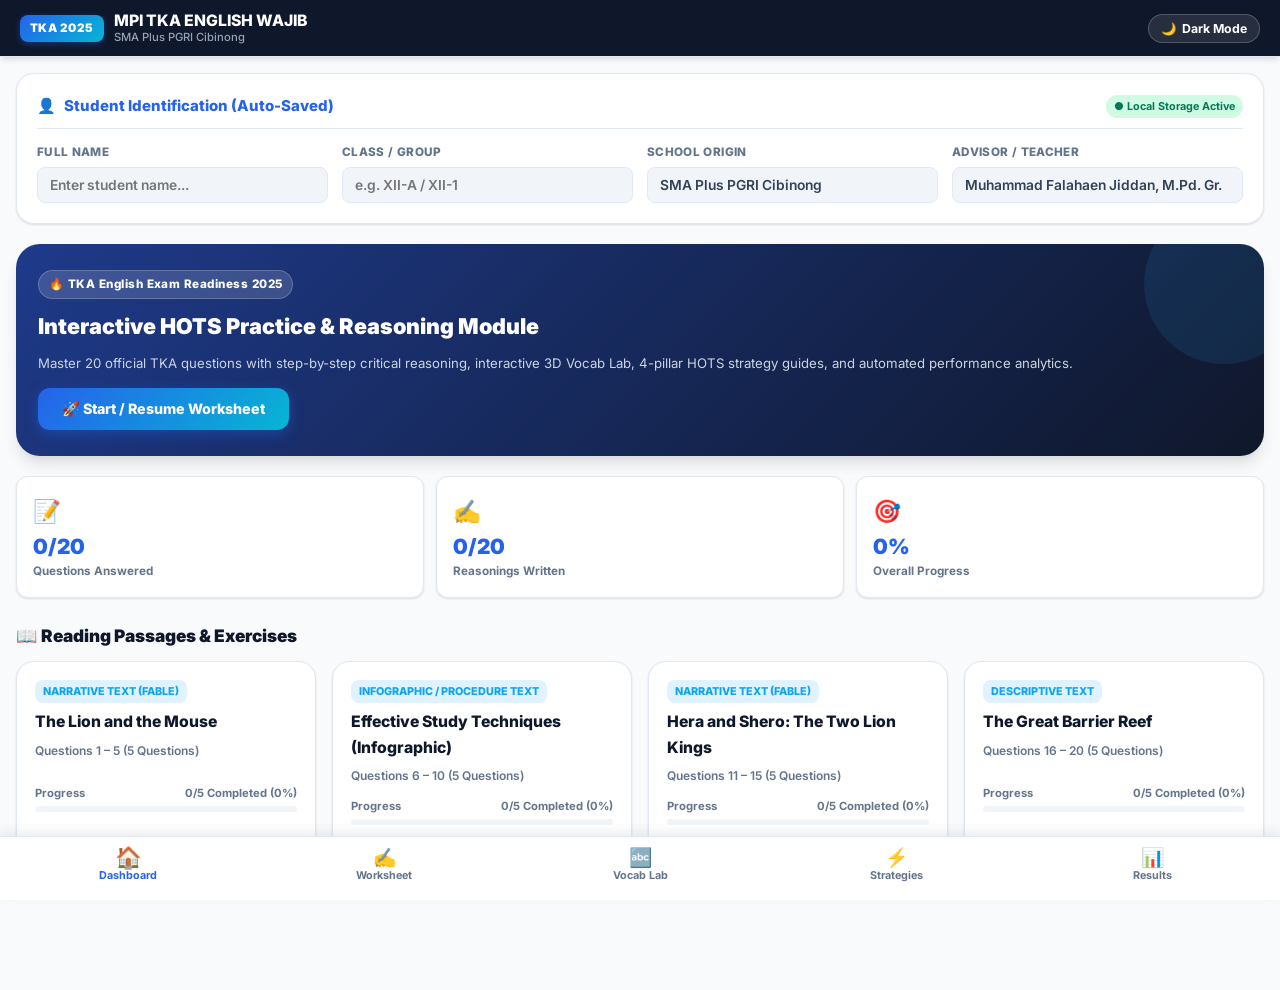
==== index.html @ 80ebc9cf "Add files via upload" ====
<!DOCTYPE html>
<html lang="en" data-theme="light">
<head>
  <meta charset="UTF-8">
  <meta name="viewport" content="width=device-width, initial-scale=1.0, maximum-scale=1.0, user-scalable=no, viewport-fit=cover">
  <title>MPI TKA BAHASA INGGRIS SMA 2025 (WAJIB) — Mobile & Desktop Interactive Learning</title>
  <meta name="description" content="Modul Latihan 20 Soal TKA, Penalaran Siswa, Vocab Lab & Strategi Cepat TKA Bahasa Inggris SMA 2025 — SMA Plus PGRI Cibinong">

  <!-- Google Fonts: Inter & Merriweather -->
  <link rel="preconnect" href="https://fonts.googleapis.com">
  <link rel="preconnect" href="https://fonts.gstatic.com" crossorigin>
  <link href="https://fonts.googleapis.com/css2?family=Inter:wght@400;500;600;700;800;900&family=Merriweather:ital,wght@0,300;0,400;0,700;1,300;1,400&display=swap" rel="stylesheet">

  <!-- Main Stylesheet -->
  <link rel="stylesheet" href="style.css">
</head>
<body>

<div class="app-container">
  <!-- ========================================================================
       TOP NAVIGATION BAR
       ======================================================================== -->
  <header class="navbar">
    <div class="nav-brand" onclick="setView('dashboard')">
      <span class="brand-badge">TKA 2025</span>
      <div class="brand-title">
        <span>MPI TKA ENGLISH WAJIB</span>
        <span class="sub">SMA Plus PGRI Cibinong</span>
      </div>
    </div>
    <div class="nav-actions">
      <button class="btn-theme-toggle" id="btn-theme-toggle" onclick="toggleTheme()">
        <span id="theme-icon">🌙</span>
        <span id="theme-label">Dark Mode</span>
      </button>
    </div>
  </header>

  <!-- ========================================================================
       MAIN VIEWS CONTAINER
       ======================================================================== -->
  <main class="main-view-container">

    <!-- ======================================================================
         MODUL 1: DASHBOARD & IDENTITAS SISWA
         ====================================================================== -->
    <section id="view-dashboard" class="view-section active">
      <!-- Student Profile Card -->
      <div class="student-id-card">
        <div class="id-card-header">
          <div class="id-card-title">
            <span>👤</span>
            <span>Student Identification (Auto-Saved)</span>
          </div>
          <span class="auto-save-pill">● Local Storage Active</span>
        </div>
        <div class="student-inputs-grid">
          <div class="student-input-group">
            <label class="student-input-label" for="input-student-name">Full Name</label>
            <input type="text" id="input-student-name" class="student-input-field" placeholder="Enter student name...">
          </div>
          <div class="student-input-group">
            <label class="student-input-label" for="input-student-class">Class / Group</label>
            <input type="text" id="input-student-class" class="student-input-field" placeholder="e.g. XII-A / XII-1">
          </div>
          <div class="student-input-group">
            <label class="student-input-label" for="input-student-school">School Origin</label>
            <input type="text" id="input-student-school" class="student-input-field" value="SMA Plus PGRI Cibinong" readonly>
          </div>
          <div class="student-input-group">
            <label class="student-input-label" for="input-student-teacher">Advisor / Teacher</label>
            <input type="text" id="input-student-teacher" class="student-input-field" value="Muhammad Falahaen Jiddan, M.Pd. Gr." readonly>
          </div>
        </div>
      </div>

      <!-- Hero Banner -->
      <div class="dash-hero-card">
        <div class="hero-tag">🔥 TKA English Exam Readiness 2025</div>
        <h1 class="hero-main-title">Interactive HOTS Practice & Reasoning Module</h1>
        <p class="hero-main-desc">
          Master 20 official TKA questions with step-by-step critical reasoning, interactive 3D Vocab Lab, 4-pillar HOTS strategy guides, and automated performance analytics.
        </p>
        <button class="hero-btn-start" onclick="setView('worksheet')">
          <span>🚀 Start / Resume Worksheet</span>
        </button>
      </div>

      <!-- Summary Statistics Indicators -->
      <div class="dash-stats-grid">
        <div class="dash-stat-box">
          <div class="stat-icon">📝</div>
          <div class="stat-val" id="dash-stat-answered">0/20</div>
          <div class="stat-label">Questions Answered</div>
        </div>
        <div class="dash-stat-box">
          <div class="stat-icon">✍️</div>
          <div class="stat-val" id="dash-stat-reasons">0/20</div>
          <div class="stat-label">Reasonings Written</div>
        </div>
        <div class="dash-stat-box">
          <div class="stat-icon">🎯</div>
          <div class="stat-val" id="dash-stat-progress">0%</div>
          <div class="stat-label">Overall Progress</div>
        </div>
      </div>

      <!-- Reading Passages List -->
      <div class="section-heading">
        <span>📖 Reading Passages & Exercises</span>
      </div>
      <div class="passages-grid" id="dashboard-passages-list">
        <!-- Injected via JavaScript -->
      </div>
    </section>

    <!-- ======================================================================
         MODUL 2: WORKSHEET & STUDENT REASONING (HOTS)
         ====================================================================== -->
    <section id="view-worksheet" class="view-section">
      <!-- Mobile Segmented Switcher (Visible on Mobile) -->
      <div class="segmented-control">
        <button class="segmented-btn" id="btn-seg-read" onclick="setMobileWorksheetTab('read')">
          📖 Read Passage
        </button>
        <button class="segmented-btn active" id="btn-seg-quiz" onclick="setMobileWorksheetTab('quiz')">
          ✍️ Questions & Reasons
        </button>
      </div>

      <!-- Horizontal Scrollable Question Number Pills Bar (1 - 20) -->
      <div class="question-pills-bar" id="question-pills-bar">
        <!-- Injected via JavaScript -->
      </div>

      <!-- Split Workspace Container -->
      <div class="workspace-container" id="worksheet-split-area" data-mobile-tab="quiz">
        <!-- Left Panel: Reading Passage -->
        <div class="reading-panel">
          <div class="reading-toolbar">
            <div class="reading-controls-group">
              <span style="font-size: 0.78rem; font-weight: 800; color: var(--text-muted);">FONT:</span>
              <button class="tool-btn" onclick="setFontSize('sm')">A-</button>
              <button class="tool-btn" onclick="setFontSize('md')">Default</button>
              <button class="tool-btn" onclick="setFontSize('lg')">A+</button>
              <button class="tool-btn" onclick="setFontFamily('serif')">Serif</button>
              <button class="tool-btn" onclick="setFontFamily('sans')">Sans</button>
            </div>
          </div>

          <!-- Audio TTS Toolbar -->
          <div class="tts-player-bar">
            <div class="tts-status">
              <span id="tts-status-text">TTS Audio Reader</span>
            </div>
            <div class="tts-btns">
              <button class="btn-tts" id="btn-tts-play" onclick="speakPassage()">🔊 Play Passage</button>
            </div>
          </div>

          <div class="reading-meta-header">
            <h2 class="reading-title" id="reading-text-title">Reading Passage</h2>
            <p class="reading-citation" id="reading-text-citation">Source & Genre</p>
          </div>

          <!-- Paragraphs Content -->
          <div class="passage-content font-serif size-md" id="reading-passage-body">
            <!-- Injected via JavaScript -->
          </div>
        </div>

        <!-- Right Panel: Questions & Reasoning -->
        <div class="quiz-panel">
          <div class="question-card">
            <div class="q-header">
              <span class="q-number-title" id="q-number-display">Question 1 of 20</span>
              <span class="q-indicator-tag" id="q-indicator-display">Indicator Type</span>
            </div>

            <div class="q-body-text" id="q-body-display">
              <!-- Question Text -->
            </div>

            <!-- Options Container (MC / MCMA / Categorization) -->
            <div id="q-options-container">
              <!-- Injected via JavaScript -->
            </div>

            <!-- Mandatory Reasoning Box (HOTS) -->
            <div class="reasoning-box-wrapper">
              <div class="reasoning-header">
                <span class="reasoning-title">✍️ Why did you choose this answer? (Reasoning & Text Evidence)</span>
                <span class="char-counter" id="q-reason-char-count">0 chars</span>
              </div>
              <p class="reasoning-helper-text">
                Cite specific paragraph numbers (e.g. ¶ P2, ¶ P4) or key sentences that substantiate your choice.
              </p>
              <textarea
                id="q-student-reason"
                class="student-reason-textarea"
                placeholder="Type your critical reasoning and textual evidence here..."
                oninput="onReasonInput(event)"
              ></textarea>
            </div>
          </div>

          <!-- Footer Navigation -->
          <div class="worksheet-footer-nav">
            <button class="btn-q-nav" id="btn-q-prev" onclick="selectQuestionIndex(AppState.currentQuestionIndex - 1)">
              ◀ Previous
            </button>
            <button class="btn-q-nav primary" id="btn-q-next" onclick="selectQuestionIndex(AppState.currentQuestionIndex + 1)">
              <span>Next Question</span> ➔
            </button>
          </div>
        </div>
      </div>

      <!-- Floating Action Button "👀 Peek Passage" (Mobile) -->
      <button class="btn-fab-peek" id="btn-fab-peek" onclick="openPeekPassage()">
        <span>👀 Peek Passage</span>
      </button>
    </section>

    <!-- ======================================================================
         MODUL 3: VOCABULARY / CONCEPT LAB (4 INTERACTIVE MODES)
         ====================================================================== -->
    <section id="view-vocab" class="view-section">
      <div class="section-heading">
        <span>🔤 Vocabulary & Concept Lab</span>
      </div>

      <!-- Filter Pills Bar -->
      <div class="filter-pills-bar">
        <button class="filter-pill-btn active" data-filter="all" onclick="setVocabFilter('all')">All Passages</button>
        <button class="filter-pill-btn" data-filter="1" onclick="setVocabFilter('1')">Text 1 (Fable 1)</button>
        <button class="filter-pill-btn" data-filter="2" onclick="setVocabFilter('2')">Text 2 (Infographic)</button>
        <button class="filter-pill-btn" data-filter="3" onclick="setVocabFilter('3')">Text 3 (Fable 2)</button>
        <button class="filter-pill-btn" data-filter="4" onclick="setVocabFilter('4')">Text 4 (Descriptive)</button>
      </div>

      <!-- 4 Activity Mode Tabs -->
      <div class="vocab-mode-tabs">
        <button class="vocab-mode-btn active" data-act="flipcard" onclick="setVocabActivity('flipcard')">🎴 Flip Cards</button>
        <button class="vocab-mode-btn" data-act="match" onclick="setVocabActivity('match')">🧩 Match Words</button>
        <button class="vocab-mode-btn" data-act="context" onclick="setVocabActivity('context')">💡 Context Quiz</button>
        <button class="vocab-mode-btn" data-act="table" onclick="setVocabActivity('table')">📋 Word Master</button>
      </div>

      <!-- Mode 1: 3D Flip Card Container -->
      <div id="vocab-mode-flipcard">
        <div class="flipcard-container">
          <div class="flipcard-card" id="flipcard-item" onclick="flipCurrentCard()">
            <!-- Injected via JavaScript -->
          </div>
          <div class="flip-controls">
            <button class="tool-btn" onclick="prevFlipCard()">◀ Prev</button>
            <span id="flipcard-counter" style="font-weight: 800; font-size: 0.85rem;">Card 1 of 10</span>
            <button class="tool-btn" onclick="nextFlipCard()">Next ▶</button>
            <button class="tool-btn" onclick="shuffleFlipCards()">🔀 Shuffle</button>
          </div>
        </div>
      </div>

      <!-- Mode 2: Match Words Game Container -->
      <div id="vocab-mode-match" style="display: none;">
        <div class="match-game-container">
          <div class="match-game-header">
            <span id="match-game-score" style="font-weight: 800; color: var(--academic-blue);">Matched: 0 / 6</span>
            <button class="tool-btn" onclick="resetMatchGame()">🔄 New Shuffle</button>
          </div>
          <div class="match-grid-cols">
            <div class="match-col" id="match-col-left">
              <!-- English Words -->
            </div>
            <div class="match-col" id="match-col-right">
              <!-- Indonesian Meanings -->
            </div>
          </div>
        </div>
      </div>

      <!-- Mode 3: Context Quiz Container -->
      <div id="vocab-mode-context" style="display: none;">
        <div id="context-quiz-box">
          <!-- Injected via JavaScript -->
        </div>
      </div>

      <!-- Mode 4: Word Master Table Container -->
      <div id="vocab-mode-table" style="display: none;">
        <input
          type="text"
          id="vocab-table-search"
          class="word-search-input"
          placeholder="🔍 Instant search vocabulary, pronunciation, or meaning..."
          oninput="filterVocabTable()"
        >
        <div class="vocab-table-container">
          <table class="vocab-table">
            <thead>
              <tr>
                <th>Word & Phonetic</th>
                <th>Part of Speech</th>
                <th>Indonesian Meaning</th>
                <th>Context / Example</th>
              </tr>
            </thead>
            <tbody id="vocab-table-body">
              <!-- Injected via JavaScript -->
            </tbody>
          </table>
        </div>
      </div>
    </section>

    <!-- ======================================================================
         MODUL 4: STRATEGY GUIDE (PANDUAN STRATEGI HOTS — 4 PILAR)
         ====================================================================== -->
    <section id="view-strategy" class="view-section">
      <div class="section-heading">
        <span>⚡ 4-Pillar HOTS Strategy Guides</span>
      </div>
      <p style="color: var(--text-secondary); margin-bottom: 16px; font-size: 0.92rem;">
        Panduan sistematis 4 pilar (Formula Emas, Ciri Pertanyaan, Langkah Sistematis, dan Waspada Pengecoh) untuk menuntun penalaran logis pada setiap indikator soal TKA 2025.
      </p>

      <div class="strategy-accordion-container" id="strategy-accordion-list">
        <!-- Injected via JavaScript -->
      </div>
    </section>

    <!-- ======================================================================
         MODUL 5: ANSWER SHEET, EVALUASI OTOMATIS & ANALISIS PERFORMA
         ====================================================================== -->
    <section id="view-results" class="view-section">
      <!-- Performance Score Hero -->
      <div class="results-hero-card">
        <div class="score-display-ring">
          <span class="score-number" id="res-score-number">--</span>
          <span class="score-total-denom">/ 100</span>
        </div>
        <h2 style="font-size: 1.3rem; font-weight: 900; color: #ffffff;">TKA Exam Performance Report</h2>
        <div class="results-stats-row">
          <span class="res-badge correct" id="res-count-correct">✅ 0 Correct</span>
          <span class="res-badge incorrect" id="res-count-incorrect">❌ 0 Incorrect</span>
          <span class="res-badge unanswered" id="res-count-unanswered">⏳ 20 Pending Evaluation</span>
        </div>
      </div>

      <!-- Action Toolbar -->
      <div class="results-actions-bar">
        <button class="btn-action-sheet wa" onclick="shareToWhatsApp()">
          <span>📲 Send to Teacher (WhatsApp)</span>
        </button>
        <button class="btn-action-sheet print" onclick="printResults()">
          <span>🖨️ Print / Save PDF</span>
        </button>
        <button class="btn-action-sheet copy" onclick="copySummaryToClipboard()">
          <span>📋 Copy Summary</span>
        </button>
        <button class="btn-action-sheet reset" onclick="openResetModal()">
          <span>🔄 Reset Worksheet</span>
        </button>
      </div>

      <!-- Self-Assessment Guidance Card -->
      <div class="self-eval-instruction-card">
        <div class="instruction-header">
          <span class="instruction-icon">📋</span>
          <span class="instruction-title">Self-Assessment Instructions</span>
        </div>
        <p class="instruction-body">
          Please review your submitted answers and written reasonings below. Verify each question based on classroom discussion or teacher guidance, then independently mark each question as either <strong>Correct (Benar)</strong> or <strong>Incorrect (Salah)</strong> to calculate your final score.
        </p>
      </div>

      <!-- Comprehensive Question Review (1–20) -->
      <div class="section-heading">
        <span>📑 Student Answers & Self-Assessment</span>
      </div>
      <div class="review-cards-list" id="results-review-list">
        <!-- Injected via JavaScript -->
      </div>
    </section>

  </main>

  <!-- ========================================================================
       BOTTOM NAVIGATION BAR (FIXED ON SCREEN BOTTOM)
       ======================================================================== -->
  <nav class="bottom-nav">
    <button class="bottom-nav-item active" data-view="dashboard" onclick="setView('dashboard')">
      <span class="nav-icon">🏠</span>
      <span>Dashboard</span>
    </button>
    <button class="bottom-nav-item" data-view="worksheet" onclick="setView('worksheet')">
      <span class="nav-icon">✍️</span>
      <span>Worksheet</span>
    </button>
    <button class="bottom-nav-item" data-view="vocab" onclick="setView('vocab')">
      <span class="nav-icon">🔤</span>
      <span>Vocab Lab</span>
    </button>
    <button class="bottom-nav-item" data-view="strategy" onclick="setView('strategy')">
      <span class="nav-icon">⚡</span>
      <span>Strategies</span>
    </button>
    <button class="bottom-nav-item" data-view="results" onclick="setView('results')">
      <span class="nav-icon">📊</span>
      <span>Results</span>
    </button>
  </nav>

  <!-- ========================================================================
       PEEK PASSAGE BOTTOM SHEET MODAL (MOBILE)
       ======================================================================== -->
  <div class="bottom-sheet-overlay" id="peek-sheet-overlay" onclick="closePeekPassage()">
    <div class="bottom-sheet-drawer" onclick="event.stopPropagation()">
      <div class="bottom-sheet-header">
        <h3 class="bottom-sheet-title" id="peek-sheet-title">📖 Reading Passage</h3>
        <button class="btn-close-sheet" onclick="closePeekPassage()">✕</button>
      </div>
      <div class="bottom-sheet-body" id="peek-sheet-body">
        <!-- Injected via JavaScript -->
      </div>
    </div>
  </div>

  <!-- ========================================================================
       RESET CONFIRMATION MODAL
       ======================================================================== -->
  <div class="modal-overlay" id="reset-confirm-modal" onclick="closeResetModal()">
    <div class="modal-content" onclick="event.stopPropagation()">
      <h3 style="font-size: 1.2rem; font-weight: 900; color: var(--accent-rose);">⚠️ Reset Worksheet Answers?</h3>
      <p style="color: var(--text-secondary); font-size: 0.95rem; line-height: 1.5;">
        This will clear all your answers and written reasonings for questions 1 to 20. Your student profile will remain saved. Are you sure you want to proceed?
      </p>
      <div style="display: flex; gap: 10px; justify-content: flex-end; margin-top: 10px;">
        <button class="tool-btn" onclick="closeResetModal()">Cancel</button>
        <button class="btn-q-nav primary" style="background: var(--accent-rose); border-color: var(--accent-rose);" onclick="confirmResetWorksheet()">
          Yes, Reset All
        </button>
      </div>
    </div>
  </div>

  <!-- Toast Notification Container -->
  <div class="toast-container" id="toast-container"></div>

</div>

<!-- Data & Application Scripts (100% Standalone, Dependency-Free) -->
<script src="data.js"></script>
<script src="app.js"></script>
</body>
</html>
---- style.css ----
/* ==========================================================================
   MPI TKA BAHASA INGGRIS SMA 2025 (WAJIB)
   MOBILE-FIRST TOUCH UI & DESKTOP RESPONSIVE STYLESHEET
   Developer: Muhammad Falahaen Jiddan, M.Pd. Gr. — SMA Plus PGRI Cibinong
   ========================================================================== */

:root {
  /* Common Color Accents */
  --academic-blue: #2563eb;
  --academic-blue-light: #3b82f6;
  --academic-blue-dark: #1d4ed8;
  --academic-indigo: #4f46e5;
  --accent-cyan: #0ea5e9;
  --accent-cyan-light: #e0f2fe;
  --accent-emerald: #10b981;
  --accent-emerald-light: #d1fae5;
  --accent-emerald-dark: #047857;
  --accent-amber: #f59e0b;
  --accent-amber-light: #fef3c7;
  --accent-amber-dark: #b45309;
  --accent-rose: #f43f5e;
  --accent-rose-light: #ffe4e6;
  --accent-purple: #8b5cf6;
  --accent-purple-light: #ede9fe;

  /* LIGHT THEME VARIABLES */
  --bg-main: #f8fafc;
  --bg-card: #ffffff;
  --bg-card-alt: #f1f5f9;
  --bg-card-hover: #f8fafc;
  --bg-nav: #0f172a;
  --border-color: #e2e8f0;
  --border-focus: #3b82f6;

  --text-main: #0f172a;
  --text-secondary: #334155;
  --text-muted: #64748b;
  --text-light: #ffffff;

  --reading-bg: #ffffff;
  --reading-text: #1e293b;
  --reading-border: #e2e8f0;
  --reading-p-num-bg: #e0f2fe;
  --reading-p-num-text: #0369a1;

  --shadow-xs: 0 1px 2px rgba(0, 0, 0, 0.05);
  --shadow-sm: 0 1px 3px rgba(0, 0, 0, 0.08), 0 1px 2px rgba(0, 0, 0, 0.04);
  --shadow-md: 0 4px 6px -1px rgba(0, 0, 0, 0.1), 0 2px 4px -2px rgba(0, 0, 0, 0.05);
  --shadow-lg: 0 10px 15px -3px rgba(0, 0, 0, 0.12), 0 4px 6px -4px rgba(0, 0, 0, 0.06);
  --shadow-xl: 0 20px 25px -5px rgba(0, 0, 0, 0.15), 0 8px 10px -6px rgba(0, 0, 0, 0.08);

  --radius-sm: 8px;
  --radius-md: 12px;
  --radius-lg: 18px;
  --radius-xl: 24px;
  --radius-full: 9999px;

  --font-sans: 'Inter', -apple-system, BlinkMacSystemFont, 'Segoe UI', Roboto, Helvetica, Arial, sans-serif;
  --font-serif: 'Merriweather', Georgia, 'Times New Roman', serif;
}

/* ==========================================================================
   DARK THEME VARIABLES
   ========================================================================== */
[data-theme="dark"] {
  --bg-main: #0b0f19;
  --bg-card: #131b2e;
  --bg-card-alt: #1e293b;
  --bg-card-hover: #1c263c;
  --bg-nav: #070a12;
  --border-color: #27354f;
  --border-focus: #60a5fa;

  --text-main: #f1f5f9;
  --text-secondary: #cbd5e1;
  --text-muted: #94a3b8;
  --text-light: #ffffff;

  --reading-bg: #111827;
  --reading-text: #f3f4f6;
  --reading-border: #1f2937;
  --reading-p-num-bg: #1e3a8a;
  --reading-p-num-text: #93c5fd;

  --accent-cyan-light: #082f49;
  --accent-emerald-light: #064e3b;
  --accent-amber-light: #451a03;
  --accent-rose-light: #4c0519;
  --accent-purple-light: #3b0764;

  --shadow-xs: 0 1px 2px rgba(0, 0, 0, 0.3);
  --shadow-sm: 0 1px 3px rgba(0, 0, 0, 0.4);
  --shadow-md: 0 4px 8px rgba(0, 0, 0, 0.5);
  --shadow-lg: 0 10px 20px rgba(0, 0, 0, 0.6);
  --shadow-xl: 0 20px 30px rgba(0, 0, 0, 0.7);
}

/* ==========================================================================
   BASE & RESET STYLES (TOUCH OPTIMIZED)
   ========================================================================== */
* {
  margin: 0;
  padding: 0;
  box-sizing: border-box;
  -webkit-tap-highlight-color: transparent;
  transition: background-color 0.2s ease, border-color 0.2s ease, color 0.2s ease;
}

html, body {
  width: 100%;
  min-height: 100%;
  font-family: var(--font-sans);
  background-color: var(--bg-main);
  color: var(--text-main);
  line-height: 1.6;
  font-size: 15px;
  overflow-x: hidden;
  -webkit-font-smoothing: antialiased;
}

button, input, select, textarea, a {
  touch-action: manipulation !important;
  pointer-events: auto !important;
}

button {
  cursor: pointer;
  border: none;
  font-family: inherit;
}

.app-container {
  min-height: 100vh;
  display: flex;
  flex-direction: column;
  padding-bottom: 84px; /* Safe space for fixed bottom navigation */
}

/* ==========================================================================
   TOP NAVIGATION BAR
   ========================================================================== */
.navbar {
  background-color: var(--bg-nav);
  color: var(--text-light);
  padding: 12px 20px;
  display: flex;
  align-items: center;
  justify-content: space-between;
  box-shadow: var(--shadow-md);
  position: sticky;
  top: 0;
  z-index: 150;
  border-bottom: 1px solid var(--border-color);
}

.nav-brand {
  display: flex;
  align-items: center;
  gap: 10px;
  cursor: pointer;
  user-select: none;
}

.brand-badge {
  background: linear-gradient(135deg, #2563eb, #06b6d4);
  color: white;
  font-weight: 900;
  font-size: 0.78rem;
  padding: 4px 10px;
  border-radius: var(--radius-sm);
  letter-spacing: 0.04em;
  box-shadow: 0 2px 6px rgba(37, 99, 235, 0.4);
}

.brand-title {
  font-size: 1.05rem;
  font-weight: 800;
  color: #ffffff;
  display: flex;
  flex-direction: column;
  line-height: 1.2;
}

.brand-title span.sub {
  font-size: 0.75rem;
  font-weight: 500;
  color: #94a3b8;
}

.nav-actions {
  display: flex;
  align-items: center;
  gap: 8px;
}

.btn-theme-toggle {
  background: rgba(255, 255, 255, 0.1);
  color: #ffffff;
  border: 1px solid rgba(255, 255, 255, 0.2);
  padding: 6px 12px;
  border-radius: var(--radius-full);
  font-size: 0.82rem;
  font-weight: 700;
  display: flex;
  align-items: center;
  gap: 6px;
  transition: all 0.2s ease;
}

.btn-theme-toggle:hover {
  background: rgba(255, 255, 255, 0.2);
}

/* ==========================================================================
   BOTTOM NAVIGATION BAR (MOBILE-FIRST)
   ========================================================================== */
.bottom-nav {
  position: fixed;
  bottom: 0;
  left: 0;
  right: 0;
  height: 64px;
  background-color: var(--bg-card);
  border-top: 1px solid var(--border-color);
  box-shadow: 0 -4px 12px rgba(0, 0, 0, 0.08);
  display: flex;
  align-items: center;
  justify-content: space-around;
  z-index: 200;
  padding-bottom: max(6px, env(safe-area-inset-bottom));
}

.bottom-nav-item {
  flex: 1;
  display: flex;
  flex-direction: column;
  align-items: center;
  justify-content: center;
  background: transparent;
  color: var(--text-muted);
  padding: 6px 0;
  gap: 2px;
  font-size: 0.72rem;
  font-weight: 700;
  text-decoration: none;
  transition: all 0.2s ease;
  user-select: none;
}

.bottom-nav-item .nav-icon {
  font-size: 1.25rem;
  line-height: 1;
  transition: transform 0.2s ease;
}

.bottom-nav-item.active {
  color: var(--academic-blue);
}

.bottom-nav-item.active .nav-icon {
  transform: scale(1.15);
}

/* ==========================================================================
   MAIN VIEW CONTAINER
   ========================================================================== */
.main-view-container {
  max-width: 1280px;
  width: 100%;
  margin: 0 auto;
  padding: 16px;
  flex: 1;
}

.view-section {
  display: none;
  animation: fadeInView 0.25s cubic-bezier(0.16, 1, 0.3, 1);
}

.view-section.active {
  display: block;
}

@keyframes fadeInView {
  from { opacity: 0; transform: translateY(8px); }
  to { opacity: 1; transform: translateY(0); }
}

/* ==========================================================================
   MODUL 1: DASHBOARD & IDENTITAS SISWA
   ========================================================================== */
.student-id-card {
  background: var(--bg-card);
  border: 1px solid var(--border-color);
  border-radius: var(--radius-lg);
  padding: 20px;
  margin-bottom: 20px;
  box-shadow: var(--shadow-sm);
  display: flex;
  flex-direction: column;
  gap: 14px;
}

.id-card-header {
  display: flex;
  align-items: center;
  justify-content: space-between;
  border-bottom: 1px solid var(--border-color);
  padding-bottom: 10px;
}

.id-card-title {
  display: flex;
  align-items: center;
  gap: 8px;
  font-size: 1rem;
  font-weight: 800;
  color: var(--academic-blue);
}

.auto-save-pill {
  font-size: 0.72rem;
  font-weight: 700;
  background: var(--accent-emerald-light);
  color: var(--accent-emerald-dark);
  padding: 3px 8px;
  border-radius: var(--radius-full);
}

.student-inputs-grid {
  display: grid;
  grid-template-columns: repeat(auto-fit, minmax(220px, 1fr));
  gap: 14px;
}

.student-input-group {
  display: flex;
  flex-direction: column;
  gap: 5px;
}

.student-input-label {
  font-size: 0.78rem;
  font-weight: 800;
  color: var(--text-muted);
  text-transform: uppercase;
  letter-spacing: 0.03em;
}

.student-input-field {
  padding: 9px 12px;
  border-radius: var(--radius-sm);
  border: 1.5px solid var(--border-color);
  background: var(--bg-card-alt);
  color: var(--text-main);
  font-family: inherit;
  font-size: 0.92rem;
  font-weight: 600;
}

.student-input-field:focus {
  outline: none;
  border-color: var(--academic-blue);
  background: var(--bg-card);
  box-shadow: 0 0 0 3px rgba(37, 99, 235, 0.12);
}

.student-input-field[readonly] {
  background: var(--bg-card-alt);
  color: var(--text-secondary);
  cursor: default;
}

/* Dashboard Hero Banner */
.dash-hero-card {
  background: linear-gradient(135deg, #1e3a8a, #0f172a);
  color: white;
  border-radius: var(--radius-xl);
  padding: 26px 22px;
  margin-bottom: 20px;
  box-shadow: var(--shadow-lg);
  display: flex;
  flex-direction: column;
  gap: 14px;
  position: relative;
  overflow: hidden;
}

.dash-hero-card::after {
  content: '';
  position: absolute;
  top: -40px;
  right: -40px;
  width: 160px;
  height: 160px;
  border-radius: 50%;
  background: rgba(56, 189, 248, 0.1);
  pointer-events: none;
}

.hero-tag {
  display: inline-flex;
  align-items: center;
  gap: 6px;
  background: rgba(255, 255, 255, 0.15);
  border: 1px solid rgba(255, 255, 255, 0.2);
  padding: 4px 10px;
  border-radius: var(--radius-full);
  font-size: 0.78rem;
  font-weight: 800;
  letter-spacing: 0.04em;
  width: fit-content;
}

.hero-main-title {
  font-size: 1.45rem;
  font-weight: 900;
  line-height: 1.25;
  color: #ffffff;
}

.hero-main-desc {
  font-size: 0.88rem;
  color: #cbd5e1;
  line-height: 1.5;
}

.hero-btn-start {
  background: linear-gradient(135deg, #2563eb, #06b6d4);
  color: #ffffff;
  padding: 12px 24px;
  border-radius: var(--radius-md);
  font-weight: 800;
  font-size: 0.95rem;
  display: inline-flex;
  align-items: center;
  gap: 8px;
  width: fit-content;
  box-shadow: 0 4px 14px rgba(37, 99, 235, 0.4);
  transition: transform 0.2s ease, box-shadow 0.2s ease;
}

.hero-btn-start:active {
  transform: scale(0.97);
}

/* Statistics Summary Indicators */
.dash-stats-grid {
  display: grid;
  grid-template-columns: repeat(auto-fit, minmax(140px, 1fr));
  gap: 12px;
  margin-bottom: 24px;
}

.dash-stat-box {
  background: var(--bg-card);
  border: 1px solid var(--border-color);
  border-radius: var(--radius-md);
  padding: 16px;
  box-shadow: var(--shadow-sm);
  display: flex;
  flex-direction: column;
  gap: 4px;
}

.stat-icon {
  font-size: 1.5rem;
  margin-bottom: 2px;
}

.stat-val {
  font-size: 1.4rem;
  font-weight: 900;
  color: var(--academic-blue);
  line-height: 1.1;
}

.stat-label {
  font-size: 0.78rem;
  font-weight: 700;
  color: var(--text-muted);
}

/* Passage Cards Grid */
.section-heading {
  font-size: 1.15rem;
  font-weight: 900;
  color: var(--text-main);
  margin-bottom: 12px;
  display: flex;
  align-items: center;
  justify-content: space-between;
}

.passages-grid {
  display: grid;
  grid-template-columns: repeat(auto-fit, minmax(280px, 1fr));
  gap: 16px;
}

.passage-card {
  background: var(--bg-card);
  border: 1px solid var(--border-color);
  border-radius: var(--radius-lg);
  padding: 18px;
  box-shadow: var(--shadow-sm);
  display: flex;
  flex-direction: column;
  justify-content: space-between;
  gap: 12px;
  position: relative;
  overflow: hidden;
}

.passage-card:hover {
  border-color: var(--academic-blue-light);
  box-shadow: var(--shadow-md);
}

.passage-card-top {
  display: flex;
  flex-direction: column;
  gap: 6px;
}

.passage-genre-badge {
  display: inline-block;
  font-size: 0.72rem;
  font-weight: 800;
  text-transform: uppercase;
  background: var(--accent-cyan-light);
  color: var(--accent-cyan);
  padding: 3px 8px;
  border-radius: var(--radius-sm);
  width: fit-content;
}

.passage-card-title {
  font-size: 1.05rem;
  font-weight: 800;
  color: var(--text-main);
}

.passage-card-range {
  font-size: 0.8rem;
  font-weight: 600;
  color: var(--text-muted);
}

.passage-progress-wrapper {
  display: flex;
  flex-direction: column;
  gap: 4px;
}

.passage-progress-bar-bg {
  height: 6px;
  background: var(--bg-card-alt);
  border-radius: var(--radius-full);
  overflow: hidden;
}

.passage-progress-fill {
  height: 100%;
  background: linear-gradient(90deg, #10b981, #059669);
  width: 0%;
  border-radius: var(--radius-full);
  transition: width 0.3s ease;
}

.passage-progress-text {
  font-size: 0.75rem;
  font-weight: 700;
  color: var(--text-muted);
  display: flex;
  justify-content: space-between;
}

.btn-open-worksheet {
  background: var(--academic-blue);
  color: white;
  padding: 9px 16px;
  border-radius: var(--radius-sm);
  font-weight: 700;
  font-size: 0.88rem;
  display: flex;
  align-items: center;
  justify-content: center;
  gap: 6px;
  transition: background 0.2s ease;
}

.btn-open-worksheet:hover {
  background: var(--academic-blue-dark);
}

/* ==========================================================================
   MODUL 2: WORKSHEET & STUDENT REASONING (HOTS)
   ========================================================================== */
/* Segmented Control Switcher */
.segmented-control {
  display: flex;
  background: var(--bg-card-alt);
  border: 1px solid var(--border-color);
  border-radius: var(--radius-md);
  padding: 4px;
  gap: 4px;
  margin-bottom: 16px;
}

.segmented-btn {
  flex: 1;
  padding: 9px 12px;
  border-radius: var(--radius-sm);
  border: none;
  font-size: 0.88rem;
  font-weight: 800;
  background: transparent;
  color: var(--text-muted);
  text-align: center;
  transition: all 0.2s ease;
  display: flex;
  align-items: center;
  justify-content: center;
  gap: 6px;
}

.segmented-btn.active {
  background: var(--bg-card);
  color: var(--academic-blue);
  box-shadow: var(--shadow-sm);
}

/* Horizontal Question Number Pills Bar */
.question-pills-bar {
  display: flex;
  align-items: center;
  gap: 6px;
  overflow-x: auto;
  padding: 6px 2px 14px 2px;
  margin-bottom: 14px;
  scrollbar-width: thin;
}

.question-pills-bar::-webkit-scrollbar {
  height: 4px;
}

.question-pills-bar::-webkit-scrollbar-thumb {
  background: var(--border-color);
  border-radius: 4px;
}

.q-pill {
  flex-shrink: 0;
  width: 38px;
  height: 38px;
  border-radius: var(--radius-sm);
  border: 1.5px solid var(--border-color);
  background: var(--bg-card);
  color: var(--text-secondary);
  font-size: 0.88rem;
  font-weight: 800;
  display: flex;
  align-items: center;
  justify-content: center;
  cursor: pointer;
  position: relative;
  transition: all 0.15s ease;
}

.q-pill:hover {
  border-color: var(--academic-blue-light);
}

.q-pill.active {
  background: var(--academic-blue);
  color: #ffffff;
  border-color: var(--academic-blue);
  box-shadow: 0 2px 6px rgba(37, 99, 235, 0.35);
  transform: translateY(-2px);
}

.q-pill.answered {
  border-color: var(--accent-emerald);
  background: var(--accent-emerald-light);
  color: var(--accent-emerald-dark);
}

.q-pill.answered.active {
  background: var(--accent-emerald);
  color: #ffffff;
  border-color: var(--accent-emerald);
}

/* Workspace Split Container */
.workspace-container {
  display: grid;
  grid-template-columns: 1fr 1.15fr;
  gap: 20px;
  align-items: start;
}

/* Reading Passage Panel */
.reading-panel {
  background: var(--reading-bg);
  border: 1px solid var(--reading-border);
  border-radius: var(--radius-lg);
  padding: 22px;
  box-shadow: var(--shadow-sm);
  display: flex;
  flex-direction: column;
  gap: 16px;
  max-height: calc(100vh - 160px);
  overflow-y: auto;
  position: sticky;
  top: 76px;
}

.reading-toolbar {
  display: flex;
  align-items: center;
  justify-content: space-between;
  flex-wrap: wrap;
  gap: 8px;
  border-bottom: 1px solid var(--reading-border);
  padding-bottom: 12px;
}

.reading-controls-group {
  display: flex;
  align-items: center;
  gap: 6px;
}

.tool-btn {
  background: var(--bg-card-alt);
  color: var(--text-secondary);
  border: 1px solid var(--border-color);
  padding: 5px 10px;
  border-radius: var(--radius-sm);
  font-size: 0.78rem;
  font-weight: 700;
  display: inline-flex;
  align-items: center;
  gap: 4px;
}

.tool-btn:hover {
  background: var(--border-color);
}

.reading-meta-header {
  display: flex;
  flex-direction: column;
  gap: 4px;
}

.reading-title {
  font-size: 1.25rem;
  font-weight: 900;
  color: var(--text-main);
  line-height: 1.3;
}

.reading-citation {
  font-size: 0.75rem;
  color: var(--text-muted);
  font-style: italic;
}

.passage-content {
  color: var(--reading-text);
  line-height: 1.75;
  font-size: 1rem;
  display: flex;
  flex-direction: column;
  gap: 14px;
}

.passage-content.font-serif {
  font-family: var(--font-serif);
}

.passage-content.font-sans {
  font-family: var(--font-sans);
}

.passage-content.size-sm { font-size: 0.9rem; line-height: 1.65; }
.passage-content.size-md { font-size: 1rem; line-height: 1.75; }
.passage-content.size-lg { font-size: 1.15rem; line-height: 1.85; }

.passage-paragraph {
  display: flex;
  gap: 10px;
  align-items: flex-start;
}

.p-number-badge {
  flex-shrink: 0;
  font-size: 0.72rem;
  font-weight: 800;
  background: var(--reading-p-num-bg);
  color: var(--reading-p-num-text);
  padding: 2px 6px;
  border-radius: 4px;
  margin-top: 4px;
  user-select: none;
}

.p-text {
  flex: 1;
}

/* Audio TTS Floating Bar inside Reading Panel */
.tts-player-bar {
  background: var(--bg-card-alt);
  border: 1px solid var(--border-color);
  border-radius: var(--radius-md);
  padding: 10px 14px;
  display: flex;
  align-items: center;
  justify-content: space-between;
  gap: 10px;
}

.tts-status {
  font-size: 0.8rem;
  font-weight: 700;
  color: var(--text-muted);
  display: flex;
  align-items: center;
  gap: 6px;
}

.tts-btns {
  display: flex;
  align-items: center;
  gap: 6px;
}

.btn-tts {
  background: var(--academic-blue);
  color: white;
  padding: 6px 12px;
  border-radius: var(--radius-sm);
  font-size: 0.8rem;
  font-weight: 700;
}

/* Questions & Reasoning Panel */
.quiz-panel {
  display: flex;
  flex-direction: column;
  gap: 16px;
}

.question-card {
  background: var(--bg-card);
  border: 1px solid var(--border-color);
  border-radius: var(--radius-lg);
  padding: 22px;
  box-shadow: var(--shadow-sm);
  display: flex;
  flex-direction: column;
  gap: 16px;
}

.q-header {
  display: flex;
  align-items: center;
  justify-content: space-between;
  flex-wrap: wrap;
  gap: 8px;
  border-bottom: 1px solid var(--border-color);
  padding-bottom: 10px;
}

.q-number-title {
  font-size: 1.05rem;
  font-weight: 900;
  color: var(--academic-blue);
}

.q-indicator-tag {
  font-size: 0.75rem;
  font-weight: 700;
  background: var(--accent-purple-light);
  color: var(--accent-purple);
  padding: 3px 8px;
  border-radius: var(--radius-sm);
}

.q-body-text {
  font-size: 1.02rem;
  font-weight: 700;
  color: var(--text-main);
  line-height: 1.55;
  white-space: pre-line;
}

/* Multiple Choice & Multi-Select Options */
.options-list {
  display: flex;
  flex-direction: column;
  gap: 10px;
}

.option-item {
  display: flex;
  align-items: flex-start;
  gap: 12px;
  background: var(--bg-card-alt);
  border: 1.5px solid var(--border-color);
  border-radius: var(--radius-md);
  padding: 12px 14px;
  cursor: pointer;
  transition: all 0.15s ease;
  user-select: none;
}

.option-item:hover {
  border-color: var(--academic-blue-light);
  background: var(--bg-card);
}

.option-item.selected {
  border-color: var(--academic-blue);
  background: rgba(37, 99, 235, 0.08);
  box-shadow: 0 0 0 2px rgba(37, 99, 235, 0.15);
}

.opt-indicator {
  flex-shrink: 0;
  width: 26px;
  height: 26px;
  border-radius: var(--radius-sm);
  border: 1.5px solid var(--border-color);
  background: var(--bg-card);
  color: var(--text-secondary);
  font-weight: 800;
  font-size: 0.85rem;
  display: flex;
  align-items: center;
  justify-content: center;
  margin-top: 1px;
}

.option-item.selected .opt-indicator {
  background: var(--academic-blue);
  color: #ffffff;
  border-color: var(--academic-blue);
}

.opt-text {
  flex: 1;
  font-size: 0.95rem;
  font-weight: 600;
  color: var(--text-main);
  line-height: 1.5;
  white-space: pre-line;
}

/* Categorization Table Format */
.categorization-container {
  display: flex;
  flex-direction: column;
  gap: 12px;
}

.category-row {
  background: var(--bg-card-alt);
  border: 1.5px solid var(--border-color);
  border-radius: var(--radius-md);
  padding: 14px;
  display: flex;
  flex-direction: column;
  gap: 10px;
}

.cat-statement {
  font-size: 0.95rem;
  font-weight: 700;
  color: var(--text-main);
}

.cat-choices {
  display: flex;
  gap: 8px;
  flex-wrap: wrap;
}

.cat-choice-btn {
  flex: 1;
  min-width: 140px;
  padding: 8px 12px;
  border-radius: var(--radius-sm);
  border: 1.5px solid var(--border-color);
  background: var(--bg-card);
  color: var(--text-secondary);
  font-size: 0.85rem;
  font-weight: 700;
  text-align: center;
  transition: all 0.15s ease;
}

.cat-choice-btn.selected {
  background: var(--academic-blue);
  color: #ffffff;
  border-color: var(--academic-blue);
}

/* Reasoning Box */
.reasoning-box-wrapper {
  background: var(--bg-card-alt);
  border: 1.5px solid var(--border-color);
  border-left: 4px solid var(--academic-blue);
  border-radius: var(--radius-md);
  padding: 16px;
  display: flex;
  flex-direction: column;
  gap: 8px;
}

.reasoning-header {
  display: flex;
  align-items: center;
  justify-content: space-between;
}

.reasoning-title {
  font-size: 0.92rem;
  font-weight: 800;
  color: var(--text-main);
  display: flex;
  align-items: center;
  gap: 6px;
}

.char-counter {
  font-size: 0.75rem;
  color: var(--text-muted);
  font-weight: 600;
}

.reasoning-helper-text {
  font-size: 0.8rem;
  color: var(--text-muted);
  line-height: 1.4;
}

.student-reason-textarea {
  width: 100%;
  min-height: 90px;
  padding: 10px 12px;
  border-radius: var(--radius-sm);
  border: 1.5px solid var(--border-color);
  background: var(--bg-card);
  color: var(--text-main);
  font-family: var(--font-sans);
  font-size: 0.92rem;
  line-height: 1.5;
  resize: vertical;
}

.student-reason-textarea:focus {
  outline: none;
  border-color: var(--academic-blue);
  box-shadow: 0 0 0 3px rgba(37, 99, 235, 0.12);
}

/* Worksheet Footer Navigation */
.worksheet-footer-nav {
  display: flex;
  align-items: center;
  justify-content: space-between;
  gap: 10px;
}

.btn-q-nav {
  background: var(--bg-card);
  color: var(--text-secondary);
  border: 1.5px solid var(--border-color);
  padding: 10px 18px;
  border-radius: var(--radius-sm);
  font-size: 0.88rem;
  font-weight: 800;
  display: inline-flex;
  align-items: center;
  gap: 6px;
  transition: all 0.15s ease;
}

.btn-q-nav:hover {
  background: var(--bg-card-alt);
  border-color: var(--text-muted);
}

.btn-q-nav.primary {
  background: var(--academic-blue);
  color: #ffffff;
  border-color: var(--academic-blue);
}

.btn-q-nav.primary:hover {
  background: var(--academic-blue-dark);
}

/* Floating Action Button "👀 Peek Passage" */
.btn-fab-peek {
  display: none;
  position: fixed;
  bottom: 80px;
  right: 18px;
  background: linear-gradient(135deg, #1e3a8a, #0284c7);
  color: #ffffff;
  padding: 10px 16px;
  border-radius: var(--radius-full);
  box-shadow: 0 4px 16px rgba(2, 132, 199, 0.4);
  font-size: 0.88rem;
  font-weight: 800;
  z-index: 180;
  align-items: center;
  gap: 6px;
  border: 1.5px solid rgba(255, 255, 255, 0.3);
}

/* Bottom Sheet Modal for Peek Passage */
.bottom-sheet-overlay {
  position: fixed;
  top: 0;
  left: 0;
  right: 0;
  bottom: 0;
  background: rgba(11, 15, 25, 0.7);
  backdrop-filter: blur(4px);
  z-index: 300;
  opacity: 0;
  pointer-events: none !important;
  transition: opacity 0.25s ease;
  display: flex;
  align-items: flex-end;
}

.bottom-sheet-overlay.active {
  opacity: 1;
  pointer-events: auto !important;
}

.bottom-sheet-drawer {
  background: var(--bg-card);
  width: 100%;
  max-height: 80vh;
  border-top-left-radius: var(--radius-xl);
  border-top-right-radius: var(--radius-xl);
  border-top: 1px solid var(--border-color);
  padding: 20px 20px 30px 20px;
  display: flex;
  flex-direction: column;
  gap: 14px;
  transform: translateY(100%);
  transition: transform 0.25s cubic-bezier(0.16, 1, 0.3, 1);
  box-shadow: var(--shadow-xl);
}

.bottom-sheet-overlay.active .bottom-sheet-drawer {
  transform: translateY(0);
}

.bottom-sheet-header {
  display: flex;
  align-items: center;
  justify-content: space-between;
  border-bottom: 1px solid var(--border-color);
  padding-bottom: 10px;
}

.bottom-sheet-title {
  font-size: 1.1rem;
  font-weight: 900;
  color: var(--academic-blue);
}

.btn-close-sheet {
  background: var(--bg-card-alt);
  color: var(--text-muted);
  border: none;
  width: 32px;
  height: 32px;
  border-radius: 50%;
  font-size: 1rem;
  display: flex;
  align-items: center;
  justify-content: center;
}

.bottom-sheet-body {
  overflow-y: auto;
  max-height: 60vh;
}

/* ==========================================================================
   MODUL 3: VOCABULARY / CONCEPT LAB (INTERAKTIF)
   ========================================================================= */
.filter-pills-bar {
  display: flex;
  gap: 8px;
  overflow-x: auto;
  padding-bottom: 8px;
  margin-bottom: 16px;
}

.filter-pill-btn {
  flex-shrink: 0;
  background: var(--bg-card);
  border: 1.5px solid var(--border-color);
  color: var(--text-secondary);
  padding: 7px 14px;
  border-radius: var(--radius-full);
  font-size: 0.82rem;
  font-weight: 800;
  transition: all 0.15s ease;
}

.filter-pill-btn.active {
  background: var(--academic-blue);
  color: #ffffff;
  border-color: var(--academic-blue);
}

.vocab-mode-tabs {
  display: flex;
  background: var(--bg-card-alt);
  border: 1px solid var(--border-color);
  border-radius: var(--radius-md);
  padding: 4px;
  gap: 4px;
  margin-bottom: 20px;
  overflow-x: auto;
}

.vocab-mode-btn {
  flex: 1;
  min-width: 110px;
  padding: 8px 12px;
  border-radius: var(--radius-sm);
  border: none;
  font-size: 0.82rem;
  font-weight: 800;
  background: transparent;
  color: var(--text-muted);
  text-align: center;
  transition: all 0.2s ease;
}

.vocab-mode-btn.active {
  background: var(--bg-card);
  color: var(--academic-blue);
  box-shadow: var(--shadow-sm);
}

/* Mode 1: 3D Flip Card */
.flipcard-container {
  display: flex;
  flex-direction: column;
  align-items: center;
  gap: 16px;
  perspective: 1000px;
  max-width: 520px;
  margin: 0 auto;
}

.flipcard-card {
  width: 100%;
  min-height: 280px;
  position: relative;
  transform-style: preserve-3d;
  transition: transform 0.5s cubic-bezier(0.4, 0.2, 0.2, 1);
  cursor: pointer;
}

.flipcard-card.flipped {
  transform: rotateY(180deg);
}

.flipcard-front, .flipcard-back {
  position: absolute;
  top: 0;
  left: 0;
  width: 100%;
  height: 100%;
  backface-visibility: hidden;
  border-radius: var(--radius-xl);
  border: 1.5px solid var(--border-color);
  box-shadow: var(--shadow-md);
  padding: 24px;
  display: flex;
  flex-direction: column;
  justify-content: space-between;
}

.flipcard-front {
  background: var(--bg-card);
  color: var(--text-main);
}

.flipcard-back {
  background: linear-gradient(135deg, #1e3a8a, #0f172a);
  color: #ffffff;
  transform: rotateY(180deg);
}

.flip-badge-row {
  display: flex;
  align-items: center;
  justify-content: space-between;
}

.flip-pos-badge {
  font-size: 0.72rem;
  font-weight: 800;
  text-transform: uppercase;
  background: var(--accent-cyan-light);
  color: var(--accent-cyan);
  padding: 3px 8px;
  border-radius: var(--radius-sm);
}

.flipcard-back .flip-pos-badge {
  background: rgba(255, 255, 255, 0.15);
  color: #38bdf8;
}

.flip-word-title {
  font-size: 1.8rem;
  font-weight: 900;
  color: var(--academic-blue);
  margin-top: 6px;
}

.flip-phonetic {
  font-size: 1rem;
  color: var(--text-muted);
  font-style: italic;
}

.flip-meaning-id {
  font-size: 1.35rem;
  font-weight: 900;
  color: #38bdf8;
  margin-bottom: 8px;
}

.flip-example {
  font-size: 0.95rem;
  color: #cbd5e1;
  line-height: 1.5;
  font-style: italic;
}

.flip-hint-bottom {
  font-size: 0.78rem;
  font-weight: 700;
  color: var(--text-muted);
  text-align: center;
}

.flipcard-back .flip-hint-bottom {
  color: #94a3b8;
}

.flip-controls {
  display: flex;
  align-items: center;
  gap: 10px;
  justify-content: center;
}

/* Mode 2: Match Words Game */
.match-game-container {
  display: flex;
  flex-direction: column;
  gap: 16px;
}

.match-game-header {
  display: flex;
  align-items: center;
  justify-content: space-between;
  background: var(--bg-card);
  border: 1px solid var(--border-color);
  border-radius: var(--radius-md);
  padding: 12px 18px;
}

.match-grid-cols {
  display: grid;
  grid-template-columns: 1fr 1fr;
  gap: 14px;
}

.match-col {
  display: flex;
  flex-direction: column;
  gap: 10px;
}

.match-card-btn {
  background: var(--bg-card);
  border: 1.5px solid var(--border-color);
  border-radius: var(--radius-md);
  padding: 14px 12px;
  font-size: 0.9rem;
  font-weight: 700;
  color: var(--text-main);
  text-align: center;
  box-shadow: var(--shadow-xs);
  transition: all 0.15s ease;
  min-height: 54px;
  display: flex;
  align-items: center;
  justify-content: center;
}

.match-card-btn:hover {
  border-color: var(--academic-blue-light);
}

.match-card-btn.selected {
  background: var(--academic-blue);
  color: #ffffff;
  border-color: var(--academic-blue);
  transform: scale(1.02);
}

.match-card-btn.matched {
  background: var(--accent-emerald-light);
  border-color: var(--accent-emerald);
  color: var(--accent-emerald-dark);
  pointer-events: none;
  opacity: 0.6;
}

/* Mode 3: Context Quiz */
.quiz-context-card {
  background: var(--bg-card);
  border: 1px solid var(--border-color);
  border-radius: var(--radius-lg);
  padding: 22px;
  box-shadow: var(--shadow-sm);
  max-width: 600px;
  margin: 0 auto;
  display: flex;
  flex-direction: column;
  gap: 16px;
}

.quiz-opt-btn {
  background: var(--bg-card-alt);
  border: 1.5px solid var(--border-color);
  border-radius: var(--radius-md);
  padding: 12px 14px;
  font-size: 0.95rem;
  font-weight: 700;
  color: var(--text-main);
  text-align: left;
  transition: all 0.15s ease;
}

.quiz-opt-btn:hover {
  border-color: var(--academic-blue);
}

.quiz-opt-btn.correct {
  background: var(--accent-emerald-light);
  border-color: var(--accent-emerald);
  color: var(--accent-emerald-dark);
}

.quiz-opt-btn.wrong {
  background: var(--accent-rose-light);
  border-color: var(--accent-rose);
  color: var(--accent-rose);
}

/* Mode 4: Word Master Table */
.word-search-input {
  width: 100%;
  padding: 10px 14px;
  border-radius: var(--radius-md);
  border: 1.5px solid var(--border-color);
  background: var(--bg-card);
  color: var(--text-main);
  font-size: 0.92rem;
  font-weight: 600;
  margin-bottom: 14px;
}

.word-search-input:focus {
  outline: none;
  border-color: var(--academic-blue);
}

.vocab-table-container {
  background: var(--bg-card);
  border: 1px solid var(--border-color);
  border-radius: var(--radius-lg);
  overflow-x: auto;
  box-shadow: var(--shadow-sm);
}

.vocab-table {
  width: 100%;
  border-collapse: collapse;
  text-align: left;
  font-size: 0.9rem;
}

.vocab-table th, .vocab-table td {
  padding: 12px 16px;
  border-bottom: 1px solid var(--border-color);
}

.vocab-table th {
  background: var(--bg-card-alt);
  color: var(--text-muted);
  font-weight: 800;
  text-transform: uppercase;
  font-size: 0.75rem;
}

/* ==========================================================================
   MODUL 4: STRATEGY GUIDE (PANDUAN STRATEGI HOTS - 4 PILAR)
   ========================================================================== */
.strategy-accordion-container {
  display: flex;
  flex-direction: column;
  gap: 14px;
}

.strategy-item-card {
  background: var(--bg-card);
  border: 1.5px solid var(--border-color);
  border-radius: var(--radius-lg);
  overflow: hidden;
  box-shadow: var(--shadow-sm);
  transition: border-color 0.2s ease;
}

.strategy-item-card.expanded {
  border-color: var(--academic-blue);
}

.strategy-header-toggle {
  padding: 16px 20px;
  display: flex;
  align-items: center;
  justify-content: space-between;
  cursor: pointer;
  background: var(--bg-card);
  user-select: none;
}

.strategy-title-wrapper {
  display: flex;
  flex-direction: column;
  gap: 4px;
}

.strategy-name {
  font-size: 1.05rem;
  font-weight: 900;
  color: var(--academic-blue);
}

.strategy-cat-badge {
  font-size: 0.72rem;
  font-weight: 800;
  background: var(--accent-cyan-light);
  color: var(--accent-cyan);
  padding: 2px 8px;
  border-radius: var(--radius-sm);
  width: fit-content;
}

.strategy-chevron {
  font-size: 1.2rem;
  color: var(--text-muted);
  transition: transform 0.25s ease;
}

.strategy-item-card.expanded .strategy-chevron {
  transform: rotate(180deg);
}

.strategy-body-content {
  display: none;
  padding: 0 20px 20px 20px;
  border-top: 1px solid var(--border-color);
  background: var(--bg-card);
  flex-direction: column;
  gap: 14px;
}

.strategy-item-card.expanded .strategy-body-content {
  display: flex;
}

/* 4 Pilar HOTS Content Blocks */
.pilar-block {
  border-radius: var(--radius-md);
  padding: 14px 16px;
  display: flex;
  flex-direction: column;
  gap: 6px;
}

.pilar-title {
  font-size: 0.85rem;
  font-weight: 900;
  text-transform: uppercase;
  letter-spacing: 0.03em;
  display: flex;
  align-items: center;
  gap: 6px;
}

/* Pilar 1: Formula Emas */
.pilar-formula {
  background: var(--accent-emerald-light);
  border: 1.5px solid var(--accent-emerald);
  color: var(--accent-emerald-dark);
}

.pilar-formula .formula-text {
  font-size: 0.95rem;
  font-weight: 800;
  line-height: 1.45;
}

/* Pilar 2: Ciri Khas Pertanyaan */
.pilar-pattern {
  background: var(--accent-amber-light);
  border: 1.5px solid var(--accent-amber);
  color: var(--accent-amber-dark);
}

.pilar-pattern .pattern-text {
  font-size: 0.92rem;
  font-weight: 700;
  font-style: italic;
}

/* Pilar 3: Langkah Sistematis */
.pilar-steps {
  background: var(--bg-card-alt);
  border: 1.5px solid var(--border-color);
  color: var(--text-main);
}

.steps-list {
  list-style: decimal inside;
  font-size: 0.92rem;
  line-height: 1.6;
  color: var(--text-secondary);
}

.steps-list li {
  margin-bottom: 4px;
}

/* Pilar 4: Waspada Pengecoh */
.pilar-trap {
  background: var(--accent-rose-light);
  border: 1.5px solid var(--accent-rose);
  color: var(--accent-rose);
}

.pilar-trap .trap-text {
  font-size: 0.9rem;
  font-weight: 600;
  line-height: 1.5;
}

/* ==========================================================================
   MODUL 5: ANSWER SHEET, EVALUASI OTOMATIS & ANALISIS PERFORMA
   ========================================================================== */
.results-hero-card {
  background: linear-gradient(135deg, #1e3a8a, #0f172a);
  color: white;
  border-radius: var(--radius-xl);
  padding: 26px 20px;
  margin-bottom: 20px;
  box-shadow: var(--shadow-xl);
  display: flex;
  flex-direction: column;
  align-items: center;
  text-align: center;
  gap: 12px;
}

.score-display-ring {
  width: 110px;
  height: 110px;
  border-radius: 50%;
  border: 6px solid #38bdf8;
  display: flex;
  flex-direction: column;
  align-items: center;
  justify-content: center;
  background: rgba(56, 189, 248, 0.1);
}

.score-number {
  font-size: 2.2rem;
  font-weight: 900;
  line-height: 1;
  color: #ffffff;
}

.score-total-denom {
  font-size: 0.75rem;
  color: #94a3b8;
  font-weight: 700;
}

.results-stats-row {
  display: flex;
  gap: 16px;
  flex-wrap: wrap;
  justify-content: center;
  margin-top: 6px;
}

.res-badge {
  padding: 6px 14px;
  border-radius: var(--radius-full);
  font-size: 0.82rem;
  font-weight: 800;
  display: inline-flex;
  align-items: center;
  gap: 6px;
}

.res-badge.correct { background: #065f46; color: #a7f3d0; }
.res-badge.incorrect { background: #991b1b; color: #fecaca; }
.res-badge.unanswered { background: #374151; color: #e5e7eb; }
.res-badge.submitted { background: #1e3a8a; color: #93c5fd; }

/* Action Toolbar */
.results-actions-bar {
  display: grid;
  grid-template-columns: repeat(auto-fit, minmax(180px, 1fr));
  gap: 10px;
  margin-bottom: 24px;
}

.btn-action-sheet {
  padding: 12px 16px;
  border-radius: var(--radius-md);
  font-size: 0.88rem;
  font-weight: 800;
  display: flex;
  align-items: center;
  justify-content: center;
  gap: 8px;
  box-shadow: var(--shadow-sm);
  transition: all 0.2s ease;
}

.btn-action-sheet.check-all {
  background: linear-gradient(135deg, #10b981, #059669);
  color: white;
}

.btn-action-sheet.check-all:hover {
  background: linear-gradient(135deg, #059669, #047857);
}

.btn-action-sheet.wa {
  background: #25d366;
  color: white;
}

.btn-action-sheet.wa:hover {
  background: #1eb956;
}

.btn-action-sheet.print {
  background: var(--academic-blue);
  color: white;
}

.btn-action-sheet.copy {
  background: var(--bg-card);
  color: var(--text-main);
  border: 1.5px solid var(--border-color);
}

.btn-action-sheet.reset {
  background: var(--accent-rose-light);
  color: var(--accent-rose);
  border: 1.5px solid var(--accent-rose);
}

/* Question Review Cards (1-20) */
.review-cards-list {
  display: flex;
  flex-direction: column;
  gap: 16px;
}

.review-item-card {
  background: var(--bg-card);
  border: 1.5px solid var(--border-color);
  border-radius: var(--radius-lg);
  padding: 20px;
  box-shadow: var(--shadow-sm);
  display: flex;
  flex-direction: column;
  gap: 12px;
}

.review-header {
  display: flex;
  align-items: center;
  justify-content: space-between;
  border-bottom: 1px solid var(--border-color);
  padding-bottom: 10px;
}

.status-badge {
  font-size: 0.78rem;
  font-weight: 900;
  padding: 4px 10px;
  border-radius: var(--radius-sm);
  display: inline-flex;
  align-items: center;
  gap: 4px;
}

.status-badge.correct { background: var(--accent-emerald-light); color: var(--accent-emerald-dark); }
.status-badge.incorrect { background: var(--accent-rose-light); color: var(--accent-rose); }
.status-badge.unanswered { background: var(--bg-card-alt); color: var(--text-muted); }
.status-badge.submitted { background: var(--accent-cyan-light); color: var(--accent-cyan); }

.review-comparison-box {
  background: var(--bg-card-alt);
  border: 1px solid var(--border-color);
  border-radius: var(--radius-md);
  padding: 12px 14px;
  display: flex;
  flex-direction: column;
  gap: 6px;
  font-size: 0.9rem;
}

.reasoning-display-box {
  background: rgba(37, 99, 235, 0.05);
  border-left: 4px solid var(--academic-blue);
  padding: 10px 14px;
  border-radius: 4px;
  font-size: 0.9rem;
  color: var(--text-main);
}

.explanation-box {
  background: var(--accent-emerald-light);
  border-left: 4px solid var(--accent-emerald);
  padding: 12px 14px;
  border-radius: 4px;
  font-size: 0.9rem;
  color: var(--text-main);
  line-height: 1.55;
  white-space: pre-line;
  animation: fadeInExplanation 0.3s ease;
}

.distractor-box {
  background: var(--accent-rose-light);
  border-left: 4px solid var(--accent-rose);
  padding: 10px 14px;
  border-radius: 4px;
  font-size: 0.88rem;
  color: var(--text-main);
  line-height: 1.5;
  animation: fadeInExplanation 0.3s ease;
}

@keyframes fadeInExplanation {
  from { opacity: 0; transform: translateY(6px); }
  to { opacity: 1; transform: translateY(0); }
}

/* Self-Assessment Instruction Card */
.self-eval-instruction-card {
  background: var(--bg-card);
  border: 1.5px solid var(--academic-blue);
  border-left: 5px solid var(--academic-blue);
  border-radius: var(--radius-lg);
  padding: 16px 18px;
  margin-bottom: 20px;
  box-shadow: var(--shadow-sm);
  display: flex;
  flex-direction: column;
  gap: 8px;
}

.instruction-header {
  display: flex;
  align-items: center;
  gap: 8px;
}

.instruction-icon {
  font-size: 1.2rem;
}

.instruction-title {
  font-size: 1rem;
  font-weight: 800;
  color: var(--academic-blue);
}

.instruction-body {
  font-size: 0.9rem;
  line-height: 1.55;
  color: var(--text-secondary);
}

/* Self-Assessment Action Controls in Review Card */
.self-assess-box {
  background: var(--bg-card-alt);
  border: 1.5px solid var(--border-color);
  border-radius: var(--radius-md);
  padding: 14px 16px;
  display: flex;
  flex-direction: column;
  gap: 10px;
  margin-top: 6px;
}

.self-assess-label {
  display: flex;
  flex-direction: column;
  gap: 2px;
}

.self-assess-label span:first-child {
  font-size: 0.88rem;
  font-weight: 800;
  color: var(--text-main);
}

.self-assess-sub {
  font-size: 0.78rem;
  color: var(--text-muted);
}

.self-assess-buttons {
  display: grid;
  grid-template-columns: 1fr 1fr;
  gap: 10px;
}

.btn-self-rate {
  padding: 11px 14px;
  border-radius: var(--radius-md);
  font-size: 0.88rem;
  font-weight: 800;
  border: 2px solid var(--border-color);
  background: var(--bg-card);
  color: var(--text-secondary);
  display: flex;
  align-items: center;
  justify-content: center;
  gap: 6px;
  cursor: pointer;
  transition: all 0.2s cubic-bezier(0.16, 1, 0.3, 1);
  user-select: none;
  -webkit-tap-highlight-color: transparent;
}

.btn-self-rate:active {
  transform: scale(0.97);
}

.btn-self-rate.correct {
  border-color: rgba(16, 185, 129, 0.4);
}

.btn-self-rate.correct:hover {
  border-color: var(--accent-emerald);
  background: var(--accent-emerald-light);
  color: var(--accent-emerald-dark);
}

.btn-self-rate.correct.active {
  background: linear-gradient(135deg, #10b981, #059669);
  border-color: #059669;
  color: #ffffff;
  box-shadow: 0 3px 10px rgba(16, 185, 129, 0.35);
}

.btn-self-rate.incorrect {
  border-color: rgba(244, 63, 94, 0.4);
}

.btn-self-rate.incorrect:hover {
  border-color: var(--accent-rose);
  background: var(--accent-rose-light);
  color: var(--accent-rose);
}

.btn-self-rate.incorrect.active {
  background: linear-gradient(135deg, #f43f5e, #e11d48);
  border-color: #e11d48;
  color: #ffffff;
  box-shadow: 0 3px 10px rgba(244, 63, 94, 0.35);
}

/* ==========================================================================
   MODALS & TOAST NOTIFICATIONS
   ========================================================================== */
.modal-overlay {
  position: fixed;
  top: 0;
  left: 0;
  right: 0;
  bottom: 0;
  background: rgba(11, 15, 25, 0.75);
  backdrop-filter: blur(5px);
  display: flex;
  align-items: center;
  justify-content: center;
  z-index: 1000;
  opacity: 0;
  pointer-events: none !important;
  transition: opacity 0.2s ease;
}

.modal-overlay.active {
  opacity: 1;
  pointer-events: auto !important;
}

.modal-content {
  background: var(--bg-card);
  border-radius: var(--radius-lg);
  padding: 26px;
  max-width: 480px;
  width: 90%;
  box-shadow: var(--shadow-xl);
  border: 1px solid var(--border-color);
  color: var(--text-main);
  transform: scale(0.95);
  transition: transform 0.2s ease;
  display: flex;
  flex-direction: column;
  gap: 14px;
}

.modal-overlay.active .modal-content {
  transform: scale(1);
}

.toast-container {
  position: fixed;
  bottom: 80px;
  left: 50%;
  transform: translateX(-50%);
  z-index: 2000;
  display: flex;
  flex-direction: column;
  gap: 8px;
  pointer-events: none;
}

.toast {
  background: var(--bg-nav);
  color: #ffffff;
  padding: 10px 20px;
  border-radius: var(--radius-full);
  box-shadow: var(--shadow-lg);
  border: 1px solid var(--border-color);
  font-size: 0.88rem;
  font-weight: 700;
  display: flex;
  align-items: center;
  gap: 8px;
  animation: toastPop 0.3s cubic-bezier(0.16, 1, 0.3, 1);
}

@keyframes toastPop {
  from { opacity: 0; transform: translateY(12px) scale(0.9); }
  to { opacity: 1; transform: translateY(0); }
}

/* ==========================================================================
   PRINT MEDIA STYLESHEET (@media print)
   ========================================================================== */
@media print {
  body {
    background: #ffffff !important;
    color: #000000 !important;
    font-size: 12pt !important;
  }

  .navbar, .bottom-nav, .segmented-control, .question-pills-bar,
  .worksheet-footer-nav, .btn-fab-peek, .results-actions-bar,
  .btn-theme-toggle, .reading-toolbar, .tts-player-bar,
  .modal-overlay, .toast-container, .btn-check-single-q, .locked-feedback-note {
    display: none !important;
  }

  .app-container {
    padding-bottom: 0 !important;
  }

  .main-view-container {
    max-width: 100% !important;
    padding: 0 !important;
  }

  .view-section {
    display: block !important;
  }

  #view-dashboard, #view-worksheet, #view-vocab, #view-strategy {
    display: none !important;
  }

  #view-results {
    display: block !important;
  }

  .results-hero-card {
    background: #f1f5f9 !important;
    color: #000000 !important;
    border: 2px solid #000000 !important;
    box-shadow: none !important;
  }

  .score-number {
    color: #000000 !important;
  }

  .review-item-card {
    page-break-inside: avoid;
    border: 1px solid #94a3b8 !important;
    box-shadow: none !important;
  }

  .explanation-box, .distractor-box {
    display: block !important;
  }
}

/* ==========================================================================
   RESPONSIVE BREAKPOINTS (MOBILE & TABLET / DESKTOP)
   ========================================================================== */
@media (max-width: 768px) {
  .workspace-container {
    grid-template-columns: 1fr;
  }

  .reading-panel {
    position: static;
    max-height: none;
  }

  .btn-fab-peek {
    display: inline-flex;
  }

  /* When on mobile, toggle between read vs question tab */
  .workspace-container[data-mobile-tab="read"] .quiz-panel {
    display: none;
  }
  .workspace-container[data-mobile-tab="read"] .reading-panel {
    display: flex;
  }

  .workspace-container[data-mobile-tab="quiz"] .reading-panel {
    display: none;
  }
  .workspace-container[data-mobile-tab="quiz"] .quiz-panel {
    display: flex;
  }
}

@media (min-width: 769px) {
  .segmented-control {
    display: none; /* Desktop shows split workspace simultaneously */
  }

  .btn-fab-peek {
    display: none;
  }

  .workspace-container .reading-panel,
  .workspace-container .quiz-panel {
    display: flex !important;
  }
}
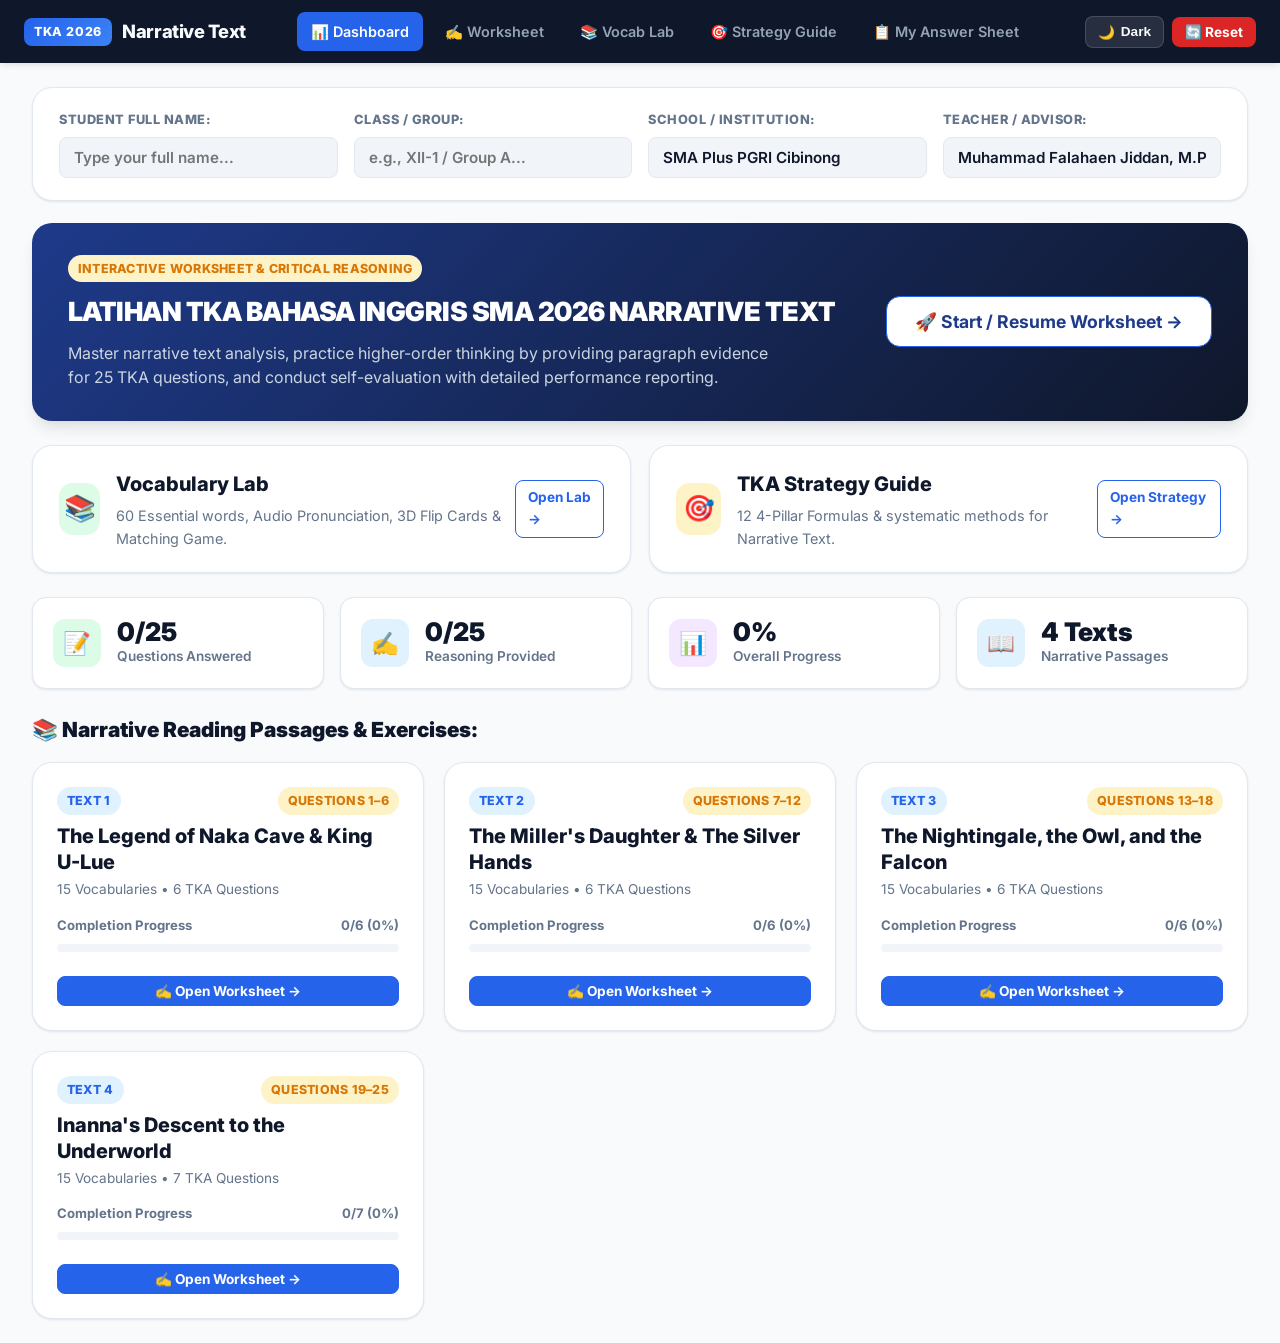
==== commit 10b76835: "Add files via upload" ====
--- a/index.html
+++ b/index.html
@@ -2,456 +2,317 @@
 <html lang="en" data-theme="light">
 <head>
   <meta charset="UTF-8">
-  <meta name="viewport" content="width=device-width, initial-scale=1.0, maximum-scale=1.0, user-scalable=no, viewport-fit=cover">
-  <title>MPI TKA BAHASA INGGRIS SMA 2025 (WAJIB) — Mobile & Desktop Interactive Learning</title>
-  <meta name="description" content="Modul Latihan 20 Soal TKA, Penalaran Siswa, Vocab Lab & Strategi Cepat TKA Bahasa Inggris SMA 2025 — SMA Plus PGRI Cibinong">
-
+  <meta name="viewport" content="width=device-width, initial-scale=1.0, maximum-scale=1.0, user-scalable=no">
+  <title>LATIHAN TKA BAHASA INGGRIS SMA 2026 NARRATIVE TEXT</title>
+  <meta name="description" content="LATIHAN TKA BAHASA INGGRIS SMA 2026 NARRATIVE TEXT: 25 TKA Practice Questions, Student Reasoning, Concept Lab & Quick Strategies.">
+  
   <!-- Google Fonts: Inter & Merriweather -->
   <link rel="preconnect" href="https://fonts.googleapis.com">
   <link rel="preconnect" href="https://fonts.gstatic.com" crossorigin>
   <link href="https://fonts.googleapis.com/css2?family=Inter:wght@400;500;600;700;800;900&family=Merriweather:ital,wght@0,300;0,400;0,700;1,300;1,400&display=swap" rel="stylesheet">
-
-  <!-- Main Stylesheet -->
+  
+  <!-- Stylesheet -->
   <link rel="stylesheet" href="style.css">
 </head>
 <body>
-
-<div class="app-container">
-  <!-- ========================================================================
-       TOP NAVIGATION BAR
-       ======================================================================== -->
-  <header class="navbar">
-    <div class="nav-brand" onclick="setView('dashboard')">
-      <span class="brand-badge">TKA 2025</span>
-      <div class="brand-title">
-        <span>MPI TKA ENGLISH WAJIB</span>
-        <span class="sub">SMA Plus PGRI Cibinong</span>
+  <div class="app-container">
+    
+    <!-- ==========================================
+         TOP NAVIGATION BAR
+    ========================================== -->
+    <header class="navbar">
+      <div class="nav-brand" onclick="setView('dashboard')">
+        <span class="brand-badge">TKA 2026</span>
+        <span class="brand-title">Narrative Text</span>
+      </div>
+
+      <nav>
+        <ul class="nav-links">
+          <li class="nav-item active" data-view="dashboard" onclick="setView('dashboard')">📊 Dashboard</li>
+          <li class="nav-item" data-view="workspace" onclick="setView('workspace')">✍️ Worksheet</li>
+          <li class="nav-item" data-view="vocab_lab" onclick="setView('vocab_lab')">📚 Vocab Lab</li>
+          <li class="nav-item" data-view="tka_strategy" onclick="setView('tka_strategy')">🎯 Strategy Guide</li>
+          <li class="nav-item" data-view="final_review" onclick="setView('final_review')">📋 My Answer Sheet</li>
+        </ul>
+      </nav>
+
+      <div class="nav-actions">
+        <button class="btn-theme-toggle" id="theme-toggle" onclick="toggleTheme()">
+          <span id="theme-icon">🌙</span> <span id="theme-label">Dark</span>
+        </button>
+        <button class="btn btn-danger btn-sm" onclick="openResetModal()">🔄 Reset</button>
+      </div>
+    </header>
+
+    <!-- ==========================================
+         MAIN CONTENT VIEWS
+    ========================================== -->
+    <main class="main-view">
+
+      <!-- 1. DASHBOARD VIEW -->
+      <section id="view-dashboard" class="view-section active">
+        
+        <!-- Student Profile Card -->
+        <div class="student-id-card">
+          <div class="student-input-group">
+            <label class="student-input-label">Student Full Name:</label>
+            <input type="text" id="input-app-name" class="student-input-field" placeholder="Type your full name..." onchange="saveAppProfile()">
+          </div>
+          <div class="student-input-group">
+            <label class="student-input-label">Class / Group:</label>
+            <input type="text" id="input-app-class" class="student-input-field" placeholder="e.g., XII-1 / Group A..." onchange="saveAppProfile()">
+          </div>
+          <div class="student-input-group">
+            <label class="student-input-label">School / Institution:</label>
+            <input type="text" id="input-app-school" class="student-input-field" value="SMA Plus PGRI Cibinong" onchange="saveAppProfile()">
+          </div>
+          <div class="student-input-group">
+            <label class="student-input-label">Teacher / Advisor:</label>
+            <input type="text" id="input-app-teacher" class="student-input-field" value="Muhammad Falahaen Jiddan, M.Pd. Gr." onchange="saveAppProfile()">
+          </div>
+        </div>
+
+        <!-- Dashboard Hero Banner -->
+        <div class="dashboard-hero-banner">
+          <div>
+            <span class="badge badge-amber" style="margin-bottom: 8px;">INTERACTIVE WORKSHEET & CRITICAL REASONING</span>
+            <div class="dash-banner-title">LATIHAN TKA BAHASA INGGRIS SMA 2026 NARRATIVE TEXT</div>
+            <p class="dash-banner-subtitle">
+              Master narrative text analysis, practice higher-order thinking by providing paragraph evidence for 25 TKA questions, and conduct self-evaluation with detailed performance reporting.
+            </p>
+          </div>
+          <div>
+            <button class="btn btn-primary btn-lg" style="background: white; color: #1e3a8a;" onclick="openWorkspace(1)">
+              🚀 Start / Resume Worksheet →
+            </button>
+          </div>
+        </div>
+
+        <!-- Direct Hub Cards -->
+        <div class="dash-hub-grid">
+          <div class="dash-hub-card" onclick="setView('vocab_lab')">
+            <div class="hub-card-left">
+              <div class="hub-icon-box" style="background: #dcfce7; color: #059669;">📚</div>
+              <div>
+                <h3 style="font-size: 1.25rem; font-weight: 800; color: var(--text-main); margin-bottom: 4px;">Vocabulary Lab</h3>
+                <p style="font-size: 0.9rem; color: var(--text-muted);">60 Essential words, Audio Pronunciation, 3D Flip Cards & Matching Game.</p>
+              </div>
+            </div>
+            <span class="btn btn-outline btn-sm">Open Lab →</span>
+          </div>
+
+          <div class="dash-hub-card" onclick="setView('tka_strategy')">
+            <div class="hub-card-left">
+              <div class="hub-icon-box" style="background: var(--accent-amber-light); color: var(--accent-amber);">🎯</div>
+              <div>
+                <h3 style="font-size: 1.25rem; font-weight: 800; color: var(--text-main); margin-bottom: 4px;">TKA Strategy Guide</h3>
+                <p style="font-size: 0.9rem; color: var(--text-muted);">12 4-Pillar Formulas & systematic methods for Narrative Text.</p>
+              </div>
+            </div>
+            <span class="btn btn-outline btn-sm">Open Strategy →</span>
+          </div>
+        </div>
+
+        <!-- Live Statistics Summary -->
+        <div class="overview-stats-grid">
+          <div class="stat-card">
+            <div class="stat-icon" style="background: var(--accent-green-light); color: var(--accent-green);">📝</div>
+            <div>
+              <div class="stat-val" id="dash-stat-answered">0/25</div>
+              <div class="stat-label">Questions Answered</div>
+            </div>
+          </div>
+          <div class="stat-card">
+            <div class="stat-icon" style="background: var(--accent-cyan-light); color: var(--academic-blue);">✍️</div>
+            <div>
+              <div class="stat-val" id="dash-stat-reasoned">0/25</div>
+              <div class="stat-label">Reasoning Provided</div>
+            </div>
+          </div>
+          <div class="stat-card">
+            <div class="stat-icon" style="background: var(--accent-purple-light); color: var(--accent-purple);">📊</div>
+            <div>
+              <div class="stat-val" id="dash-stat-progress">0%</div>
+              <div class="stat-label">Overall Progress</div>
+            </div>
+          </div>
+          <div class="stat-card">
+            <div class="stat-icon">📖</div>
+            <div>
+              <div class="stat-val">4 Texts</div>
+              <div class="stat-label">Narrative Passages</div>
+            </div>
+          </div>
+        </div>
+
+        <!-- 4 Text Cards Grid -->
+        <h3 style="font-size: 1.3rem; font-weight: 900; color: var(--text-main); margin: 24px 0 16px 0;">📚 Narrative Reading Passages & Exercises:</h3>
+        <div class="text-cards-grid" id="dashboard-text-cards"></div>
+      </section>
+
+      <!-- 2. WORKSHEET & REASONING (MODUL 2) -->
+      <section id="view-workspace" class="view-section">
+        <div class="workspace-top-bar">
+          <div style="display: flex; align-items: center; gap: 12px; flex-wrap: wrap;">
+            <button class="btn btn-secondary btn-sm" onclick="setView('dashboard')">← Dashboard</button>
+            <div id="ws-title" style="font-size: 1.15rem; font-weight: 800; color: var(--text-main);"></div>
+          </div>
+
+          <div class="font-size-control-group">
+            <span style="font-size: 0.8rem; font-weight: 700; color: var(--text-muted); margin-right: 4px;">Typography:</span>
+            <button class="btn-font-ctrl" onclick="changeFontSize(-1)">A-</button>
+            <button class="btn-font-ctrl" onclick="changeFontSize(0)">Default</button>
+            <button class="btn-font-ctrl" onclick="changeFontSize(1)">A+</button>
+            <button class="btn-font-ctrl" onclick="toggleFontFamily()" style="margin-left: 6px;">Font: <span id="font-family-label">Serif</span></button>
+          </div>
+        </div>
+
+        <!-- Mobile Segmented Switcher -->
+        <div class="mobile-tab-switch">
+          <button class="mobile-switch-btn active" id="btn-app-mobile-read" onclick="setMobileTab('read')">📖 1. Read Passage</button>
+          <button class="mobile-switch-btn" id="btn-app-mobile-quiz" onclick="setMobileTab('quiz')">✍️ 2. Questions & Reasons</button>
+        </div>
+
+        <!-- Split Grid Workspace -->
+        <div class="workspace-split-container">
+          
+          <!-- LEFT PANEL: READING PASSAGE -->
+          <div class="workspace-left-panel" id="reading-panel">
+            <h2 class="reading-article-title" id="reading-title"></h2>
+            <div class="reading-citation" id="reading-citation"></div>
+            <div id="reading-content"></div>
+          </div>
+
+          <!-- RIGHT PANEL: PRACTICE & REASONING -->
+          <div class="workspace-right-panel" id="practice-panel">
+            <div class="practice-header-bar">
+              <span style="font-weight: 800; color: var(--text-main); font-size: 1.05rem;">Select Question Number:</span>
+              <div class="practice-q-nav" id="practice-q-nav"></div>
+            </div>
+
+            <div id="practice-canvas"></div>
+          </div>
+
+        </div>
+      </section>
+
+      <!-- 3. VOCABULARY LAB (MODUL 3) -->
+      <section id="view-vocab_lab" class="view-section">
+        <div class="global-vocab-container">
+          <div style="background: var(--bg-card); padding: 24px 30px; border-radius: 14px; border: 1px solid var(--border-color); display: flex; justify-content: space-between; align-items: center; flex-wrap: wrap; gap: 16px;">
+            <div>
+              <h2 style="font-size: 1.6rem; font-weight: 900; color: var(--text-main); margin-bottom: 4px;">📚 Vocabulary & Concept Lab</h2>
+              <p style="font-size: 0.95rem; color: var(--text-muted);">4 Interactive Modes: 3D Flip Cards, Match Words Game, Context Quiz, and Live Search Master Table.</p>
+            </div>
+            <button class="btn btn-secondary btn-sm" onclick="setView('dashboard')">← Dashboard</button>
+          </div>
+
+          <!-- Filter Pills -->
+          <div class="vocab-filter-pills">
+            <button class="vocab-filter-pill active" data-textfilter="all" onclick="filterVocab('all')">All Passages (60 Words)</button>
+            <button class="vocab-filter-pill" data-textfilter="1" onclick="filterVocab(1)">Text 1: Naka Cave (15)</button>
+            <button class="vocab-filter-pill" data-textfilter="2" onclick="filterVocab(2)">Text 2: Miller's Daughter (15)</button>
+            <button class="vocab-filter-pill" data-textfilter="3" onclick="filterVocab(3)">Text 3: Nightingale & Owl (15)</button>
+            <button class="vocab-filter-pill" data-textfilter="4" onclick="filterVocab(4)">Text 4: Descent of Inanna (15)</button>
+          </div>
+
+          <!-- Activity Modes -->
+          <div class="vocab-activity-nav">
+            <button class="vocab-mode-btn active" data-mode="flipcard" onclick="setVocabActivity('flipcard')">🎴 1. 3D Flip Cards</button>
+            <button class="vocab-mode-btn" data-mode="matching" onclick="setVocabActivity('matching')">🧩 2. Match Words Game</button>
+            <button class="vocab-mode-btn" data-mode="context" onclick="setVocabActivity('context')">💡 3. Context Challenge</button>
+            <button class="vocab-mode-btn" data-mode="list" onclick="setVocabActivity('list')">📋 4. Word Master Table</button>
+          </div>
+
+          <div id="vocab-content-area"></div>
+        </div>
+      </section>
+
+      <!-- 4. TKA STRATEGY (MODUL 4) -->
+      <section id="view-tka_strategy" class="view-section">
+        <div class="strategy-container">
+          <div style="background: var(--bg-card); padding: 24px 30px; border-radius: 14px; border: 1px solid var(--border-color); display: flex; justify-content: space-between; align-items: center; flex-wrap: wrap; gap: 16px;">
+            <div>
+              <h2 style="font-size: 1.6rem; font-weight: 900; color: var(--text-main); margin-bottom: 4px;">🎯 TKA Strategy Guide (4 HOTS Pillars)</h2>
+              <p style="font-size: 0.95rem; color: var(--text-muted);">12 Golden Formulas, Question Stems, Systematic Steps, and Distractor Trap Analyses.</p>
+            </div>
+            <button class="btn btn-secondary btn-sm" onclick="setView('dashboard')">← Dashboard</button>
+          </div>
+
+          <div class="strategy-grid" id="strategy-cards-container"></div>
+        </div>
+      </section>
+
+      <!-- 5. FINAL REVIEW & ON-DEMAND CHECK (MODUL 5) -->
+      <section id="view-final_review" class="view-section">
+        <div id="final-review-container"></div>
+      </section>
+
+    </main>
+
+    <!-- ==========================================
+         FIXED BOTTOM NAVIGATION BAR (TOUCH UI)
+    ========================================== -->
+    <nav class="mobile-bottom-nav">
+      <div class="bottom-nav-item active" data-view="dashboard" onclick="setView('dashboard')">
+        <span class="nav-icon">📊</span>
+        <span>Dashboard</span>
+      </div>
+      <div class="bottom-nav-item" data-view="workspace" onclick="setView('workspace')">
+        <span class="nav-icon">✍️</span>
+        <span>Worksheet</span>
+      </div>
+      <div class="bottom-nav-item" data-view="vocab_lab" onclick="setView('vocab_lab')">
+        <span class="nav-icon">📚</span>
+        <span>Vocab Lab</span>
+      </div>
+      <div class="bottom-nav-item" data-view="tka_strategy" onclick="setView('tka_strategy')">
+        <span class="nav-icon">🎯</span>
+        <span>Strategy</span>
+      </div>
+      <div class="bottom-nav-item" data-view="final_review" onclick="setView('final_review')">
+        <span class="nav-icon">📋</span>
+        <span>Answer Sheet</span>
+      </div>
+    </nav>
+
+    <!-- Floating Action Button for Peek Passage on Mobile -->
+    <button class="btn-floating-peek" onclick="openAppPeekModal()" title="Peek Reading Passage">
+      <span>👀 Peek Passage</span>
+    </button>
+
+    <!-- Bottom Sheet Modal Drawer for Peek Passage -->
+    <div class="bottom-sheet-overlay" id="app-peek-sheet-overlay">
+      <div class="bottom-sheet-drawer">
+        <div class="bottom-sheet-header">
+          <h3 id="app-peek-title" style="font-size: 1.15rem; font-weight: 800; color: var(--text-main);"></h3>
+          <button class="btn btn-secondary btn-sm" onclick="closeAppPeekModal()">✕ Close</button>
+        </div>
+        <div class="bottom-sheet-body" id="app-peek-body"></div>
       </div>
     </div>
-    <div class="nav-actions">
-      <button class="btn-theme-toggle" id="btn-theme-toggle" onclick="toggleTheme()">
-        <span id="theme-icon">🌙</span>
-        <span id="theme-label">Dark Mode</span>
-      </button>
+
+    <!-- Reset Confirmation Modal -->
+    <div class="modal-overlay" id="reset-modal">
+      <div class="modal-content">
+        <h3 style="font-size: 1.35rem; font-weight: 800; color: var(--accent-red); margin-bottom: 12px;">⚠️ Reset Worksheet?</h3>
+        <p style="font-size: 0.95rem; color: var(--text-secondary); margin-bottom: 24px; line-height: 1.6;">
+          This action will permanently clear all your selected answers and written reasoning. Are you sure you want to reset?
+        </p>
+        <div style="display: flex; justify-content: flex-end; gap: 12px;">
+          <button class="btn btn-secondary" onclick="closeAppModal('reset-modal')">Cancel</button>
+          <button class="btn btn-danger" onclick="confirmReset()">Yes, Reset Worksheet</button>
+        </div>
+      </div>
     </div>
-  </header>
-
-  <!-- ========================================================================
-       MAIN VIEWS CONTAINER
-       ======================================================================== -->
-  <main class="main-view-container">
-
-    <!-- ======================================================================
-         MODUL 1: DASHBOARD & IDENTITAS SISWA
-         ====================================================================== -->
-    <section id="view-dashboard" class="view-section active">
-      <!-- Student Profile Card -->
-      <div class="student-id-card">
-        <div class="id-card-header">
-          <div class="id-card-title">
-            <span>👤</span>
-            <span>Student Identification (Auto-Saved)</span>
-          </div>
-          <span class="auto-save-pill">● Local Storage Active</span>
-        </div>
-        <div class="student-inputs-grid">
-          <div class="student-input-group">
-            <label class="student-input-label" for="input-student-name">Full Name</label>
-            <input type="text" id="input-student-name" class="student-input-field" placeholder="Enter student name...">
-          </div>
-          <div class="student-input-group">
-            <label class="student-input-label" for="input-student-class">Class / Group</label>
-            <input type="text" id="input-student-class" class="student-input-field" placeholder="e.g. XII-A / XII-1">
-          </div>
-          <div class="student-input-group">
-            <label class="student-input-label" for="input-student-school">School Origin</label>
-            <input type="text" id="input-student-school" class="student-input-field" value="SMA Plus PGRI Cibinong" readonly>
-          </div>
-          <div class="student-input-group">
-            <label class="student-input-label" for="input-student-teacher">Advisor / Teacher</label>
-            <input type="text" id="input-student-teacher" class="student-input-field" value="Muhammad Falahaen Jiddan, M.Pd. Gr." readonly>
-          </div>
-        </div>
-      </div>
-
-      <!-- Hero Banner -->
-      <div class="dash-hero-card">
-        <div class="hero-tag">🔥 TKA English Exam Readiness 2025</div>
-        <h1 class="hero-main-title">Interactive HOTS Practice & Reasoning Module</h1>
-        <p class="hero-main-desc">
-          Master 20 official TKA questions with step-by-step critical reasoning, interactive 3D Vocab Lab, 4-pillar HOTS strategy guides, and automated performance analytics.
-        </p>
-        <button class="hero-btn-start" onclick="setView('worksheet')">
-          <span>🚀 Start / Resume Worksheet</span>
-        </button>
-      </div>
-
-      <!-- Summary Statistics Indicators -->
-      <div class="dash-stats-grid">
-        <div class="dash-stat-box">
-          <div class="stat-icon">📝</div>
-          <div class="stat-val" id="dash-stat-answered">0/20</div>
-          <div class="stat-label">Questions Answered</div>
-        </div>
-        <div class="dash-stat-box">
-          <div class="stat-icon">✍️</div>
-          <div class="stat-val" id="dash-stat-reasons">0/20</div>
-          <div class="stat-label">Reasonings Written</div>
-        </div>
-        <div class="dash-stat-box">
-          <div class="stat-icon">🎯</div>
-          <div class="stat-val" id="dash-stat-progress">0%</div>
-          <div class="stat-label">Overall Progress</div>
-        </div>
-      </div>
-
-      <!-- Reading Passages List -->
-      <div class="section-heading">
-        <span>📖 Reading Passages & Exercises</span>
-      </div>
-      <div class="passages-grid" id="dashboard-passages-list">
-        <!-- Injected via JavaScript -->
-      </div>
-    </section>
-
-    <!-- ======================================================================
-         MODUL 2: WORKSHEET & STUDENT REASONING (HOTS)
-         ====================================================================== -->
-    <section id="view-worksheet" class="view-section">
-      <!-- Mobile Segmented Switcher (Visible on Mobile) -->
-      <div class="segmented-control">
-        <button class="segmented-btn" id="btn-seg-read" onclick="setMobileWorksheetTab('read')">
-          📖 Read Passage
-        </button>
-        <button class="segmented-btn active" id="btn-seg-quiz" onclick="setMobileWorksheetTab('quiz')">
-          ✍️ Questions & Reasons
-        </button>
-      </div>
-
-      <!-- Horizontal Scrollable Question Number Pills Bar (1 - 20) -->
-      <div class="question-pills-bar" id="question-pills-bar">
-        <!-- Injected via JavaScript -->
-      </div>
-
-      <!-- Split Workspace Container -->
-      <div class="workspace-container" id="worksheet-split-area" data-mobile-tab="quiz">
-        <!-- Left Panel: Reading Passage -->
-        <div class="reading-panel">
-          <div class="reading-toolbar">
-            <div class="reading-controls-group">
-              <span style="font-size: 0.78rem; font-weight: 800; color: var(--text-muted);">FONT:</span>
-              <button class="tool-btn" onclick="setFontSize('sm')">A-</button>
-              <button class="tool-btn" onclick="setFontSize('md')">Default</button>
-              <button class="tool-btn" onclick="setFontSize('lg')">A+</button>
-              <button class="tool-btn" onclick="setFontFamily('serif')">Serif</button>
-              <button class="tool-btn" onclick="setFontFamily('sans')">Sans</button>
-            </div>
-          </div>
-
-          <!-- Audio TTS Toolbar -->
-          <div class="tts-player-bar">
-            <div class="tts-status">
-              <span id="tts-status-text">TTS Audio Reader</span>
-            </div>
-            <div class="tts-btns">
-              <button class="btn-tts" id="btn-tts-play" onclick="speakPassage()">🔊 Play Passage</button>
-            </div>
-          </div>
-
-          <div class="reading-meta-header">
-            <h2 class="reading-title" id="reading-text-title">Reading Passage</h2>
-            <p class="reading-citation" id="reading-text-citation">Source & Genre</p>
-          </div>
-
-          <!-- Paragraphs Content -->
-          <div class="passage-content font-serif size-md" id="reading-passage-body">
-            <!-- Injected via JavaScript -->
-          </div>
-        </div>
-
-        <!-- Right Panel: Questions & Reasoning -->
-        <div class="quiz-panel">
-          <div class="question-card">
-            <div class="q-header">
-              <span class="q-number-title" id="q-number-display">Question 1 of 20</span>
-              <span class="q-indicator-tag" id="q-indicator-display">Indicator Type</span>
-            </div>
-
-            <div class="q-body-text" id="q-body-display">
-              <!-- Question Text -->
-            </div>
-
-            <!-- Options Container (MC / MCMA / Categorization) -->
-            <div id="q-options-container">
-              <!-- Injected via JavaScript -->
-            </div>
-
-            <!-- Mandatory Reasoning Box (HOTS) -->
-            <div class="reasoning-box-wrapper">
-              <div class="reasoning-header">
-                <span class="reasoning-title">✍️ Why did you choose this answer? (Reasoning & Text Evidence)</span>
-                <span class="char-counter" id="q-reason-char-count">0 chars</span>
-              </div>
-              <p class="reasoning-helper-text">
-                Cite specific paragraph numbers (e.g. ¶ P2, ¶ P4) or key sentences that substantiate your choice.
-              </p>
-              <textarea
-                id="q-student-reason"
-                class="student-reason-textarea"
-                placeholder="Type your critical reasoning and textual evidence here..."
-                oninput="onReasonInput(event)"
-              ></textarea>
-            </div>
-          </div>
-
-          <!-- Footer Navigation -->
-          <div class="worksheet-footer-nav">
-            <button class="btn-q-nav" id="btn-q-prev" onclick="selectQuestionIndex(AppState.currentQuestionIndex - 1)">
-              ◀ Previous
-            </button>
-            <button class="btn-q-nav primary" id="btn-q-next" onclick="selectQuestionIndex(AppState.currentQuestionIndex + 1)">
-              <span>Next Question</span> ➔
-            </button>
-          </div>
-        </div>
-      </div>
-
-      <!-- Floating Action Button "👀 Peek Passage" (Mobile) -->
-      <button class="btn-fab-peek" id="btn-fab-peek" onclick="openPeekPassage()">
-        <span>👀 Peek Passage</span>
-      </button>
-    </section>
-
-    <!-- ======================================================================
-         MODUL 3: VOCABULARY / CONCEPT LAB (4 INTERACTIVE MODES)
-         ====================================================================== -->
-    <section id="view-vocab" class="view-section">
-      <div class="section-heading">
-        <span>🔤 Vocabulary & Concept Lab</span>
-      </div>
-
-      <!-- Filter Pills Bar -->
-      <div class="filter-pills-bar">
-        <button class="filter-pill-btn active" data-filter="all" onclick="setVocabFilter('all')">All Passages</button>
-        <button class="filter-pill-btn" data-filter="1" onclick="setVocabFilter('1')">Text 1 (Fable 1)</button>
-        <button class="filter-pill-btn" data-filter="2" onclick="setVocabFilter('2')">Text 2 (Infographic)</button>
-        <button class="filter-pill-btn" data-filter="3" onclick="setVocabFilter('3')">Text 3 (Fable 2)</button>
-        <button class="filter-pill-btn" data-filter="4" onclick="setVocabFilter('4')">Text 4 (Descriptive)</button>
-      </div>
-
-      <!-- 4 Activity Mode Tabs -->
-      <div class="vocab-mode-tabs">
-        <button class="vocab-mode-btn active" data-act="flipcard" onclick="setVocabActivity('flipcard')">🎴 Flip Cards</button>
-        <button class="vocab-mode-btn" data-act="match" onclick="setVocabActivity('match')">🧩 Match Words</button>
-        <button class="vocab-mode-btn" data-act="context" onclick="setVocabActivity('context')">💡 Context Quiz</button>
-        <button class="vocab-mode-btn" data-act="table" onclick="setVocabActivity('table')">📋 Word Master</button>
-      </div>
-
-      <!-- Mode 1: 3D Flip Card Container -->
-      <div id="vocab-mode-flipcard">
-        <div class="flipcard-container">
-          <div class="flipcard-card" id="flipcard-item" onclick="flipCurrentCard()">
-            <!-- Injected via JavaScript -->
-          </div>
-          <div class="flip-controls">
-            <button class="tool-btn" onclick="prevFlipCard()">◀ Prev</button>
-            <span id="flipcard-counter" style="font-weight: 800; font-size: 0.85rem;">Card 1 of 10</span>
-            <button class="tool-btn" onclick="nextFlipCard()">Next ▶</button>
-            <button class="tool-btn" onclick="shuffleFlipCards()">🔀 Shuffle</button>
-          </div>
-        </div>
-      </div>
-
-      <!-- Mode 2: Match Words Game Container -->
-      <div id="vocab-mode-match" style="display: none;">
-        <div class="match-game-container">
-          <div class="match-game-header">
-            <span id="match-game-score" style="font-weight: 800; color: var(--academic-blue);">Matched: 0 / 6</span>
-            <button class="tool-btn" onclick="resetMatchGame()">🔄 New Shuffle</button>
-          </div>
-          <div class="match-grid-cols">
-            <div class="match-col" id="match-col-left">
-              <!-- English Words -->
-            </div>
-            <div class="match-col" id="match-col-right">
-              <!-- Indonesian Meanings -->
-            </div>
-          </div>
-        </div>
-      </div>
-
-      <!-- Mode 3: Context Quiz Container -->
-      <div id="vocab-mode-context" style="display: none;">
-        <div id="context-quiz-box">
-          <!-- Injected via JavaScript -->
-        </div>
-      </div>
-
-      <!-- Mode 4: Word Master Table Container -->
-      <div id="vocab-mode-table" style="display: none;">
-        <input
-          type="text"
-          id="vocab-table-search"
-          class="word-search-input"
-          placeholder="🔍 Instant search vocabulary, pronunciation, or meaning..."
-          oninput="filterVocabTable()"
-        >
-        <div class="vocab-table-container">
-          <table class="vocab-table">
-            <thead>
-              <tr>
-                <th>Word & Phonetic</th>
-                <th>Part of Speech</th>
-                <th>Indonesian Meaning</th>
-                <th>Context / Example</th>
-              </tr>
-            </thead>
-            <tbody id="vocab-table-body">
-              <!-- Injected via JavaScript -->
-            </tbody>
-          </table>
-        </div>
-      </div>
-    </section>
-
-    <!-- ======================================================================
-         MODUL 4: STRATEGY GUIDE (PANDUAN STRATEGI HOTS — 4 PILAR)
-         ====================================================================== -->
-    <section id="view-strategy" class="view-section">
-      <div class="section-heading">
-        <span>⚡ 4-Pillar HOTS Strategy Guides</span>
-      </div>
-      <p style="color: var(--text-secondary); margin-bottom: 16px; font-size: 0.92rem;">
-        Panduan sistematis 4 pilar (Formula Emas, Ciri Pertanyaan, Langkah Sistematis, dan Waspada Pengecoh) untuk menuntun penalaran logis pada setiap indikator soal TKA 2025.
-      </p>
-
-      <div class="strategy-accordion-container" id="strategy-accordion-list">
-        <!-- Injected via JavaScript -->
-      </div>
-    </section>
-
-    <!-- ======================================================================
-         MODUL 5: ANSWER SHEET, EVALUASI OTOMATIS & ANALISIS PERFORMA
-         ====================================================================== -->
-    <section id="view-results" class="view-section">
-      <!-- Performance Score Hero -->
-      <div class="results-hero-card">
-        <div class="score-display-ring">
-          <span class="score-number" id="res-score-number">--</span>
-          <span class="score-total-denom">/ 100</span>
-        </div>
-        <h2 style="font-size: 1.3rem; font-weight: 900; color: #ffffff;">TKA Exam Performance Report</h2>
-        <div class="results-stats-row">
-          <span class="res-badge correct" id="res-count-correct">✅ 0 Correct</span>
-          <span class="res-badge incorrect" id="res-count-incorrect">❌ 0 Incorrect</span>
-          <span class="res-badge unanswered" id="res-count-unanswered">⏳ 20 Pending Evaluation</span>
-        </div>
-      </div>
-
-      <!-- Action Toolbar -->
-      <div class="results-actions-bar">
-        <button class="btn-action-sheet wa" onclick="shareToWhatsApp()">
-          <span>📲 Send to Teacher (WhatsApp)</span>
-        </button>
-        <button class="btn-action-sheet print" onclick="printResults()">
-          <span>🖨️ Print / Save PDF</span>
-        </button>
-        <button class="btn-action-sheet copy" onclick="copySummaryToClipboard()">
-          <span>📋 Copy Summary</span>
-        </button>
-        <button class="btn-action-sheet reset" onclick="openResetModal()">
-          <span>🔄 Reset Worksheet</span>
-        </button>
-      </div>
-
-      <!-- Self-Assessment Guidance Card -->
-      <div class="self-eval-instruction-card">
-        <div class="instruction-header">
-          <span class="instruction-icon">📋</span>
-          <span class="instruction-title">Self-Assessment Instructions</span>
-        </div>
-        <p class="instruction-body">
-          Please review your submitted answers and written reasonings below. Verify each question based on classroom discussion or teacher guidance, then independently mark each question as either <strong>Correct (Benar)</strong> or <strong>Incorrect (Salah)</strong> to calculate your final score.
-        </p>
-      </div>
-
-      <!-- Comprehensive Question Review (1–20) -->
-      <div class="section-heading">
-        <span>📑 Student Answers & Self-Assessment</span>
-      </div>
-      <div class="review-cards-list" id="results-review-list">
-        <!-- Injected via JavaScript -->
-      </div>
-    </section>
-
-  </main>
-
-  <!-- ========================================================================
-       BOTTOM NAVIGATION BAR (FIXED ON SCREEN BOTTOM)
-       ======================================================================== -->
-  <nav class="bottom-nav">
-    <button class="bottom-nav-item active" data-view="dashboard" onclick="setView('dashboard')">
-      <span class="nav-icon">🏠</span>
-      <span>Dashboard</span>
-    </button>
-    <button class="bottom-nav-item" data-view="worksheet" onclick="setView('worksheet')">
-      <span class="nav-icon">✍️</span>
-      <span>Worksheet</span>
-    </button>
-    <button class="bottom-nav-item" data-view="vocab" onclick="setView('vocab')">
-      <span class="nav-icon">🔤</span>
-      <span>Vocab Lab</span>
-    </button>
-    <button class="bottom-nav-item" data-view="strategy" onclick="setView('strategy')">
-      <span class="nav-icon">⚡</span>
-      <span>Strategies</span>
-    </button>
-    <button class="bottom-nav-item" data-view="results" onclick="setView('results')">
-      <span class="nav-icon">📊</span>
-      <span>Results</span>
-    </button>
-  </nav>
-
-  <!-- ========================================================================
-       PEEK PASSAGE BOTTOM SHEET MODAL (MOBILE)
-       ======================================================================== -->
-  <div class="bottom-sheet-overlay" id="peek-sheet-overlay" onclick="closePeekPassage()">
-    <div class="bottom-sheet-drawer" onclick="event.stopPropagation()">
-      <div class="bottom-sheet-header">
-        <h3 class="bottom-sheet-title" id="peek-sheet-title">📖 Reading Passage</h3>
-        <button class="btn-close-sheet" onclick="closePeekPassage()">✕</button>
-      </div>
-      <div class="bottom-sheet-body" id="peek-sheet-body">
-        <!-- Injected via JavaScript -->
-      </div>
-    </div>
+
+    <!-- Toast Notifications -->
+    <div class="toast-container" id="toast-container"></div>
+
   </div>
 
-  <!-- ========================================================================
-       RESET CONFIRMATION MODAL
-       ======================================================================== -->
-  <div class="modal-overlay" id="reset-confirm-modal" onclick="closeResetModal()">
-    <div class="modal-content" onclick="event.stopPropagation()">
-      <h3 style="font-size: 1.2rem; font-weight: 900; color: var(--accent-rose);">⚠️ Reset Worksheet Answers?</h3>
-      <p style="color: var(--text-secondary); font-size: 0.95rem; line-height: 1.5;">
-        This will clear all your answers and written reasonings for questions 1 to 20. Your student profile will remain saved. Are you sure you want to proceed?
-      </p>
-      <div style="display: flex; gap: 10px; justify-content: flex-end; margin-top: 10px;">
-        <button class="tool-btn" onclick="closeResetModal()">Cancel</button>
-        <button class="btn-q-nav primary" style="background: var(--accent-rose); border-color: var(--accent-rose);" onclick="confirmResetWorksheet()">
-          Yes, Reset All
-        </button>
-      </div>
-    </div>
-  </div>
-
-  <!-- Toast Notification Container -->
-  <div class="toast-container" id="toast-container"></div>
-
-</div>
-
-<!-- Data & Application Scripts (100% Standalone, Dependency-Free) -->
-<script src="data.js"></script>
-<script src="app.js"></script>
+  <!-- Scripts -->
+  <script src="data.js"></script>
+  <script src="app.js"></script>
 </body>
 </html>
--- a/style.css
+++ b/style.css
@@ -1,27 +1,28 @@
-/* ==========================================================================
-   MPI TKA BAHASA INGGRIS SMA 2025 (WAJIB)
-   MOBILE-FIRST TOUCH UI & DESKTOP RESPONSIVE STYLESHEET
-   Developer: Muhammad Falahaen Jiddan, M.Pd. Gr. — SMA Plus PGRI Cibinong
-   ========================================================================== */
+/* ==========================================
+   MPI TKA BAHASA INGGRIS - NARRATIVE TEXT
+   STYLESHEET (style.css)
+   Mobile-First Touch UI, Responsive Desktop Split View,
+   4-Pillar Strategy Accordion, 3D Flipcards, Match Game,
+   Floating Peek Bottom Sheet & Clean Print Layout.
+========================================== */
 
 :root {
-  /* Common Color Accents */
+  /* Common Accents */
   --academic-blue: #2563eb;
   --academic-blue-light: #3b82f6;
   --academic-blue-dark: #1d4ed8;
-  --academic-indigo: #4f46e5;
   --accent-cyan: #0ea5e9;
   --accent-cyan-light: #e0f2fe;
-  --accent-emerald: #10b981;
-  --accent-emerald-light: #d1fae5;
-  --accent-emerald-dark: #047857;
-  --accent-amber: #f59e0b;
+  --accent-teal: #0d9488;
+  --accent-teal-light: #ccfbf1;
+  --accent-amber: #d97706;
   --accent-amber-light: #fef3c7;
-  --accent-amber-dark: #b45309;
-  --accent-rose: #f43f5e;
-  --accent-rose-light: #ffe4e6;
-  --accent-purple: #8b5cf6;
-  --accent-purple-light: #ede9fe;
+  --accent-red: #dc2626;
+  --accent-red-light: #fee2e2;
+  --accent-green: #16a34a;
+  --accent-green-light: #dcfce7;
+  --accent-purple: #9333ea;
+  --accent-purple-light: #f3e8ff;
 
   /* LIGHT THEME VARIABLES */
   --bg-main: #f8fafc;
@@ -35,7 +36,7 @@
   --text-main: #0f172a;
   --text-secondary: #334155;
   --text-muted: #64748b;
-  --text-light: #ffffff;
+  --text-light: #f8fafc;
 
   --reading-bg: #ffffff;
   --reading-text: #1e293b;
@@ -43,25 +44,21 @@
   --reading-p-num-bg: #e0f2fe;
   --reading-p-num-text: #0369a1;
 
-  --shadow-xs: 0 1px 2px rgba(0, 0, 0, 0.05);
-  --shadow-sm: 0 1px 3px rgba(0, 0, 0, 0.08), 0 1px 2px rgba(0, 0, 0, 0.04);
-  --shadow-md: 0 4px 6px -1px rgba(0, 0, 0, 0.1), 0 2px 4px -2px rgba(0, 0, 0, 0.05);
-  --shadow-lg: 0 10px 15px -3px rgba(0, 0, 0, 0.12), 0 4px 6px -4px rgba(0, 0, 0, 0.06);
-  --shadow-xl: 0 20px 25px -5px rgba(0, 0, 0, 0.15), 0 8px 10px -6px rgba(0, 0, 0, 0.08);
+  --shadow-sm: 0 1px 3px rgba(0,0,0,0.06), 0 1px 2px rgba(0,0,0,0.04);
+  --shadow-md: 0 4px 6px -1px rgba(0,0,0,0.08), 0 2px 4px -2px rgba(0,0,0,0.05);
+  --shadow-lg: 0 10px 15px -3px rgba(0,0,0,0.1), 0 4px 6px -4px rgba(0,0,0,0.05);
+  --shadow-xl: 0 20px 25px -5px rgba(0,0,0,0.12), 0 8px 10px -6px rgba(0,0,0,0.06);
 
   --radius-sm: 8px;
-  --radius-md: 12px;
-  --radius-lg: 18px;
-  --radius-xl: 24px;
+  --radius-md: 14px;
+  --radius-lg: 20px;
   --radius-full: 9999px;
 
   --font-sans: 'Inter', -apple-system, BlinkMacSystemFont, 'Segoe UI', Roboto, Helvetica, Arial, sans-serif;
-  --font-serif: 'Merriweather', Georgia, 'Times New Roman', serif;
-}
-
-/* ==========================================================================
-   DARK THEME VARIABLES
-   ========================================================================== */
+  --font-serif: 'Merriweather', Georgia, serif;
+}
+
+/* DARK THEME VARIABLES */
 [data-theme="dark"] {
   --bg-main: #0b0f19;
   --bg-card: #131b2e;
@@ -83,21 +80,19 @@
   --reading-p-num-text: #93c5fd;
 
   --accent-cyan-light: #082f49;
-  --accent-emerald-light: #064e3b;
+  --accent-teal-light: #042f2e;
   --accent-amber-light: #451a03;
-  --accent-rose-light: #4c0519;
+  --accent-red-light: #450a0a;
+  --accent-green-light: #052e16;
   --accent-purple-light: #3b0764;
 
-  --shadow-xs: 0 1px 2px rgba(0, 0, 0, 0.3);
-  --shadow-sm: 0 1px 3px rgba(0, 0, 0, 0.4);
-  --shadow-md: 0 4px 8px rgba(0, 0, 0, 0.5);
-  --shadow-lg: 0 10px 20px rgba(0, 0, 0, 0.6);
-  --shadow-xl: 0 20px 30px rgba(0, 0, 0, 0.7);
-}
-
-/* ==========================================================================
-   BASE & RESET STYLES (TOUCH OPTIMIZED)
-   ========================================================================== */
+  --shadow-sm: 0 1px 3px rgba(0,0,0,0.4);
+  --shadow-md: 0 4px 8px rgba(0,0,0,0.5);
+  --shadow-lg: 0 10px 20px rgba(0,0,0,0.6);
+  --shadow-xl: 0 20px 30px rgba(0,0,0,0.7);
+}
+
+/* RESET & BASE */
 * {
   margin: 0;
   padding: 0;
@@ -106,51 +101,41 @@
   transition: background-color 0.2s ease, border-color 0.2s ease, color 0.2s ease;
 }
 
-html, body {
-  width: 100%;
-  min-height: 100%;
+button, a, input, select, textarea, .option-card, .btn, .nav-item, .flip-card-inner, .match-item, .q-pill, .vocab-filter-pill, .vocab-mode-btn, .tab-btn {
+  touch-action: manipulation !important;
+}
+
+body {
   font-family: var(--font-sans);
   background-color: var(--bg-main);
   color: var(--text-main);
   line-height: 1.6;
-  font-size: 15px;
-  overflow-x: hidden;
-  -webkit-font-smoothing: antialiased;
-}
-
-button, input, select, textarea, a {
-  touch-action: manipulation !important;
-  pointer-events: auto !important;
-}
-
-button {
-  cursor: pointer;
-  border: none;
-  font-family: inherit;
+  min-height: 100vh;
+  display: flex;
+  flex-direction: column;
 }
 
 .app-container {
+  display: flex;
+  flex-direction: column;
   min-height: 100vh;
-  display: flex;
-  flex-direction: column;
-  padding-bottom: 84px; /* Safe space for fixed bottom navigation */
-}
-
-/* ==========================================================================
-   TOP NAVIGATION BAR
-   ========================================================================== */
+  width: 100%;
+}
+
+/* ==========================================
+   TOP HEADER NAVBAR
+========================================== */
 .navbar {
   background-color: var(--bg-nav);
   color: var(--text-light);
-  padding: 12px 20px;
-  display: flex;
-  align-items: center;
+  padding: 12px 24px;
+  display: flex;
   justify-content: space-between;
-  box-shadow: var(--shadow-md);
+  align-items: center;
   position: sticky;
   top: 0;
-  z-index: 150;
-  border-bottom: 1px solid var(--border-color);
+  z-index: 100;
+  box-shadow: var(--shadow-md);
 }
 
 .nav-brand {
@@ -162,59 +147,89 @@
 }
 
 .brand-badge {
-  background: linear-gradient(135deg, #2563eb, #06b6d4);
+  background: linear-gradient(135deg, #2563eb, #3b82f6);
   color: white;
-  font-weight: 900;
   font-size: 0.78rem;
+  font-weight: 800;
   padding: 4px 10px;
   border-radius: var(--radius-sm);
-  letter-spacing: 0.04em;
-  box-shadow: 0 2px 6px rgba(37, 99, 235, 0.4);
+  letter-spacing: 0.05em;
+}
+
+.student-badge {
+  background: linear-gradient(135deg, #10b981, #059669);
+  color: white;
+  font-size: 0.78rem;
+  font-weight: 800;
+  padding: 4px 10px;
+  border-radius: var(--radius-sm);
+  letter-spacing: 0.05em;
 }
 
 .brand-title {
-  font-size: 1.05rem;
-  font-weight: 800;
-  color: #ffffff;
-  display: flex;
-  flex-direction: column;
-  line-height: 1.2;
-}
-
-.brand-title span.sub {
-  font-size: 0.75rem;
-  font-weight: 500;
+  font-size: 1.15rem;
+  font-weight: 800;
+  letter-spacing: -0.02em;
+}
+
+.nav-links {
+  display: flex;
+  list-style: none;
+  gap: 8px;
+}
+
+.nav-item {
+  padding: 8px 14px;
+  border-radius: var(--radius-sm);
+  cursor: pointer;
+  font-weight: 600;
+  font-size: 0.9rem;
   color: #94a3b8;
-}
-
-.nav-actions {
-  display: flex;
-  align-items: center;
-  gap: 8px;
-}
-
-.btn-theme-toggle {
-  background: rgba(255, 255, 255, 0.1);
-  color: #ffffff;
-  border: 1px solid rgba(255, 255, 255, 0.2);
-  padding: 6px 12px;
-  border-radius: var(--radius-full);
-  font-size: 0.82rem;
-  font-weight: 700;
   display: flex;
   align-items: center;
   gap: 6px;
   transition: all 0.2s ease;
 }
 
+.nav-item:hover {
+  background-color: rgba(255,255,255,0.08);
+  color: #f8fafc;
+}
+
+.nav-item.active {
+  background-color: var(--academic-blue);
+  color: white;
+}
+
+.nav-actions {
+  display: flex;
+  align-items: center;
+  gap: 8px;
+}
+
+.btn-theme-toggle {
+  background: rgba(255,255,255,0.1);
+  border: 1px solid rgba(255,255,255,0.15);
+  color: #f8fafc;
+  padding: 7px 12px;
+  border-radius: var(--radius-sm);
+  font-size: 0.85rem;
+  font-weight: 600;
+  cursor: pointer;
+  display: flex;
+  align-items: center;
+  gap: 6px;
+}
+
 .btn-theme-toggle:hover {
-  background: rgba(255, 255, 255, 0.2);
-}
-
-/* ==========================================================================
-   BOTTOM NAVIGATION BAR (MOBILE-FIRST)
-   ========================================================================== */
-.bottom-nav {
+  background: rgba(255,255,255,0.2);
+}
+
+/* ==========================================
+   FIXED BOTTOM NAVIGATION BAR (MOBILE TOUCH)
+========================================== */
+.mobile-bottom-nav {
+  display: none;
   position: fixed;
   bottom: 0;
   left: 0;
@@ -222,12 +237,11 @@
   height: 64px;
   background-color: var(--bg-card);
   border-top: 1px solid var(--border-color);
-  box-shadow: 0 -4px 12px rgba(0, 0, 0, 0.08);
-  display: flex;
-  align-items: center;
+  box-shadow: 0 -4px 12px rgba(0,0,0,0.08);
+  z-index: 200;
+  padding-bottom: env(safe-area-inset-bottom);
   justify-content: space-around;
-  z-index: 200;
-  padding-bottom: max(6px, env(safe-area-inset-bottom));
+  align-items: center;
 }
 
 .bottom-nav-item {
@@ -236,21 +250,19 @@
   flex-direction: column;
   align-items: center;
   justify-content: center;
-  background: transparent;
+  padding: 6px 4px;
   color: var(--text-muted);
-  padding: 6px 0;
-  gap: 2px;
+  text-decoration: none;
   font-size: 0.72rem;
   font-weight: 700;
-  text-decoration: none;
+  cursor: pointer;
   transition: all 0.2s ease;
   user-select: none;
 }
 
 .bottom-nav-item .nav-icon {
   font-size: 1.25rem;
-  line-height: 1;
-  transition: transform 0.2s ease;
+  margin-bottom: 2px;
 }
 
 .bottom-nav-item.active {
@@ -258,103 +270,166 @@
 }
 
 .bottom-nav-item.active .nav-icon {
-  transform: scale(1.15);
-}
-
-/* ==========================================================================
-   MAIN VIEW CONTAINER
-   ========================================================================== */
-.main-view-container {
-  max-width: 1280px;
+  transform: translateY(-2px);
+}
+
+/* ==========================================
+   BUTTONS & BADGES
+========================================== */
+.btn {
+  display: inline-flex;
+  align-items: center;
+  justify-content: center;
+  gap: 8px;
+  padding: 10px 18px;
+  border-radius: var(--radius-sm);
+  font-size: 0.95rem;
+  font-weight: 700;
+  cursor: pointer;
+  border: 1.5px solid transparent;
+  transition: all 0.2s ease;
+  text-decoration: none;
+  font-family: inherit;
+}
+
+.btn-primary {
+  background-color: var(--academic-blue);
+  color: white;
+  border-color: var(--academic-blue);
+}
+.btn-primary:hover {
+  background-color: var(--academic-blue-dark);
+}
+
+.btn-secondary {
+  background-color: var(--bg-card-alt);
+  color: var(--text-main);
+  border-color: var(--border-color);
+}
+.btn-secondary:hover {
+  background-color: var(--bg-card-hover);
+  border-color: var(--border-focus);
+}
+
+.btn-success {
+  background-color: var(--accent-green);
+  color: white;
+}
+.btn-success:hover {
+  background-color: #15803d;
+}
+
+.btn-danger {
+  background-color: var(--accent-red);
+  color: white;
+}
+.btn-danger:hover {
+  background-color: #b91c1c;
+}
+
+.btn-outline {
+  background: transparent;
+  border-color: var(--academic-blue);
+  color: var(--academic-blue);
+}
+.btn-outline:hover {
+  background: var(--academic-blue);
+  color: white;
+}
+
+.btn-sm {
+  padding: 6px 12px;
+  font-size: 0.85rem;
+}
+
+.btn-lg {
+  padding: 14px 28px;
+  font-size: 1.1rem;
+  border-radius: var(--radius-md);
+}
+
+.badge {
+  display: inline-flex;
+  align-items: center;
+  gap: 4px;
+  padding: 4px 10px;
+  border-radius: var(--radius-full);
+  font-size: 0.78rem;
+  font-weight: 800;
+  letter-spacing: 0.02em;
+  text-transform: uppercase;
+}
+
+.badge-blue { background: var(--accent-cyan-light); color: var(--academic-blue); }
+.badge-green { background: var(--accent-green-light); color: var(--accent-green); }
+.badge-amber { background: var(--accent-amber-light); color: var(--accent-amber); }
+.badge-red { background: var(--accent-red-light); color: var(--accent-red); }
+.badge-purple { background: var(--accent-purple-light); color: var(--accent-purple); }
+.badge-gray { background: var(--bg-card-alt); color: var(--text-muted); }
+
+/* ==========================================
+   MAIN VIEWS
+========================================== */
+.main-view {
+  flex: 1;
+  padding: 24px 32px;
+  max-width: 1560px;
   width: 100%;
   margin: 0 auto;
-  padding: 16px;
-  flex: 1;
 }
 
 .view-section {
   display: none;
-  animation: fadeInView 0.25s cubic-bezier(0.16, 1, 0.3, 1);
+  animation: fadeIn 0.25s ease-out;
 }
 
 .view-section.active {
   display: block;
 }
 
-@keyframes fadeInView {
-  from { opacity: 0; transform: translateY(8px); }
+@keyframes fadeIn {
+  from { opacity: 0; transform: translateY(6px); }
   to { opacity: 1; transform: translateY(0); }
 }
 
-/* ==========================================================================
-   MODUL 1: DASHBOARD & IDENTITAS SISWA
-   ========================================================================== */
+/* ==========================================
+   MODUL 1: DASHBOARD & IDENTITY
+========================================== */
 .student-id-card {
   background: var(--bg-card);
   border: 1px solid var(--border-color);
   border-radius: var(--radius-lg);
-  padding: 20px;
-  margin-bottom: 20px;
+  padding: 22px 26px;
+  margin-bottom: 22px;
   box-shadow: var(--shadow-sm);
-  display: flex;
-  flex-direction: column;
-  gap: 14px;
-}
-
-.id-card-header {
-  display: flex;
-  align-items: center;
-  justify-content: space-between;
-  border-bottom: 1px solid var(--border-color);
-  padding-bottom: 10px;
-}
-
-.id-card-title {
-  display: flex;
-  align-items: center;
-  gap: 8px;
-  font-size: 1rem;
-  font-weight: 800;
-  color: var(--academic-blue);
-}
-
-.auto-save-pill {
-  font-size: 0.72rem;
-  font-weight: 700;
-  background: var(--accent-emerald-light);
-  color: var(--accent-emerald-dark);
-  padding: 3px 8px;
-  border-radius: var(--radius-full);
-}
-
-.student-inputs-grid {
   display: grid;
   grid-template-columns: repeat(auto-fit, minmax(220px, 1fr));
-  gap: 14px;
+  gap: 16px;
+  align-items: center;
 }
 
 .student-input-group {
   display: flex;
   flex-direction: column;
-  gap: 5px;
+  gap: 6px;
 }
 
 .student-input-label {
-  font-size: 0.78rem;
+  font-size: 0.8rem;
   font-weight: 800;
   color: var(--text-muted);
   text-transform: uppercase;
-  letter-spacing: 0.03em;
+  letter-spacing: 0.04em;
 }
 
 .student-input-field {
-  padding: 9px 12px;
+  padding: 10px 14px;
   border-radius: var(--radius-sm);
   border: 1.5px solid var(--border-color);
   background: var(--bg-card-alt);
   color: var(--text-main);
   font-family: inherit;
-  font-size: 0.92rem;
+  font-size: 0.95rem;
   font-weight: 600;
 }
 
@@ -362,652 +437,602 @@
   outline: none;
   border-color: var(--academic-blue);
   background: var(--bg-card);
-  box-shadow: 0 0 0 3px rgba(37, 99, 235, 0.12);
-}
-
-.student-input-field[readonly] {
-  background: var(--bg-card-alt);
-  color: var(--text-secondary);
-  cursor: default;
-}
-
-/* Dashboard Hero Banner */
-.dash-hero-card {
+}
+
+.dashboard-hero-banner {
   background: linear-gradient(135deg, #1e3a8a, #0f172a);
   color: white;
-  border-radius: var(--radius-xl);
-  padding: 26px 22px;
-  margin-bottom: 20px;
+  border-radius: var(--radius-lg);
+  padding: 32px 36px;
+  display: flex;
+  justify-content: space-between;
+  align-items: center;
+  flex-wrap: wrap;
+  gap: 20px;
   box-shadow: var(--shadow-lg);
-  display: flex;
-  flex-direction: column;
+  margin-bottom: 24px;
+}
+
+.dash-banner-title {
+  font-size: 1.65rem;
+  font-weight: 900;
+  margin-bottom: 8px;
+  letter-spacing: -0.02em;
+}
+
+.dash-banner-subtitle {
+  font-size: 1rem;
+  color: #cbd5e1;
+  max-width: 720px;
+  line-height: 1.5;
+}
+
+.developer-profile-card {
+  background: var(--bg-card);
+  border: 1px solid var(--border-color);
+  border-radius: var(--radius-lg);
+  padding: 24px 28px;
+  margin-bottom: 24px;
+  box-shadow: var(--shadow-sm);
+}
+
+.dev-profile-header {
+  display: flex;
+  align-items: center;
+  gap: 16px;
+  margin-bottom: 18px;
+}
+
+.dev-avatar-box {
+  width: 56px;
+  height: 56px;
+  border-radius: 50%;
+  background: var(--accent-cyan-light);
+  color: var(--academic-blue);
+  display: flex;
+  align-items: center;
+  justify-content: center;
+  font-size: 1.8rem;
+  font-weight: 800;
+}
+
+.dev-badge-row {
+  display: flex;
+  flex-wrap: wrap;
+  gap: 8px;
+  margin-bottom: 6px;
+}
+
+.dev-name {
+  font-size: 1.3rem;
+  font-weight: 900;
+  color: var(--text-main);
+}
+
+.dev-role {
+  font-size: 0.92rem;
+  color: var(--text-muted);
+}
+
+.dev-details-grid {
+  display: grid;
+  grid-template-columns: repeat(auto-fit, minmax(260px, 1fr));
   gap: 14px;
-  position: relative;
-  overflow: hidden;
-}
-
-.dash-hero-card::after {
-  content: '';
-  position: absolute;
-  top: -40px;
-  right: -40px;
-  width: 160px;
-  height: 160px;
-  border-radius: 50%;
-  background: rgba(56, 189, 248, 0.1);
-  pointer-events: none;
-}
-
-.hero-tag {
-  display: inline-flex;
-  align-items: center;
-  gap: 6px;
-  background: rgba(255, 255, 255, 0.15);
-  border: 1px solid rgba(255, 255, 255, 0.2);
-  padding: 4px 10px;
-  border-radius: var(--radius-full);
+  background: var(--bg-card-alt);
+  padding: 16px 20px;
+  border-radius: var(--radius-md);
+  margin-bottom: 14px;
+}
+
+.dev-detail-item {
+  display: flex;
+  align-items: center;
+  gap: 10px;
+}
+
+.dev-detail-icon {
+  font-size: 1.4rem;
+}
+
+.dev-detail-label {
   font-size: 0.78rem;
   font-weight: 800;
-  letter-spacing: 0.04em;
-  width: fit-content;
-}
-
-.hero-main-title {
-  font-size: 1.45rem;
+  color: var(--text-muted);
+  text-transform: uppercase;
+}
+
+.dev-detail-value {
+  font-size: 0.95rem;
+  font-weight: 700;
+  color: var(--text-main);
+}
+
+.dev-bio-quote {
+  font-size: 0.92rem;
+  color: var(--text-secondary);
+  font-style: italic;
+  line-height: 1.5;
+  border-left: 3px solid var(--academic-blue);
+  padding-left: 14px;
+}
+
+/* Stats Grid */
+.overview-stats-grid {
+  display: grid;
+  grid-template-columns: repeat(auto-fit, minmax(200px, 1fr));
+  gap: 16px;
+  margin-bottom: 24px;
+}
+
+.stat-card {
+  background: var(--bg-card);
+  border: 1px solid var(--border-color);
+  border-radius: var(--radius-md);
+  padding: 20px;
+  box-shadow: var(--shadow-sm);
+  display: flex;
+  align-items: center;
+  gap: 16px;
+}
+
+.stat-icon {
+  width: 48px;
+  height: 48px;
+  border-radius: 12px;
+  background: var(--accent-cyan-light);
+  color: var(--academic-blue);
+  display: flex;
+  align-items: center;
+  justify-content: center;
+  font-size: 1.4rem;
+  font-weight: 800;
+}
+
+.stat-val {
+  font-size: 1.6rem;
   font-weight: 900;
-  line-height: 1.25;
-  color: #ffffff;
-}
-
-.hero-main-desc {
-  font-size: 0.88rem;
-  color: #cbd5e1;
-  line-height: 1.5;
-}
-
-.hero-btn-start {
-  background: linear-gradient(135deg, #2563eb, #06b6d4);
-  color: #ffffff;
-  padding: 12px 24px;
-  border-radius: var(--radius-md);
-  font-weight: 800;
-  font-size: 0.95rem;
-  display: inline-flex;
-  align-items: center;
-  gap: 8px;
-  width: fit-content;
-  box-shadow: 0 4px 14px rgba(37, 99, 235, 0.4);
-  transition: transform 0.2s ease, box-shadow 0.2s ease;
-}
-
-.hero-btn-start:active {
-  transform: scale(0.97);
-}
-
-/* Statistics Summary Indicators */
-.dash-stats-grid {
+  color: var(--text-main);
+  line-height: 1.1;
+}
+
+.stat-label {
+  font-size: 0.85rem;
+  color: var(--text-muted);
+  font-weight: 600;
+}
+
+/* Hub Cards Grid */
+.dash-hub-grid {
   display: grid;
-  grid-template-columns: repeat(auto-fit, minmax(140px, 1fr));
-  gap: 12px;
+  grid-template-columns: repeat(auto-fit, minmax(320px, 1fr));
+  gap: 18px;
   margin-bottom: 24px;
 }
 
-.dash-stat-box {
-  background: var(--bg-card);
-  border: 1px solid var(--border-color);
-  border-radius: var(--radius-md);
-  padding: 16px;
+.dash-hub-card {
+  background: var(--bg-card);
+  border: 1px solid var(--border-color);
+  border-radius: var(--radius-lg);
+  padding: 22px 26px;
+  cursor: pointer;
+  display: flex;
+  justify-content: space-between;
+  align-items: center;
   box-shadow: var(--shadow-sm);
-  display: flex;
-  flex-direction: column;
-  gap: 4px;
-}
-
-.stat-icon {
-  font-size: 1.5rem;
-  margin-bottom: 2px;
-}
-
-.stat-val {
-  font-size: 1.4rem;
-  font-weight: 900;
-  color: var(--academic-blue);
-  line-height: 1.1;
-}
-
-.stat-label {
-  font-size: 0.78rem;
-  font-weight: 700;
-  color: var(--text-muted);
-}
-
-/* Passage Cards Grid */
-.section-heading {
-  font-size: 1.15rem;
-  font-weight: 900;
-  color: var(--text-main);
-  margin-bottom: 12px;
-  display: flex;
-  align-items: center;
-  justify-content: space-between;
-}
-
-.passages-grid {
+  transition: all 0.2s ease;
+}
+
+.dash-hub-card:hover {
+  transform: translateY(-2px);
+  border-color: var(--academic-blue);
+  box-shadow: var(--shadow-md);
+}
+
+.hub-card-left {
+  display: flex;
+  align-items: center;
+  gap: 16px;
+}
+
+.hub-icon-box {
+  width: 52px;
+  height: 52px;
+  border-radius: 14px;
+  display: flex;
+  align-items: center;
+  justify-content: center;
+  font-size: 1.6rem;
+}
+
+/* Material / Text Cards Grid */
+.text-cards-grid {
   display: grid;
-  grid-template-columns: repeat(auto-fit, minmax(280px, 1fr));
-  gap: 16px;
-}
-
-.passage-card {
+  grid-template-columns: repeat(auto-fit, minmax(300px, 1fr));
+  gap: 20px;
+}
+
+.text-card {
   background: var(--bg-card);
   border: 1px solid var(--border-color);
   border-radius: var(--radius-lg);
-  padding: 18px;
+  padding: 24px;
   box-shadow: var(--shadow-sm);
   display: flex;
   flex-direction: column;
   justify-content: space-between;
-  gap: 12px;
-  position: relative;
-  overflow: hidden;
-}
-
-.passage-card:hover {
-  border-color: var(--academic-blue-light);
+  gap: 16px;
+  transition: all 0.2s ease;
+}
+
+.text-card:hover {
+  border-color: var(--academic-blue);
+  transform: translateY(-2px);
   box-shadow: var(--shadow-md);
 }
 
-.passage-card-top {
-  display: flex;
-  flex-direction: column;
-  gap: 6px;
-}
-
-.passage-genre-badge {
-  display: inline-block;
-  font-size: 0.72rem;
-  font-weight: 800;
-  text-transform: uppercase;
-  background: var(--accent-cyan-light);
-  color: var(--accent-cyan);
-  padding: 3px 8px;
-  border-radius: var(--radius-sm);
-  width: fit-content;
-}
-
-.passage-card-title {
-  font-size: 1.05rem;
-  font-weight: 800;
-  color: var(--text-main);
-}
-
-.passage-card-range {
-  font-size: 0.8rem;
-  font-weight: 600;
+.text-card-top {
+  display: flex;
+  justify-content: space-between;
+  align-items: flex-start;
+  margin-bottom: 8px;
+}
+
+.text-card-title {
+  font-size: 1.25rem;
+  font-weight: 800;
+  color: var(--text-main);
+  line-height: 1.3;
+}
+
+.text-card-meta {
+  font-size: 0.85rem;
   color: var(--text-muted);
-}
-
-.passage-progress-wrapper {
-  display: flex;
-  flex-direction: column;
-  gap: 4px;
-}
-
-.passage-progress-bar-bg {
-  height: 6px;
+  margin-top: 4px;
+}
+
+.text-progress-bar-container {
+  width: 100%;
+  height: 8px;
   background: var(--bg-card-alt);
   border-radius: var(--radius-full);
   overflow: hidden;
-}
-
-.passage-progress-fill {
+  margin-top: 8px;
+}
+
+.text-progress-bar-fill {
   height: 100%;
-  background: linear-gradient(90deg, #10b981, #059669);
-  width: 0%;
+  background: var(--academic-blue);
   border-radius: var(--radius-full);
   transition: width 0.3s ease;
 }
 
-.passage-progress-text {
-  font-size: 0.75rem;
+/* ==========================================
+   MODUL 2: WORKSHEET & STUDENT REASONING
+========================================== */
+.workspace-top-bar {
+  background: var(--bg-card);
+  border: 1px solid var(--border-color);
+  border-radius: var(--radius-md);
+  padding: 14px 20px;
+  display: flex;
+  justify-content: space-between;
+  align-items: center;
+  flex-wrap: wrap;
+  gap: 12px;
+  margin-bottom: 16px;
+  box-shadow: var(--shadow-sm);
+}
+
+.font-size-control-group {
+  display: flex;
+  align-items: center;
+  gap: 4px;
+}
+
+.btn-font-ctrl {
+  background: var(--bg-card-alt);
+  border: 1px solid var(--border-color);
+  color: var(--text-main);
+  padding: 6px 12px;
+  border-radius: var(--radius-sm);
+  font-size: 0.85rem;
   font-weight: 700;
-  color: var(--text-muted);
-  display: flex;
-  justify-content: space-between;
-}
-
-.btn-open-worksheet {
-  background: var(--academic-blue);
-  color: white;
-  padding: 9px 16px;
-  border-radius: var(--radius-sm);
-  font-weight: 700;
-  font-size: 0.88rem;
-  display: flex;
-  align-items: center;
-  justify-content: center;
+  cursor: pointer;
+}
+
+.btn-font-ctrl:hover {
+  border-color: var(--academic-blue);
+  color: var(--academic-blue);
+}
+
+/* Mobile Segmented Switcher */
+.mobile-tab-switch {
+  display: none;
+  width: 100%;
+  background: var(--bg-card);
+  border: 1px solid var(--border-color);
+  border-radius: var(--radius-md);
+  padding: 6px;
+  margin-bottom: 16px;
   gap: 6px;
-  transition: background 0.2s ease;
-}
-
-.btn-open-worksheet:hover {
-  background: var(--academic-blue-dark);
-}
-
-/* ==========================================================================
-   MODUL 2: WORKSHEET & STUDENT REASONING (HOTS)
-   ========================================================================== */
-/* Segmented Control Switcher */
-.segmented-control {
-  display: flex;
-  background: var(--bg-card-alt);
-  border: 1px solid var(--border-color);
-  border-radius: var(--radius-md);
-  padding: 4px;
-  gap: 4px;
-  margin-bottom: 16px;
-}
-
-.segmented-btn {
+}
+
+.mobile-switch-btn {
   flex: 1;
-  padding: 9px 12px;
+  padding: 10px;
   border-radius: var(--radius-sm);
   border: none;
-  font-size: 0.88rem;
-  font-weight: 800;
+  font-size: 0.9rem;
+  font-weight: 700;
+  cursor: pointer;
   background: transparent;
   color: var(--text-muted);
   text-align: center;
   transition: all 0.2s ease;
-  display: flex;
-  align-items: center;
-  justify-content: center;
-  gap: 6px;
-}
-
-.segmented-btn.active {
-  background: var(--bg-card);
-  color: var(--academic-blue);
-  box-shadow: var(--shadow-sm);
-}
-
-/* Horizontal Question Number Pills Bar */
-.question-pills-bar {
-  display: flex;
-  align-items: center;
-  gap: 6px;
-  overflow-x: auto;
-  padding: 6px 2px 14px 2px;
-  margin-bottom: 14px;
-  scrollbar-width: thin;
-}
-
-.question-pills-bar::-webkit-scrollbar {
-  height: 4px;
-}
-
-.question-pills-bar::-webkit-scrollbar-thumb {
-  background: var(--border-color);
-  border-radius: 4px;
-}
-
-.q-pill {
-  flex-shrink: 0;
-  width: 38px;
-  height: 38px;
-  border-radius: var(--radius-sm);
-  border: 1.5px solid var(--border-color);
-  background: var(--bg-card);
-  color: var(--text-secondary);
-  font-size: 0.88rem;
-  font-weight: 800;
-  display: flex;
-  align-items: center;
-  justify-content: center;
-  cursor: pointer;
-  position: relative;
-  transition: all 0.15s ease;
-}
-
-.q-pill:hover {
-  border-color: var(--academic-blue-light);
-}
-
-.q-pill.active {
+}
+
+.mobile-switch-btn.active {
   background: var(--academic-blue);
-  color: #ffffff;
-  border-color: var(--academic-blue);
-  box-shadow: 0 2px 6px rgba(37, 99, 235, 0.35);
-  transform: translateY(-2px);
-}
-
-.q-pill.answered {
-  border-color: var(--accent-emerald);
-  background: var(--accent-emerald-light);
-  color: var(--accent-emerald-dark);
-}
-
-.q-pill.answered.active {
-  background: var(--accent-emerald);
-  color: #ffffff;
-  border-color: var(--accent-emerald);
-}
-
-/* Workspace Split Container */
-.workspace-container {
+  color: white;
+}
+
+/* Split Workspace */
+.workspace-split-container {
   display: grid;
-  grid-template-columns: 1fr 1.15fr;
+  grid-template-columns: 1.15fr 1fr;
   gap: 20px;
   align-items: start;
 }
 
-/* Reading Passage Panel */
-.reading-panel {
+.workspace-left-panel {
   background: var(--reading-bg);
   border: 1px solid var(--reading-border);
   border-radius: var(--radius-lg);
-  padding: 22px;
+  padding: 28px 32px;
   box-shadow: var(--shadow-sm);
-  display: flex;
-  flex-direction: column;
-  gap: 16px;
-  max-height: calc(100vh - 160px);
+  max-height: calc(100vh - 180px);
   overflow-y: auto;
-  position: sticky;
-  top: 76px;
-}
-
-.reading-toolbar {
-  display: flex;
-  align-items: center;
-  justify-content: space-between;
-  flex-wrap: wrap;
-  gap: 8px;
-  border-bottom: 1px solid var(--reading-border);
-  padding-bottom: 12px;
-}
-
-.reading-controls-group {
-  display: flex;
-  align-items: center;
-  gap: 6px;
-}
-
-.tool-btn {
-  background: var(--bg-card-alt);
-  color: var(--text-secondary);
-  border: 1px solid var(--border-color);
-  padding: 5px 10px;
-  border-radius: var(--radius-sm);
-  font-size: 0.78rem;
-  font-weight: 700;
-  display: inline-flex;
-  align-items: center;
-  gap: 4px;
-}
-
-.tool-btn:hover {
-  background: var(--border-color);
-}
-
-.reading-meta-header {
-  display: flex;
-  flex-direction: column;
-  gap: 4px;
-}
-
-.reading-title {
-  font-size: 1.25rem;
+}
+
+.workspace-right-panel {
+  background: var(--bg-card);
+  border: 1px solid var(--border-color);
+  border-radius: var(--radius-lg);
+  padding: 28px 32px;
+  box-shadow: var(--shadow-sm);
+  max-height: calc(100vh - 180px);
+  overflow-y: auto;
+}
+
+/* Reading Article Formatting */
+.reading-article-title {
+  font-size: 1.5rem;
   font-weight: 900;
   color: var(--text-main);
+  margin-bottom: 6px;
   line-height: 1.3;
 }
 
 .reading-citation {
-  font-size: 0.75rem;
+  font-size: 0.85rem;
   color: var(--text-muted);
   font-style: italic;
-}
-
-.passage-content {
+  margin-bottom: 20px;
+  padding-bottom: 14px;
+  border-bottom: 1px solid var(--border-color);
+}
+
+.reading-paragraph {
+  font-family: var(--font-serif);
+  font-size: 1.12rem;
+  line-height: 1.8;
   color: var(--reading-text);
-  line-height: 1.75;
-  font-size: 1rem;
-  display: flex;
-  flex-direction: column;
-  gap: 14px;
-}
-
-.passage-content.font-serif {
-  font-family: var(--font-serif);
-}
-
-.passage-content.font-sans {
+  margin-bottom: 18px;
+  position: relative;
+  padding-left: 44px;
+}
+
+.p-number {
+  position: absolute;
+  left: 0;
+  top: 2px;
   font-family: var(--font-sans);
-}
-
-.passage-content.size-sm { font-size: 0.9rem; line-height: 1.65; }
-.passage-content.size-md { font-size: 1rem; line-height: 1.75; }
-.passage-content.size-lg { font-size: 1.15rem; line-height: 1.85; }
-
-.passage-paragraph {
-  display: flex;
-  gap: 10px;
-  align-items: flex-start;
-}
-
-.p-number-badge {
-  flex-shrink: 0;
-  font-size: 0.72rem;
+  font-size: 0.78rem;
   font-weight: 800;
   background: var(--reading-p-num-bg);
   color: var(--reading-p-num-text);
-  padding: 2px 6px;
+  padding: 2px 7px;
   border-radius: 4px;
-  margin-top: 4px;
   user-select: none;
 }
 
-.p-text {
-  flex: 1;
-}
-
-/* Audio TTS Floating Bar inside Reading Panel */
-.tts-player-bar {
+/* Question Panel */
+.practice-header-bar {
+  display: flex;
+  flex-direction: column;
+  gap: 12px;
+  margin-bottom: 20px;
+  padding-bottom: 16px;
+  border-bottom: 1px solid var(--border-color);
+}
+
+.practice-q-nav {
+  display: flex;
+  gap: 6px;
+  overflow-x: auto;
+  padding-bottom: 6px;
+  scrollbar-width: thin;
+}
+
+.q-pill {
+  flex: 0 0 auto;
+  width: 36px;
+  height: 36px;
+  border-radius: var(--radius-sm);
+  border: 1.5px solid var(--border-color);
   background: var(--bg-card-alt);
-  border: 1px solid var(--border-color);
-  border-radius: var(--radius-md);
-  padding: 10px 14px;
-  display: flex;
-  align-items: center;
-  justify-content: space-between;
-  gap: 10px;
-}
-
-.tts-status {
-  font-size: 0.8rem;
-  font-weight: 700;
-  color: var(--text-muted);
-  display: flex;
-  align-items: center;
-  gap: 6px;
-}
-
-.tts-btns {
-  display: flex;
-  align-items: center;
-  gap: 6px;
-}
-
-.btn-tts {
+  color: var(--text-main);
+  font-size: 0.85rem;
+  font-weight: 800;
+  cursor: pointer;
+  display: flex;
+  align-items: center;
+  justify-content: center;
+  transition: all 0.2s ease;
+}
+
+.q-pill:hover {
+  border-color: var(--academic-blue);
+}
+
+.q-pill.active {
   background: var(--academic-blue);
   color: white;
-  padding: 6px 12px;
-  border-radius: var(--radius-sm);
-  font-size: 0.8rem;
-  font-weight: 700;
-}
-
-/* Questions & Reasoning Panel */
-.quiz-panel {
-  display: flex;
-  flex-direction: column;
-  gap: 16px;
-}
-
-.question-card {
-  background: var(--bg-card);
-  border: 1px solid var(--border-color);
-  border-radius: var(--radius-lg);
-  padding: 22px;
-  box-shadow: var(--shadow-sm);
-  display: flex;
-  flex-direction: column;
-  gap: 16px;
-}
-
-.q-header {
-  display: flex;
-  align-items: center;
+  border-color: var(--academic-blue);
+}
+
+.q-pill.answered {
+  border-color: var(--accent-green);
+  background: var(--accent-green-light);
+  color: var(--accent-green);
+}
+
+.q-pill.answered.active {
+  background: var(--academic-blue);
+  color: white;
+  border-color: var(--academic-blue);
+}
+
+.question-meta-row {
+  display: flex;
   justify-content: space-between;
-  flex-wrap: wrap;
-  gap: 8px;
-  border-bottom: 1px solid var(--border-color);
-  padding-bottom: 10px;
-}
-
-.q-number-title {
-  font-size: 1.05rem;
-  font-weight: 900;
-  color: var(--academic-blue);
-}
-
-.q-indicator-tag {
-  font-size: 0.75rem;
-  font-weight: 700;
-  background: var(--accent-purple-light);
-  color: var(--accent-purple);
-  padding: 3px 8px;
-  border-radius: var(--radius-sm);
-}
-
-.q-body-text {
-  font-size: 1.02rem;
-  font-weight: 700;
-  color: var(--text-main);
-  line-height: 1.55;
+  align-items: center;
+  margin-bottom: 12px;
+}
+
+.question-stem-text {
+  font-size: 1.15rem;
+  font-weight: 800;
+  color: var(--text-main);
+  line-height: 1.5;
+  margin-bottom: 18px;
   white-space: pre-line;
 }
 
-/* Multiple Choice & Multi-Select Options */
+/* Option Cards */
 .options-list {
   display: flex;
   flex-direction: column;
   gap: 10px;
-}
-
-.option-item {
-  display: flex;
-  align-items: flex-start;
-  gap: 12px;
+  margin-bottom: 20px;
+}
+
+.option-card {
   background: var(--bg-card-alt);
   border: 1.5px solid var(--border-color);
   border-radius: var(--radius-md);
+  padding: 14px 18px;
+  cursor: pointer;
+  display: flex;
+  align-items: flex-start;
+  gap: 12px;
+  transition: all 0.2s ease;
+}
+
+.option-card:hover {
+  border-color: var(--academic-blue);
+  background: var(--bg-card);
+}
+
+.option-card.selected {
+  background: var(--accent-cyan-light);
+  border-color: var(--academic-blue);
+  box-shadow: 0 0 0 2px rgba(37, 99, 235, 0.2);
+}
+
+.opt-radio-circle {
+  width: 22px;
+  height: 22px;
+  border-radius: 50%;
+  border: 2px solid var(--border-color);
+  background: var(--bg-card);
+  margin-top: 2px;
+  flex-shrink: 0;
+  display: flex;
+  align-items: center;
+  justify-content: center;
+  font-size: 0.75rem;
+  font-weight: 800;
+}
+
+.option-card.selected .opt-radio-circle {
+  border-color: var(--academic-blue);
+  background: var(--academic-blue);
+  color: white;
+}
+
+.opt-checkbox-box {
+  width: 22px;
+  height: 22px;
+  border-radius: 6px;
+  border: 2px solid var(--border-color);
+  background: var(--bg-card);
+  margin-top: 2px;
+  flex-shrink: 0;
+  display: flex;
+  align-items: center;
+  justify-content: center;
+  font-size: 0.85rem;
+  font-weight: 800;
+}
+
+.option-card.selected .opt-checkbox-box {
+  border-color: var(--academic-blue);
+  background: var(--academic-blue);
+  color: white;
+}
+
+.opt-text {
+  font-size: 0.98rem;
+  font-weight: 600;
+  color: var(--text-main);
+  line-height: 1.45;
+}
+
+/* Categorization & True/False Tables */
+.interactive-table {
+  width: 100%;
+  border-collapse: collapse;
+  margin-bottom: 20px;
+  border-radius: var(--radius-md);
+  overflow: hidden;
+  border: 1px solid var(--border-color);
+}
+
+.interactive-table th, .interactive-table td {
   padding: 12px 14px;
-  cursor: pointer;
-  transition: all 0.15s ease;
-  user-select: none;
-}
-
-.option-item:hover {
-  border-color: var(--academic-blue-light);
-  background: var(--bg-card);
-}
-
-.option-item.selected {
-  border-color: var(--academic-blue);
-  background: rgba(37, 99, 235, 0.08);
-  box-shadow: 0 0 0 2px rgba(37, 99, 235, 0.15);
-}
-
-.opt-indicator {
-  flex-shrink: 0;
-  width: 26px;
-  height: 26px;
-  border-radius: var(--radius-sm);
-  border: 1.5px solid var(--border-color);
-  background: var(--bg-card);
-  color: var(--text-secondary);
-  font-weight: 800;
-  font-size: 0.85rem;
-  display: flex;
-  align-items: center;
-  justify-content: center;
-  margin-top: 1px;
-}
-
-.option-item.selected .opt-indicator {
-  background: var(--academic-blue);
-  color: #ffffff;
-  border-color: var(--academic-blue);
-}
-
-.opt-text {
-  flex: 1;
-  font-size: 0.95rem;
-  font-weight: 600;
-  color: var(--text-main);
-  line-height: 1.5;
-  white-space: pre-line;
-}
-
-/* Categorization Table Format */
-.categorization-container {
-  display: flex;
-  flex-direction: column;
-  gap: 12px;
-}
-
-.category-row {
+  border: 1px solid var(--border-color);
+  font-size: 0.92rem;
+}
+
+.interactive-table th {
   background: var(--bg-card-alt);
-  border: 1.5px solid var(--border-color);
-  border-radius: var(--radius-md);
-  padding: 14px;
-  display: flex;
-  flex-direction: column;
-  gap: 10px;
-}
-
-.cat-statement {
-  font-size: 0.95rem;
+  font-weight: 800;
+  color: var(--text-main);
+  text-align: left;
+}
+
+.interactive-table td {
+  background: var(--bg-card);
+  color: var(--text-main);
+}
+
+.table-choice-label {
+  display: inline-flex;
+  align-items: center;
+  gap: 6px;
+  cursor: pointer;
   font-weight: 700;
-  color: var(--text-main);
-}
-
-.cat-choices {
-  display: flex;
-  gap: 8px;
-  flex-wrap: wrap;
-}
-
-.cat-choice-btn {
-  flex: 1;
-  min-width: 140px;
-  padding: 8px 12px;
-  border-radius: var(--radius-sm);
-  border: 1.5px solid var(--border-color);
-  background: var(--bg-card);
-  color: var(--text-secondary);
-  font-size: 0.85rem;
-  font-weight: 700;
-  text-align: center;
-  transition: all 0.15s ease;
-}
-
-.cat-choice-btn.selected {
-  background: var(--academic-blue);
-  color: #ffffff;
-  border-color: var(--academic-blue);
 }
 
 /* Reasoning Box */
@@ -1016,20 +1041,20 @@
   border: 1.5px solid var(--border-color);
   border-left: 4px solid var(--academic-blue);
   border-radius: var(--radius-md);
-  padding: 16px;
-  display: flex;
-  flex-direction: column;
-  gap: 8px;
+  padding: 16px 20px;
+  margin-top: 18px;
+  margin-bottom: 22px;
 }
 
 .reasoning-header {
   display: flex;
-  align-items: center;
   justify-content: space-between;
+  align-items: center;
+  margin-bottom: 6px;
 }
 
 .reasoning-title {
-  font-size: 0.92rem;
+  font-size: 0.95rem;
   font-weight: 800;
   color: var(--text-main);
   display: flex;
@@ -1037,28 +1062,29 @@
   gap: 6px;
 }
 
-.char-counter {
-  font-size: 0.75rem;
+.reasoning-char-count {
+  font-size: 0.78rem;
+  font-weight: 700;
   color: var(--text-muted);
-  font-weight: 600;
-}
-
-.reasoning-helper-text {
-  font-size: 0.8rem;
+}
+
+.reasoning-subtext {
+  font-size: 0.84rem;
   color: var(--text-muted);
+  margin-bottom: 10px;
   line-height: 1.4;
 }
 
 .student-reason-textarea {
   width: 100%;
   min-height: 90px;
-  padding: 10px 12px;
+  padding: 12px 14px;
   border-radius: var(--radius-sm);
   border: 1.5px solid var(--border-color);
   background: var(--bg-card);
   color: var(--text-main);
   font-family: var(--font-sans);
-  font-size: 0.92rem;
+  font-size: 0.95rem;
   line-height: 1.5;
   resize: vertical;
 }
@@ -1066,80 +1092,42 @@
 .student-reason-textarea:focus {
   outline: none;
   border-color: var(--academic-blue);
-  box-shadow: 0 0 0 3px rgba(37, 99, 235, 0.12);
-}
-
-/* Worksheet Footer Navigation */
-.worksheet-footer-nav {
-  display: flex;
-  align-items: center;
-  justify-content: space-between;
-  gap: 10px;
-}
-
-.btn-q-nav {
-  background: var(--bg-card);
-  color: var(--text-secondary);
-  border: 1.5px solid var(--border-color);
-  padding: 10px 18px;
-  border-radius: var(--radius-sm);
-  font-size: 0.88rem;
-  font-weight: 800;
-  display: inline-flex;
-  align-items: center;
-  gap: 6px;
-  transition: all 0.15s ease;
-}
-
-.btn-q-nav:hover {
-  background: var(--bg-card-alt);
-  border-color: var(--text-muted);
-}
-
-.btn-q-nav.primary {
-  background: var(--academic-blue);
-  color: #ffffff;
-  border-color: var(--academic-blue);
-}
-
-.btn-q-nav.primary:hover {
-  background: var(--academic-blue-dark);
-}
-
-/* Floating Action Button "👀 Peek Passage" */
-.btn-fab-peek {
+  box-shadow: 0 0 0 3px rgba(37, 99, 235, 0.15);
+}
+
+/* Floating Action Button (Peek Passage) */
+.btn-floating-peek {
   display: none;
   position: fixed;
   bottom: 80px;
   right: 18px;
-  background: linear-gradient(135deg, #1e3a8a, #0284c7);
-  color: #ffffff;
-  padding: 10px 16px;
+  z-index: 150;
+  background: var(--academic-blue);
+  color: white;
+  padding: 12px 18px;
   border-radius: var(--radius-full);
-  box-shadow: 0 4px 16px rgba(2, 132, 199, 0.4);
-  font-size: 0.88rem;
-  font-weight: 800;
-  z-index: 180;
+  box-shadow: var(--shadow-xl);
+  font-weight: 800;
+  font-size: 0.9rem;
+  border: none;
+  cursor: pointer;
   align-items: center;
   gap: 6px;
-  border: 1.5px solid rgba(255, 255, 255, 0.3);
-}
-
-/* Bottom Sheet Modal for Peek Passage */
+}
+
+/* Bottom Sheet Drawer for Peek Passage */
 .bottom-sheet-overlay {
   position: fixed;
   top: 0;
   left: 0;
   right: 0;
   bottom: 0;
-  background: rgba(11, 15, 25, 0.7);
+  background: rgba(11, 15, 25, 0.6);
   backdrop-filter: blur(4px);
-  z-index: 300;
+  z-index: 1000;
   opacity: 0;
   pointer-events: none !important;
   transition: opacity 0.25s ease;
-  display: flex;
-  align-items: flex-end;
 }
 
 .bottom-sheet-overlay.active {
@@ -1148,19 +1136,21 @@
 }
 
 .bottom-sheet-drawer {
-  background: var(--bg-card);
-  width: 100%;
-  max-height: 80vh;
-  border-top-left-radius: var(--radius-xl);
-  border-top-right-radius: var(--radius-xl);
-  border-top: 1px solid var(--border-color);
-  padding: 20px 20px 30px 20px;
+  position: fixed;
+  bottom: 0;
+  left: 0;
+  right: 0;
+  max-height: 82vh;
+  background: var(--bg-card);
+  border-top-left-radius: var(--radius-lg);
+  border-top-right-radius: var(--radius-lg);
+  padding: 24px;
+  box-shadow: var(--shadow-xl);
+  z-index: 1001;
+  transform: translateY(100%);
+  transition: transform 0.3s cubic-bezier(0.16, 1, 0.3, 1);
   display: flex;
   flex-direction: column;
-  gap: 14px;
-  transform: translateY(100%);
-  transition: transform 0.25s cubic-bezier(0.16, 1, 0.3, 1);
-  box-shadow: var(--shadow-xl);
 }
 
 .bottom-sheet-overlay.active .bottom-sheet-drawer {
@@ -1169,859 +1159,475 @@
 
 .bottom-sheet-header {
   display: flex;
-  align-items: center;
   justify-content: space-between;
+  align-items: center;
+  padding-bottom: 14px;
   border-bottom: 1px solid var(--border-color);
-  padding-bottom: 10px;
-}
-
-.bottom-sheet-title {
-  font-size: 1.1rem;
-  font-weight: 900;
-  color: var(--academic-blue);
-}
-
-.btn-close-sheet {
-  background: var(--bg-card-alt);
-  color: var(--text-muted);
-  border: none;
-  width: 32px;
-  height: 32px;
-  border-radius: 50%;
-  font-size: 1rem;
-  display: flex;
-  align-items: center;
-  justify-content: center;
+  margin-bottom: 16px;
 }
 
 .bottom-sheet-body {
   overflow-y: auto;
-  max-height: 60vh;
-}
-
-/* ==========================================================================
-   MODUL 3: VOCABULARY / CONCEPT LAB (INTERAKTIF)
-   ========================================================================= */
-.filter-pills-bar {
+  max-height: 65vh;
+  padding-bottom: 24px;
+}
+
+/* ==========================================
+   MODUL 3: VOCABULARY LAB (4 MODES)
+========================================== */
+.global-vocab-container {
+  display: flex;
+  flex-direction: column;
+  gap: 20px;
+}
+
+.vocab-filter-pills {
   display: flex;
   gap: 8px;
-  overflow-x: auto;
-  padding-bottom: 8px;
-  margin-bottom: 16px;
-}
-
-.filter-pill-btn {
-  flex-shrink: 0;
+  flex-wrap: wrap;
+}
+
+.vocab-filter-pill {
+  padding: 8px 16px;
+  border-radius: var(--radius-full);
   background: var(--bg-card);
   border: 1.5px solid var(--border-color);
   color: var(--text-secondary);
-  padding: 7px 14px;
-  border-radius: var(--radius-full);
-  font-size: 0.82rem;
-  font-weight: 800;
-  transition: all 0.15s ease;
-}
-
-.filter-pill-btn.active {
+  font-size: 0.88rem;
+  font-weight: 700;
+  cursor: pointer;
+  transition: all 0.2s ease;
+}
+
+.vocab-filter-pill:hover {
+  border-color: var(--academic-blue);
+  color: var(--academic-blue);
+}
+
+.vocab-filter-pill.active {
   background: var(--academic-blue);
-  color: #ffffff;
-  border-color: var(--academic-blue);
-}
-
-.vocab-mode-tabs {
-  display: flex;
+  color: white;
+  border-color: var(--academic-blue);
+}
+
+.vocab-activity-nav {
+  display: flex;
+  gap: 8px;
+  flex-wrap: wrap;
   background: var(--bg-card-alt);
-  border: 1px solid var(--border-color);
+  padding: 6px;
   border-radius: var(--radius-md);
-  padding: 4px;
-  gap: 4px;
-  margin-bottom: 20px;
-  overflow-x: auto;
 }
 
 .vocab-mode-btn {
-  flex: 1;
-  min-width: 110px;
-  padding: 8px 12px;
+  padding: 10px 18px;
   border-radius: var(--radius-sm);
   border: none;
-  font-size: 0.82rem;
-  font-weight: 800;
   background: transparent;
   color: var(--text-muted);
-  text-align: center;
+  font-weight: 800;
+  font-size: 0.92rem;
+  cursor: pointer;
   transition: all 0.2s ease;
 }
 
 .vocab-mode-btn.active {
   background: var(--bg-card);
-  color: var(--academic-blue);
+  color: var(--text-main);
   box-shadow: var(--shadow-sm);
 }
 
-/* Mode 1: 3D Flip Card */
-.flipcard-container {
-  display: flex;
-  flex-direction: column;
-  align-items: center;
-  gap: 16px;
-  perspective: 1000px;
-  max-width: 520px;
-  margin: 0 auto;
-}
-
-.flipcard-card {
-  width: 100%;
-  min-height: 280px;
+/* 1. 3D Flip Cards */
+.flip-cards-grid {
+  display: grid;
+  grid-template-columns: repeat(auto-fit, minmax(280px, 1fr));
+  gap: 20px;
+  perspective: 1200px;
+}
+
+.flip-card-wrapper {
+  height: 310px;
+}
+
+.flip-card-inner {
   position: relative;
-  transform-style: preserve-3d;
-  transition: transform 0.5s cubic-bezier(0.4, 0.2, 0.2, 1);
-  cursor: pointer;
-}
-
-.flipcard-card.flipped {
-  transform: rotateY(180deg);
-}
-
-.flipcard-front, .flipcard-back {
-  position: absolute;
-  top: 0;
-  left: 0;
   width: 100%;
   height: 100%;
+  text-align: left;
+  transition: transform 0.6s cubic-bezier(0.4, 0, 0.2, 1);
+  transform-style: preserve-3d;
+  cursor: pointer;
+}
+
+.flip-card-inner.flipped {
+  transform: rotateY(180deg);
+}
+
+.flip-card-front, .flip-card-back {
+  position: absolute;
+  width: 100%;
+  height: 100%;
+  -webkit-backface-visibility: hidden;
   backface-visibility: hidden;
-  border-radius: var(--radius-xl);
-  border: 1.5px solid var(--border-color);
-  box-shadow: var(--shadow-md);
+  border-radius: var(--radius-lg);
   padding: 24px;
+  box-shadow: var(--shadow-sm);
+  border: 1px solid var(--border-color);
   display: flex;
   flex-direction: column;
   justify-content: space-between;
 }
 
-.flipcard-front {
-  background: var(--bg-card);
-  color: var(--text-main);
-}
-
-.flipcard-back {
-  background: linear-gradient(135deg, #1e3a8a, #0f172a);
-  color: #ffffff;
+.flip-card-front {
+  background: var(--bg-card);
+  border-top: 4px solid var(--academic-blue);
+}
+
+.flip-card-back {
+  background: var(--bg-card-alt);
   transform: rotateY(180deg);
-}
-
-.flip-badge-row {
-  display: flex;
-  align-items: center;
-  justify-content: space-between;
-}
-
-.flip-pos-badge {
-  font-size: 0.72rem;
-  font-weight: 800;
-  text-transform: uppercase;
-  background: var(--accent-cyan-light);
-  color: var(--accent-cyan);
-  padding: 3px 8px;
+  border-top: 4px solid var(--accent-green);
+  overflow-y: auto;
+}
+
+.word-title {
+  font-size: 1.6rem;
+  font-weight: 900;
+  color: var(--text-main);
+  margin-top: 4px;
+}
+
+.pos-tag {
+  font-size: 0.85rem;
+  font-weight: 700;
+  color: var(--academic-blue);
+  margin-top: 2px;
+}
+
+.hint-text {
+  font-size: 0.8rem;
+  color: var(--text-muted);
+  font-weight: 600;
+}
+
+.back-meaning {
+  font-size: 1.15rem;
+  font-weight: 800;
+  color: var(--accent-green);
+  margin-bottom: 8px;
+}
+
+.back-ipa {
+  display: flex;
+  align-items: center;
+  gap: 8px;
+  font-size: 0.95rem;
+  color: var(--text-muted);
+  margin-bottom: 12px;
+}
+
+.btn-listen {
+  background: var(--bg-card);
+  border: 1px solid var(--border-color);
+  color: var(--text-main);
+  padding: 4px 10px;
   border-radius: var(--radius-sm);
-}
-
-.flipcard-back .flip-pos-badge {
-  background: rgba(255, 255, 255, 0.15);
-  color: #38bdf8;
-}
-
-.flip-word-title {
-  font-size: 1.8rem;
-  font-weight: 900;
-  color: var(--academic-blue);
-  margin-top: 6px;
-}
-
-.flip-phonetic {
-  font-size: 1rem;
-  color: var(--text-muted);
-  font-style: italic;
-}
-
-.flip-meaning-id {
-  font-size: 1.35rem;
-  font-weight: 900;
-  color: #38bdf8;
-  margin-bottom: 8px;
-}
-
-.flip-example {
-  font-size: 0.95rem;
-  color: #cbd5e1;
-  line-height: 1.5;
-  font-style: italic;
-}
-
-.flip-hint-bottom {
-  font-size: 0.78rem;
+  font-size: 0.85rem;
+  cursor: pointer;
+  display: inline-flex;
+  align-items: center;
+  gap: 4px;
   font-weight: 700;
-  color: var(--text-muted);
-  text-align: center;
-}
-
-.flipcard-back .flip-hint-bottom {
-  color: #94a3b8;
-}
-
-.flip-controls {
-  display: flex;
-  align-items: center;
-  gap: 10px;
-  justify-content: center;
-}
-
-/* Mode 2: Match Words Game */
-.match-game-container {
-  display: flex;
-  flex-direction: column;
-  gap: 16px;
-}
-
-.match-game-header {
-  display: flex;
-  align-items: center;
-  justify-content: space-between;
-  background: var(--bg-card);
-  border: 1px solid var(--border-color);
-  border-radius: var(--radius-md);
-  padding: 12px 18px;
-}
-
-.match-grid-cols {
+}
+
+.btn-listen:hover {
+  background: var(--academic-blue);
+  color: white;
+}
+
+/* 2. Match Words Game */
+.matching-game-grid {
   display: grid;
   grid-template-columns: 1fr 1fr;
-  gap: 14px;
-}
-
-.match-col {
+  gap: 20px;
+}
+
+.match-column {
   display: flex;
   flex-direction: column;
-  gap: 10px;
-}
-
-.match-card-btn {
-  background: var(--bg-card);
-  border: 1.5px solid var(--border-color);
+  gap: 12px;
+}
+
+.match-item {
+  background: var(--bg-card);
+  border: 2px solid var(--border-color);
   border-radius: var(--radius-md);
-  padding: 14px 12px;
-  font-size: 0.9rem;
+  padding: 16px 20px;
+  cursor: pointer;
+  font-size: 1rem;
   font-weight: 700;
   color: var(--text-main);
-  text-align: center;
-  box-shadow: var(--shadow-xs);
-  transition: all 0.15s ease;
-  min-height: 54px;
-  display: flex;
-  align-items: center;
-  justify-content: center;
-}
-
-.match-card-btn:hover {
-  border-color: var(--academic-blue-light);
-}
-
-.match-card-btn.selected {
-  background: var(--academic-blue);
-  color: #ffffff;
-  border-color: var(--academic-blue);
+  transition: all 0.2s ease;
+  user-select: none;
+}
+
+.match-item:hover {
+  border-color: var(--academic-blue);
+}
+
+.match-item.selected {
+  border-color: var(--academic-blue);
+  background: var(--accent-cyan-light);
+  color: var(--academic-blue);
   transform: scale(1.02);
 }
 
-.match-card-btn.matched {
-  background: var(--accent-emerald-light);
-  border-color: var(--accent-emerald);
-  color: var(--accent-emerald-dark);
+.match-item.matched {
+  border-color: var(--accent-green);
+  background: var(--accent-green-light);
+  color: var(--accent-green);
   pointer-events: none;
-  opacity: 0.6;
-}
-
-/* Mode 3: Context Quiz */
-.quiz-context-card {
-  background: var(--bg-card);
-  border: 1px solid var(--border-color);
-  border-radius: var(--radius-lg);
-  padding: 22px;
-  box-shadow: var(--shadow-sm);
-  max-width: 600px;
-  margin: 0 auto;
-  display: flex;
-  flex-direction: column;
-  gap: 16px;
-}
-
-.quiz-opt-btn {
-  background: var(--bg-card-alt);
-  border: 1.5px solid var(--border-color);
-  border-radius: var(--radius-md);
-  padding: 12px 14px;
-  font-size: 0.95rem;
-  font-weight: 700;
-  color: var(--text-main);
-  text-align: left;
-  transition: all 0.15s ease;
-}
-
-.quiz-opt-btn:hover {
-  border-color: var(--academic-blue);
-}
-
-.quiz-opt-btn.correct {
-  background: var(--accent-emerald-light);
-  border-color: var(--accent-emerald);
-  color: var(--accent-emerald-dark);
-}
-
-.quiz-opt-btn.wrong {
-  background: var(--accent-rose-light);
-  border-color: var(--accent-rose);
-  color: var(--accent-rose);
-}
-
-/* Mode 4: Word Master Table */
-.word-search-input {
+  opacity: 0.8;
+}
+
+/* 4. Master Table & Live Search */
+.search-input-box {
   width: 100%;
-  padding: 10px 14px;
+  max-width: 450px;
+  padding: 10px 16px;
   border-radius: var(--radius-md);
   border: 1.5px solid var(--border-color);
   background: var(--bg-card);
   color: var(--text-main);
-  font-size: 0.92rem;
-  font-weight: 600;
-  margin-bottom: 14px;
-}
-
-.word-search-input:focus {
+  font-family: inherit;
+  font-size: 0.95rem;
+  margin-bottom: 16px;
+}
+
+.search-input-box:focus {
   outline: none;
   border-color: var(--academic-blue);
-}
-
-.vocab-table-container {
-  background: var(--bg-card);
-  border: 1px solid var(--border-color);
-  border-radius: var(--radius-lg);
-  overflow-x: auto;
-  box-shadow: var(--shadow-sm);
 }
 
 .vocab-table {
   width: 100%;
   border-collapse: collapse;
+  background: var(--bg-card);
+  border-radius: var(--radius-md);
+  overflow: hidden;
+  border: 1px solid var(--border-color);
+}
+
+.vocab-table th, .vocab-table td {
+  padding: 14px 16px;
+  border-bottom: 1px solid var(--border-color);
   text-align: left;
-  font-size: 0.9rem;
-}
-
-.vocab-table th, .vocab-table td {
-  padding: 12px 16px;
-  border-bottom: 1px solid var(--border-color);
+  font-size: 0.92rem;
 }
 
 .vocab-table th {
   background: var(--bg-card-alt);
-  color: var(--text-muted);
-  font-weight: 800;
-  text-transform: uppercase;
-  font-size: 0.75rem;
-}
-
-/* ==========================================================================
-   MODUL 4: STRATEGY GUIDE (PANDUAN STRATEGI HOTS - 4 PILAR)
-   ========================================================================== */
-.strategy-accordion-container {
+  font-weight: 800;
+  color: var(--text-main);
+}
+
+/* ==========================================
+   MODUL 4: STRATEGY GUIDE (4 PILAR ACCORDION)
+========================================== */
+.strategy-container {
   display: flex;
   flex-direction: column;
-  gap: 14px;
-}
-
-.strategy-item-card {
-  background: var(--bg-card);
-  border: 1.5px solid var(--border-color);
+  gap: 20px;
+}
+
+.strategy-grid {
+  display: flex;
+  flex-direction: column;
+  gap: 16px;
+}
+
+.strategy-card-accordion {
+  background: var(--bg-card);
+  border: 1px solid var(--border-color);
   border-radius: var(--radius-lg);
   overflow: hidden;
   box-shadow: var(--shadow-sm);
-  transition: border-color 0.2s ease;
-}
-
-.strategy-item-card.expanded {
-  border-color: var(--academic-blue);
-}
-
-.strategy-header-toggle {
-  padding: 16px 20px;
-  display: flex;
-  align-items: center;
+  transition: all 0.2s ease;
+}
+
+.strategy-accordion-header {
+  padding: 20px 26px;
+  cursor: pointer;
+  display: flex;
   justify-content: space-between;
-  cursor: pointer;
-  background: var(--bg-card);
+  align-items: center;
   user-select: none;
 }
 
-.strategy-title-wrapper {
-  display: flex;
-  flex-direction: column;
-  gap: 4px;
-}
-
-.strategy-name {
-  font-size: 1.05rem;
+.strategy-accordion-header:hover {
+  background: var(--bg-card-alt);
+}
+
+.strategy-accordion-title {
+  font-size: 1.2rem;
   font-weight: 900;
-  color: var(--academic-blue);
-}
-
-.strategy-cat-badge {
-  font-size: 0.72rem;
-  font-weight: 800;
+  color: var(--text-main);
+}
+
+.strategy-accordion-body {
+  display: none;
+  padding: 0 26px 26px 26px;
+  animation: fadeIn 0.2s ease;
+}
+
+.strategy-card-accordion.open .strategy-accordion-body {
+  display: block;
+}
+
+.strategy-pillars-grid {
+  display: grid;
+  grid-template-columns: repeat(auto-fit, minmax(280px, 1fr));
+  gap: 16px;
+  margin-top: 14px;
+}
+
+.pillar-box {
+  border-radius: var(--radius-md);
+  padding: 18px 20px;
+  border: 1px solid var(--border-color);
+}
+
+.pillar-1 {
   background: var(--accent-cyan-light);
-  color: var(--accent-cyan);
-  padding: 2px 8px;
+  border-color: #bae6fd;
+}
+.pillar-2 {
+  background: var(--accent-amber-light);
+  border-color: #fde68a;
+}
+.pillar-3 {
+  background: var(--accent-green-light);
+  border-color: #bbf7d0;
+}
+.pillar-4 {
+  background: var(--accent-red-light);
+  border-color: #fecaca;
+}
+
+.pillar-title {
+  font-size: 0.95rem;
+  font-weight: 900;
+  margin-bottom: 8px;
+  display: flex;
+  align-items: center;
+  gap: 6px;
+}
+
+.pillar-1 .pillar-title { color: var(--academic-blue); }
+.pillar-2 .pillar-title { color: #b45309; }
+.pillar-3 .pillar-title { color: #15803d; }
+.pillar-4 .pillar-title { color: #b91c1c; }
+
+.pillar-content {
+  font-size: 0.9rem;
+  color: var(--text-main);
+  line-height: 1.5;
+}
+
+/* ==========================================
+   MODUL 5: ANSWER SHEET & ON-DEMAND CHECK
+========================================== */
+.summary-meta-header {
+  background: var(--bg-card);
+  border: 1px solid var(--border-color);
+  border-radius: var(--radius-lg);
+  padding: 30px;
+  box-shadow: var(--shadow-sm);
+  margin-bottom: 24px;
+}
+
+.action-toolbar {
+  display: flex;
+  gap: 10px;
+  flex-wrap: wrap;
+  margin-top: 18px;
+}
+
+.summary-card-item {
+  background: var(--bg-card);
+  border: 1px solid var(--border-color);
+  border-radius: var(--radius-lg);
+  padding: 24px;
+  margin-bottom: 18px;
+  box-shadow: var(--shadow-sm);
+}
+
+.manual-eval-box {
+  display: flex;
+  justify-content: space-between;
+  align-items: center;
+  flex-wrap: wrap;
+  gap: 12px;
+  background: var(--bg-card-alt);
+  padding: 14px 18px;
+  border-radius: var(--radius-md);
+  border: 1px solid var(--border-color);
+  margin-top: 14px;
+}
+
+.eval-btn-group {
+  display: flex;
+  gap: 10px;
+  align-items: center;
+}
+
+.eval-btn {
+  padding: 8px 18px;
+  font-size: 0.92rem;
+  font-weight: 800;
   border-radius: var(--radius-sm);
-  width: fit-content;
-}
-
-.strategy-chevron {
-  font-size: 1.2rem;
-  color: var(--text-muted);
-  transition: transform 0.25s ease;
-}
-
-.strategy-item-card.expanded .strategy-chevron {
-  transform: rotate(180deg);
-}
-
-.strategy-body-content {
-  display: none;
-  padding: 0 20px 20px 20px;
-  border-top: 1px solid var(--border-color);
-  background: var(--bg-card);
-  flex-direction: column;
-  gap: 14px;
-}
-
-.strategy-item-card.expanded .strategy-body-content {
-  display: flex;
-}
-
-/* 4 Pilar HOTS Content Blocks */
-.pilar-block {
-  border-radius: var(--radius-md);
-  padding: 14px 16px;
-  display: flex;
-  flex-direction: column;
+  border: 1.5px solid var(--border-color);
+  background: var(--bg-card);
+  color: var(--text-main);
+  cursor: pointer;
+  display: inline-flex;
+  align-items: center;
   gap: 6px;
-}
-
-.pilar-title {
-  font-size: 0.85rem;
-  font-weight: 900;
-  text-transform: uppercase;
-  letter-spacing: 0.03em;
-  display: flex;
-  align-items: center;
-  gap: 6px;
-}
-
-/* Pilar 1: Formula Emas */
-.pilar-formula {
-  background: var(--accent-emerald-light);
-  border: 1.5px solid var(--accent-emerald);
-  color: var(--accent-emerald-dark);
-}
-
-.pilar-formula .formula-text {
-  font-size: 0.95rem;
-  font-weight: 800;
-  line-height: 1.45;
-}
-
-/* Pilar 2: Ciri Khas Pertanyaan */
-.pilar-pattern {
-  background: var(--accent-amber-light);
-  border: 1.5px solid var(--accent-amber);
-  color: var(--accent-amber-dark);
-}
-
-.pilar-pattern .pattern-text {
-  font-size: 0.92rem;
-  font-weight: 700;
-  font-style: italic;
-}
-
-/* Pilar 3: Langkah Sistematis */
-.pilar-steps {
-  background: var(--bg-card-alt);
-  border: 1.5px solid var(--border-color);
-  color: var(--text-main);
-}
-
-.steps-list {
-  list-style: decimal inside;
-  font-size: 0.92rem;
-  line-height: 1.6;
-  color: var(--text-secondary);
-}
-
-.steps-list li {
-  margin-bottom: 4px;
-}
-
-/* Pilar 4: Waspada Pengecoh */
-.pilar-trap {
-  background: var(--accent-rose-light);
-  border: 1.5px solid var(--accent-rose);
-  color: var(--accent-rose);
-}
-
-.pilar-trap .trap-text {
-  font-size: 0.9rem;
-  font-weight: 600;
-  line-height: 1.5;
-}
-
-/* ==========================================================================
-   MODUL 5: ANSWER SHEET, EVALUASI OTOMATIS & ANALISIS PERFORMA
-   ========================================================================== */
-.results-hero-card {
-  background: linear-gradient(135deg, #1e3a8a, #0f172a);
-  color: white;
-  border-radius: var(--radius-xl);
-  padding: 26px 20px;
-  margin-bottom: 20px;
-  box-shadow: var(--shadow-xl);
-  display: flex;
-  flex-direction: column;
-  align-items: center;
-  text-align: center;
-  gap: 12px;
-}
-
-.score-display-ring {
-  width: 110px;
-  height: 110px;
-  border-radius: 50%;
-  border: 6px solid #38bdf8;
-  display: flex;
-  flex-direction: column;
-  align-items: center;
-  justify-content: center;
-  background: rgba(56, 189, 248, 0.1);
-}
-
-.score-number {
-  font-size: 2.2rem;
-  font-weight: 900;
-  line-height: 1;
+  transition: all 0.2s ease;
+  user-select: none;
+}
+
+.eval-btn:hover {
+  transform: translateY(-1px);
+}
+
+.eval-btn-correct:hover {
+  border-color: var(--accent-green);
+  color: var(--accent-green);
+}
+
+.eval-btn-incorrect:hover {
+  border-color: var(--accent-red);
+  color: var(--accent-red);
+}
+
+.eval-btn-correct.active {
+  background: var(--accent-green);
+  border-color: var(--accent-green);
   color: #ffffff;
-}
-
-.score-total-denom {
-  font-size: 0.75rem;
-  color: #94a3b8;
-  font-weight: 700;
-}
-
-.results-stats-row {
-  display: flex;
-  gap: 16px;
-  flex-wrap: wrap;
-  justify-content: center;
-  margin-top: 6px;
-}
-
-.res-badge {
-  padding: 6px 14px;
-  border-radius: var(--radius-full);
-  font-size: 0.82rem;
-  font-weight: 800;
-  display: inline-flex;
-  align-items: center;
-  gap: 6px;
-}
-
-.res-badge.correct { background: #065f46; color: #a7f3d0; }
-.res-badge.incorrect { background: #991b1b; color: #fecaca; }
-.res-badge.unanswered { background: #374151; color: #e5e7eb; }
-.res-badge.submitted { background: #1e3a8a; color: #93c5fd; }
-
-/* Action Toolbar */
-.results-actions-bar {
-  display: grid;
-  grid-template-columns: repeat(auto-fit, minmax(180px, 1fr));
-  gap: 10px;
-  margin-bottom: 24px;
-}
-
-.btn-action-sheet {
-  padding: 12px 16px;
-  border-radius: var(--radius-md);
-  font-size: 0.88rem;
-  font-weight: 800;
-  display: flex;
-  align-items: center;
-  justify-content: center;
-  gap: 8px;
-  box-shadow: var(--shadow-sm);
-  transition: all 0.2s ease;
-}
-
-.btn-action-sheet.check-all {
-  background: linear-gradient(135deg, #10b981, #059669);
-  color: white;
-}
-
-.btn-action-sheet.check-all:hover {
-  background: linear-gradient(135deg, #059669, #047857);
-}
-
-.btn-action-sheet.wa {
-  background: #25d366;
-  color: white;
-}
-
-.btn-action-sheet.wa:hover {
-  background: #1eb956;
-}
-
-.btn-action-sheet.print {
-  background: var(--academic-blue);
-  color: white;
-}
-
-.btn-action-sheet.copy {
-  background: var(--bg-card);
-  color: var(--text-main);
-  border: 1.5px solid var(--border-color);
-}
-
-.btn-action-sheet.reset {
-  background: var(--accent-rose-light);
-  color: var(--accent-rose);
-  border: 1.5px solid var(--accent-rose);
-}
-
-/* Question Review Cards (1-20) */
-.review-cards-list {
-  display: flex;
-  flex-direction: column;
-  gap: 16px;
-}
-
-.review-item-card {
-  background: var(--bg-card);
-  border: 1.5px solid var(--border-color);
-  border-radius: var(--radius-lg);
-  padding: 20px;
-  box-shadow: var(--shadow-sm);
-  display: flex;
-  flex-direction: column;
-  gap: 12px;
-}
-
-.review-header {
-  display: flex;
-  align-items: center;
-  justify-content: space-between;
-  border-bottom: 1px solid var(--border-color);
-  padding-bottom: 10px;
-}
-
-.status-badge {
-  font-size: 0.78rem;
-  font-weight: 900;
-  padding: 4px 10px;
-  border-radius: var(--radius-sm);
-  display: inline-flex;
-  align-items: center;
-  gap: 4px;
-}
-
-.status-badge.correct { background: var(--accent-emerald-light); color: var(--accent-emerald-dark); }
-.status-badge.incorrect { background: var(--accent-rose-light); color: var(--accent-rose); }
-.status-badge.unanswered { background: var(--bg-card-alt); color: var(--text-muted); }
-.status-badge.submitted { background: var(--accent-cyan-light); color: var(--accent-cyan); }
-
-.review-comparison-box {
-  background: var(--bg-card-alt);
-  border: 1px solid var(--border-color);
-  border-radius: var(--radius-md);
-  padding: 12px 14px;
-  display: flex;
-  flex-direction: column;
-  gap: 6px;
-  font-size: 0.9rem;
-}
-
-.reasoning-display-box {
-  background: rgba(37, 99, 235, 0.05);
-  border-left: 4px solid var(--academic-blue);
-  padding: 10px 14px;
-  border-radius: 4px;
-  font-size: 0.9rem;
-  color: var(--text-main);
-}
-
-.explanation-box {
-  background: var(--accent-emerald-light);
-  border-left: 4px solid var(--accent-emerald);
-  padding: 12px 14px;
-  border-radius: 4px;
-  font-size: 0.9rem;
-  color: var(--text-main);
-  line-height: 1.55;
-  white-space: pre-line;
-  animation: fadeInExplanation 0.3s ease;
-}
-
-.distractor-box {
-  background: var(--accent-rose-light);
-  border-left: 4px solid var(--accent-rose);
-  padding: 10px 14px;
-  border-radius: 4px;
-  font-size: 0.88rem;
-  color: var(--text-main);
-  line-height: 1.5;
-  animation: fadeInExplanation 0.3s ease;
-}
-
-@keyframes fadeInExplanation {
-  from { opacity: 0; transform: translateY(6px); }
-  to { opacity: 1; transform: translateY(0); }
-}
-
-/* Self-Assessment Instruction Card */
-.self-eval-instruction-card {
-  background: var(--bg-card);
-  border: 1.5px solid var(--academic-blue);
-  border-left: 5px solid var(--academic-blue);
-  border-radius: var(--radius-lg);
-  padding: 16px 18px;
-  margin-bottom: 20px;
-  box-shadow: var(--shadow-sm);
-  display: flex;
-  flex-direction: column;
-  gap: 8px;
-}
-
-.instruction-header {
-  display: flex;
-  align-items: center;
-  gap: 8px;
-}
-
-.instruction-icon {
-  font-size: 1.2rem;
-}
-
-.instruction-title {
-  font-size: 1rem;
-  font-weight: 800;
-  color: var(--academic-blue);
-}
-
-.instruction-body {
-  font-size: 0.9rem;
-  line-height: 1.55;
-  color: var(--text-secondary);
-}
-
-/* Self-Assessment Action Controls in Review Card */
-.self-assess-box {
-  background: var(--bg-card-alt);
-  border: 1.5px solid var(--border-color);
-  border-radius: var(--radius-md);
-  padding: 14px 16px;
-  display: flex;
-  flex-direction: column;
-  gap: 10px;
-  margin-top: 6px;
-}
-
-.self-assess-label {
-  display: flex;
-  flex-direction: column;
-  gap: 2px;
-}
-
-.self-assess-label span:first-child {
-  font-size: 0.88rem;
-  font-weight: 800;
-  color: var(--text-main);
-}
-
-.self-assess-sub {
-  font-size: 0.78rem;
-  color: var(--text-muted);
-}
-
-.self-assess-buttons {
-  display: grid;
-  grid-template-columns: 1fr 1fr;
-  gap: 10px;
-}
-
-.btn-self-rate {
-  padding: 11px 14px;
-  border-radius: var(--radius-md);
-  font-size: 0.88rem;
-  font-weight: 800;
-  border: 2px solid var(--border-color);
-  background: var(--bg-card);
-  color: var(--text-secondary);
-  display: flex;
-  align-items: center;
-  justify-content: center;
-  gap: 6px;
-  cursor: pointer;
-  transition: all 0.2s cubic-bezier(0.16, 1, 0.3, 1);
-  user-select: none;
-  -webkit-tap-highlight-color: transparent;
-}
-
-.btn-self-rate:active {
-  transform: scale(0.97);
-}
-
-.btn-self-rate.correct {
-  border-color: rgba(16, 185, 129, 0.4);
-}
-
-.btn-self-rate.correct:hover {
-  border-color: var(--accent-emerald);
-  background: var(--accent-emerald-light);
-  color: var(--accent-emerald-dark);
-}
-
-.btn-self-rate.correct.active {
-  background: linear-gradient(135deg, #10b981, #059669);
-  border-color: #059669;
+  box-shadow: 0 2px 8px rgba(22, 163, 74, 0.35);
+}
+
+.eval-btn-incorrect.active {
+  background: var(--accent-red);
+  border-color: var(--accent-red);
   color: #ffffff;
-  box-shadow: 0 3px 10px rgba(16, 185, 129, 0.35);
-}
-
-.btn-self-rate.incorrect {
-  border-color: rgba(244, 63, 94, 0.4);
-}
-
-.btn-self-rate.incorrect:hover {
-  border-color: var(--accent-rose);
-  background: var(--accent-rose-light);
-  color: var(--accent-rose);
-}
-
-.btn-self-rate.incorrect.active {
-  background: linear-gradient(135deg, #f43f5e, #e11d48);
-  border-color: #e11d48;
-  color: #ffffff;
-  box-shadow: 0 3px 10px rgba(244, 63, 94, 0.35);
-}
-
-/* ==========================================================================
-   MODALS & TOAST NOTIFICATIONS
-   ========================================================================== */
+  box-shadow: 0 2px 8px rgba(220, 38, 38, 0.35);
+}
+
+/* ==========================================
+   MODALS & TOASTS
+========================================== */
 .modal-overlay {
   position: fixed;
   top: 0;
@@ -2047,17 +1653,14 @@
 .modal-content {
   background: var(--bg-card);
   border-radius: var(--radius-lg);
-  padding: 26px;
-  max-width: 480px;
+  padding: 30px;
+  max-width: 540px;
   width: 90%;
   box-shadow: var(--shadow-xl);
   border: 1px solid var(--border-color);
   color: var(--text-main);
   transform: scale(0.95);
   transition: transform 0.2s ease;
-  display: flex;
-  flex-direction: column;
-  gap: 14px;
 }
 
 .modal-overlay.active .modal-content {
@@ -2066,140 +1669,95 @@
 
 .toast-container {
   position: fixed;
-  bottom: 80px;
-  left: 50%;
-  transform: translateX(-50%);
+  bottom: 76px;
+  right: 20px;
   z-index: 2000;
   display: flex;
   flex-direction: column;
-  gap: 8px;
-  pointer-events: none;
+  gap: 10px;
 }
 
 .toast {
   background: var(--bg-nav);
-  color: #ffffff;
-  padding: 10px 20px;
-  border-radius: var(--radius-full);
+  color: var(--text-light);
+  padding: 12px 18px;
+  border-radius: var(--radius-md);
   box-shadow: var(--shadow-lg);
-  border: 1px solid var(--border-color);
-  font-size: 0.88rem;
+  font-size: 0.9rem;
   font-weight: 700;
-  display: flex;
-  align-items: center;
-  gap: 8px;
-  animation: toastPop 0.3s cubic-bezier(0.16, 1, 0.3, 1);
-}
-
-@keyframes toastPop {
-  from { opacity: 0; transform: translateY(12px) scale(0.9); }
+  animation: toastIn 0.3s ease;
+}
+
+.toast-success { border-left: 4px solid var(--accent-green); }
+.toast-error { border-left: 4px solid var(--accent-red); }
+.toast-info { border-left: 4px solid var(--academic-blue); }
+
+@keyframes toastIn {
+  from { opacity: 0; transform: translateY(12px); }
   to { opacity: 1; transform: translateY(0); }
 }
 
-/* ==========================================================================
-   PRINT MEDIA STYLESHEET (@media print)
-   ========================================================================== */
+/* ==========================================
+   RESPONSIVE & PRINT MEDIA
+========================================== */
+@media (max-width: 1024px) {
+  .workspace-split-container {
+    grid-template-columns: 1fr;
+  }
+  .workspace-left-panel, .workspace-right-panel {
+    max-height: none;
+  }
+  .matching-game-grid {
+    grid-template-columns: 1fr;
+  }
+}
+
+@media (max-width: 768px) {
+  body {
+    padding-bottom: calc(65px + env(safe-area-inset-bottom));
+  }
+  .main-view {
+    padding: 14px 16px;
+  }
+  .navbar .nav-links {
+    display: none;
+  }
+  .mobile-bottom-nav {
+    display: flex;
+  }
+  .mobile-tab-switch {
+    display: flex;
+  }
+  .workspace-left-panel.mobile-hidden, .workspace-right-panel.mobile-hidden {
+    display: none;
+  }
+  .btn-floating-peek {
+    display: inline-flex;
+  }
+  .dashboard-hero-banner {
+    padding: 24px 20px;
+  }
+  .dash-banner-title {
+    font-size: 1.35rem;
+  }
+  .student-id-card {
+    padding: 18px;
+  }
+}
+
 @media print {
-  body {
-    background: #ffffff !important;
-    color: #000000 !important;
-    font-size: 12pt !important;
-  }
-
-  .navbar, .bottom-nav, .segmented-control, .question-pills-bar,
-  .worksheet-footer-nav, .btn-fab-peek, .results-actions-bar,
-  .btn-theme-toggle, .reading-toolbar, .tts-player-bar,
-  .modal-overlay, .toast-container, .btn-check-single-q, .locked-feedback-note {
+  .navbar, .mobile-bottom-nav, .btn, .practice-q-nav, .mobile-tab-switch, .action-toolbar, .btn-floating-peek, .btn-listen, .font-size-control-group {
     display: none !important;
   }
-
-  .app-container {
-    padding-bottom: 0 !important;
+  body, .main-view, .app-container {
+    background: white !important;
+    color: black !important;
+    padding: 0 !important;
+    max-width: 100% !important;
   }
-
-  .main-view-container {
-    max-width: 100% !important;
-    padding: 0 !important;
+  .summary-card-item, .student-id-card, .summary-meta-header {
+    border: 1px solid #ccc !important;
+    box-shadow: none !important;
+    break-inside: avoid;
   }
-
-  .view-section {
-    display: block !important;
-  }
-
-  #view-dashboard, #view-worksheet, #view-vocab, #view-strategy {
-    display: none !important;
-  }
-
-  #view-results {
-    display: block !important;
-  }
-
-  .results-hero-card {
-    background: #f1f5f9 !important;
-    color: #000000 !important;
-    border: 2px solid #000000 !important;
-    box-shadow: none !important;
-  }
-
-  .score-number {
-    color: #000000 !important;
-  }
-
-  .review-item-card {
-    page-break-inside: avoid;
-    border: 1px solid #94a3b8 !important;
-    box-shadow: none !important;
-  }
-
-  .explanation-box, .distractor-box {
-    display: block !important;
-  }
-}
-
-/* ==========================================================================
-   RESPONSIVE BREAKPOINTS (MOBILE & TABLET / DESKTOP)
-   ========================================================================== */
-@media (max-width: 768px) {
-  .workspace-container {
-    grid-template-columns: 1fr;
-  }
-
-  .reading-panel {
-    position: static;
-    max-height: none;
-  }
-
-  .btn-fab-peek {
-    display: inline-flex;
-  }
-
-  /* When on mobile, toggle between read vs question tab */
-  .workspace-container[data-mobile-tab="read"] .quiz-panel {
-    display: none;
-  }
-  .workspace-container[data-mobile-tab="read"] .reading-panel {
-    display: flex;
-  }
-
-  .workspace-container[data-mobile-tab="quiz"] .reading-panel {
-    display: none;
-  }
-  .workspace-container[data-mobile-tab="quiz"] .quiz-panel {
-    display: flex;
-  }
-}
-
-@media (min-width: 769px) {
-  .segmented-control {
-    display: none; /* Desktop shows split workspace simultaneously */
-  }
-
-  .btn-fab-peek {
-    display: none;
-  }
-
-  .workspace-container .reading-panel,
-  .workspace-container .quiz-panel {
-    display: flex !important;
-  }
-}
+}
